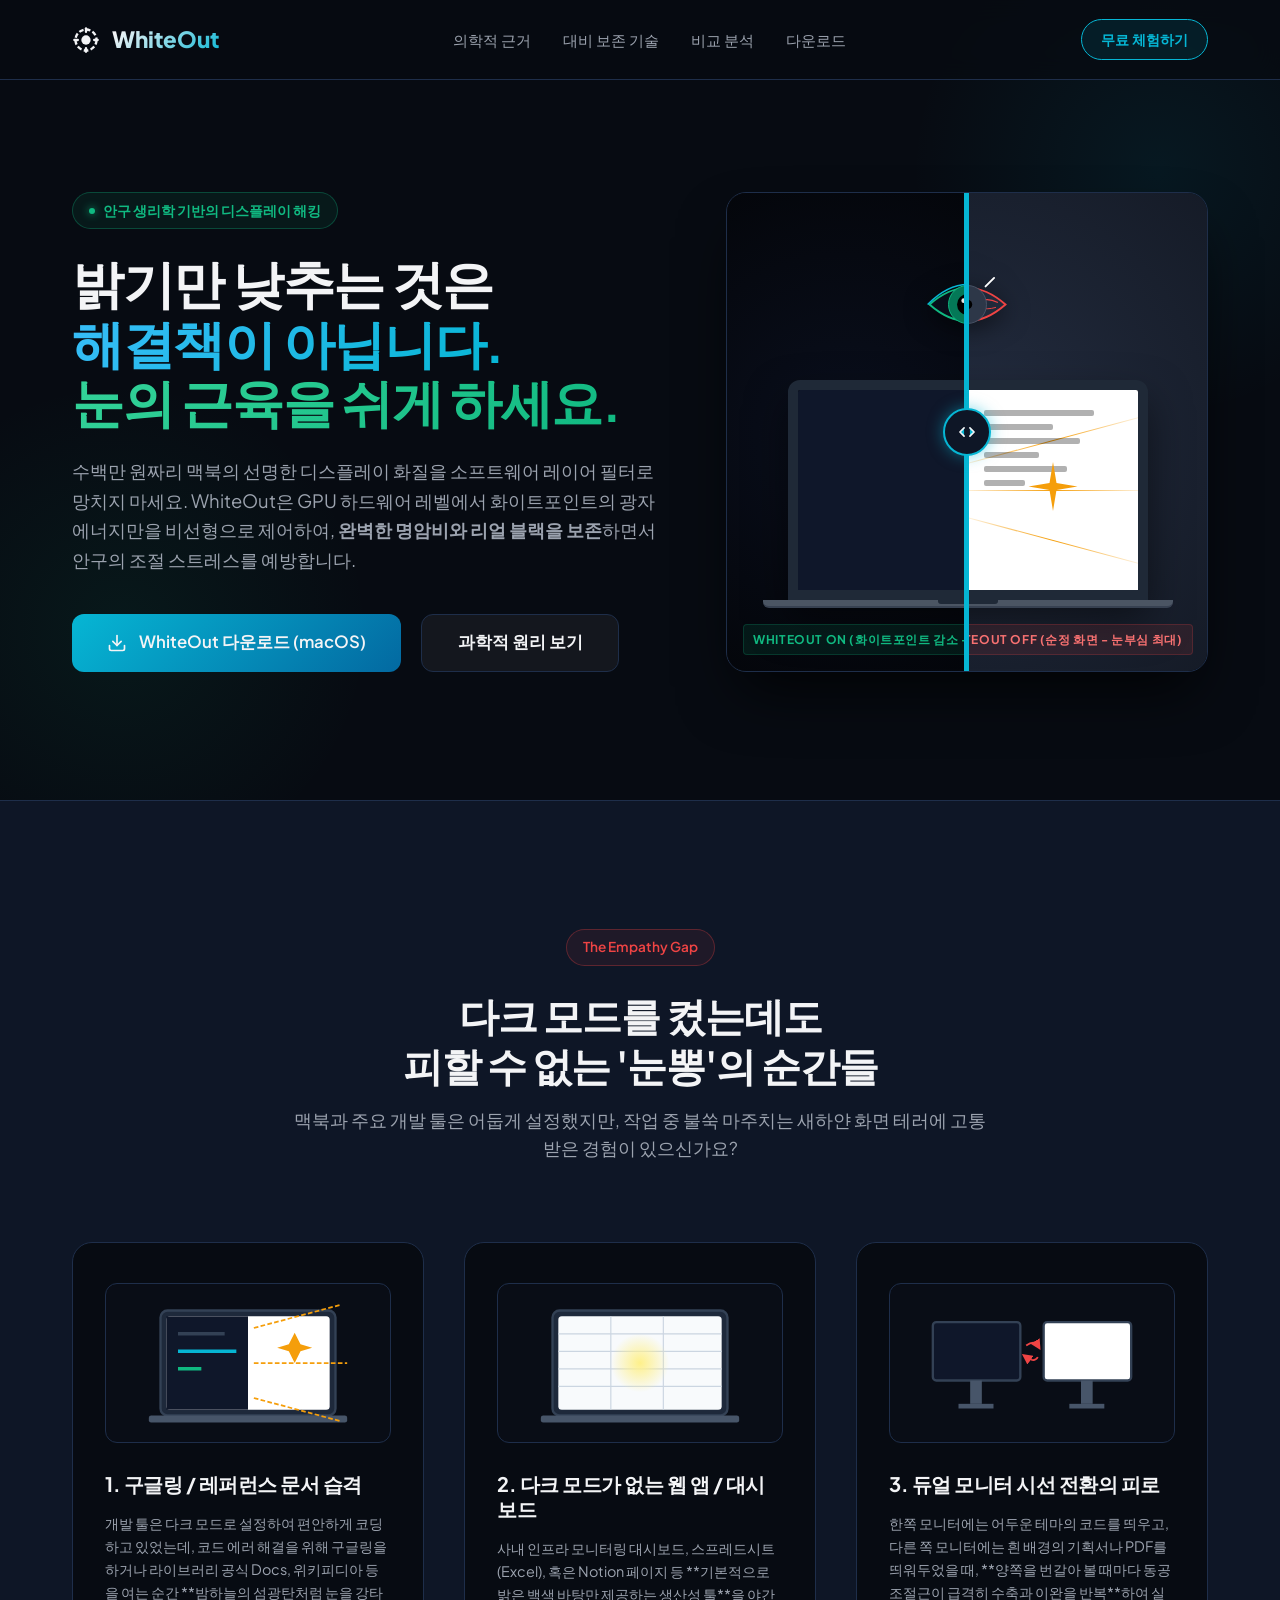
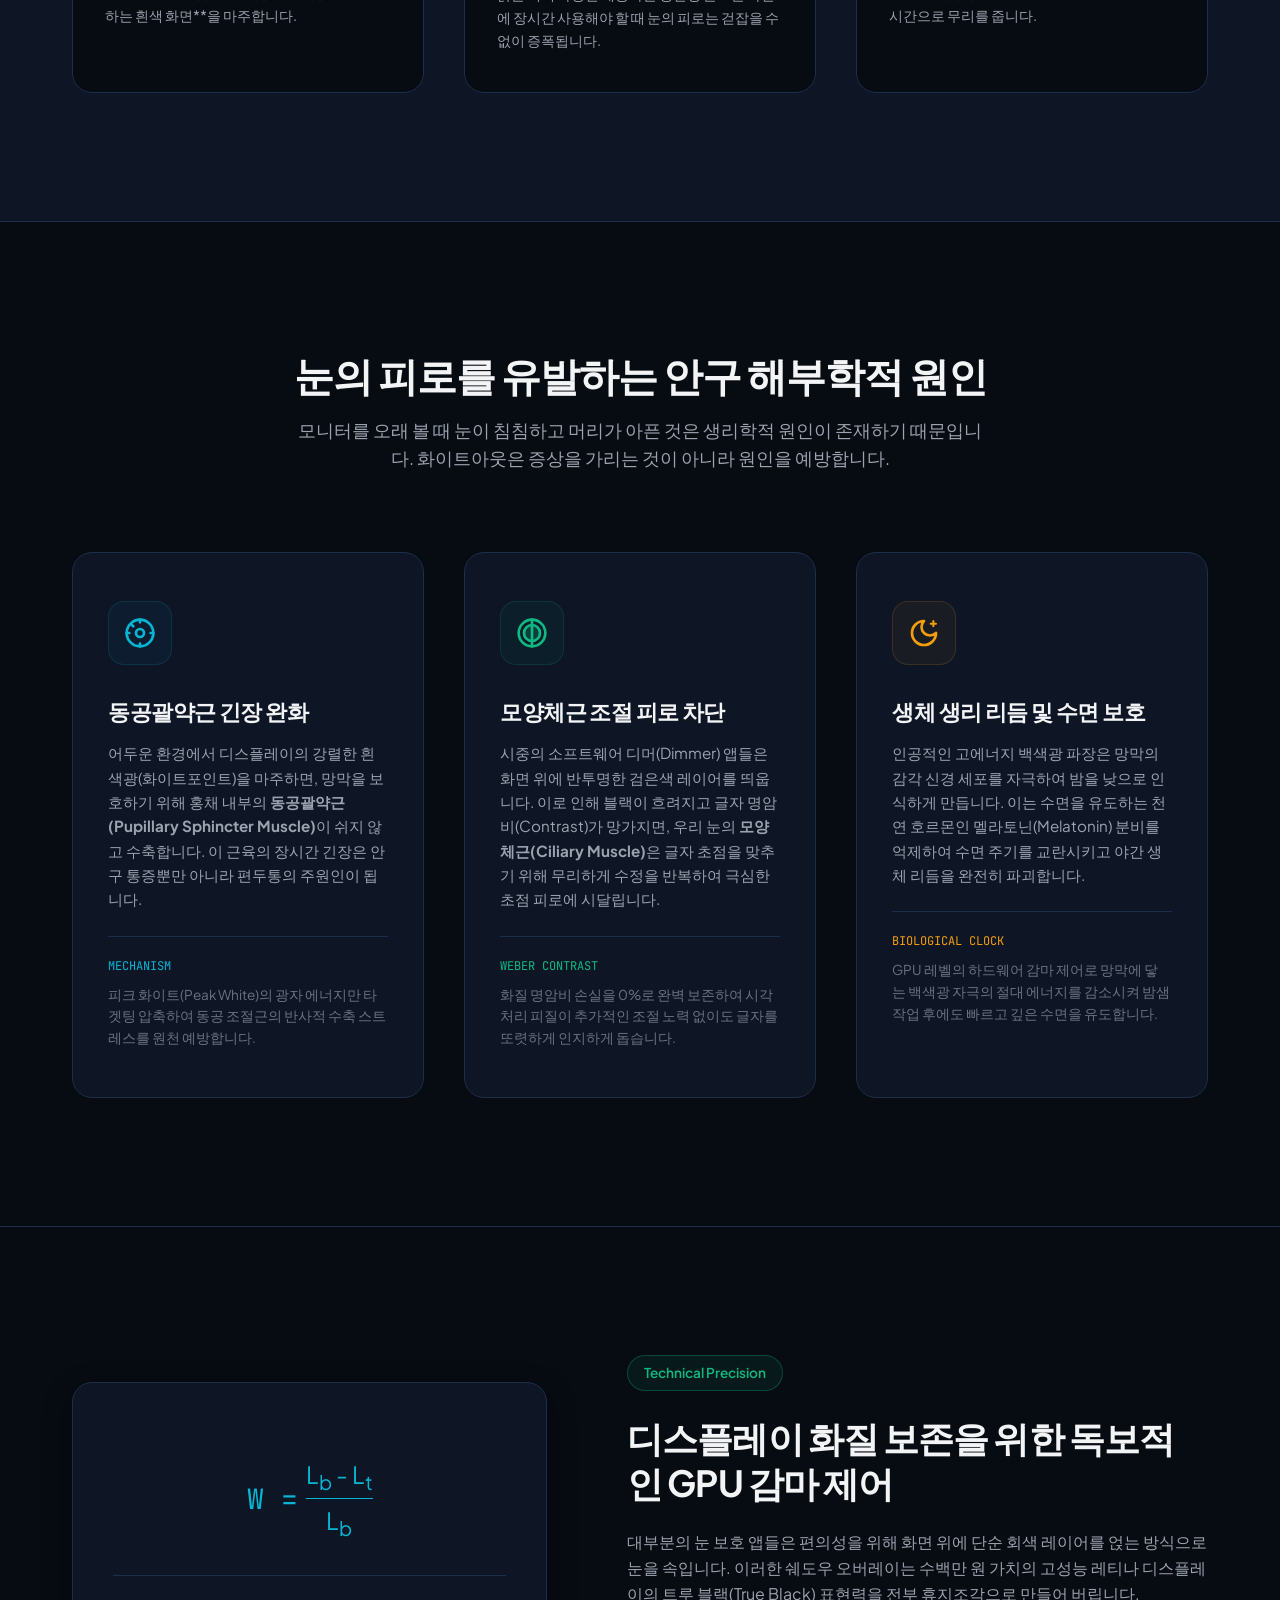
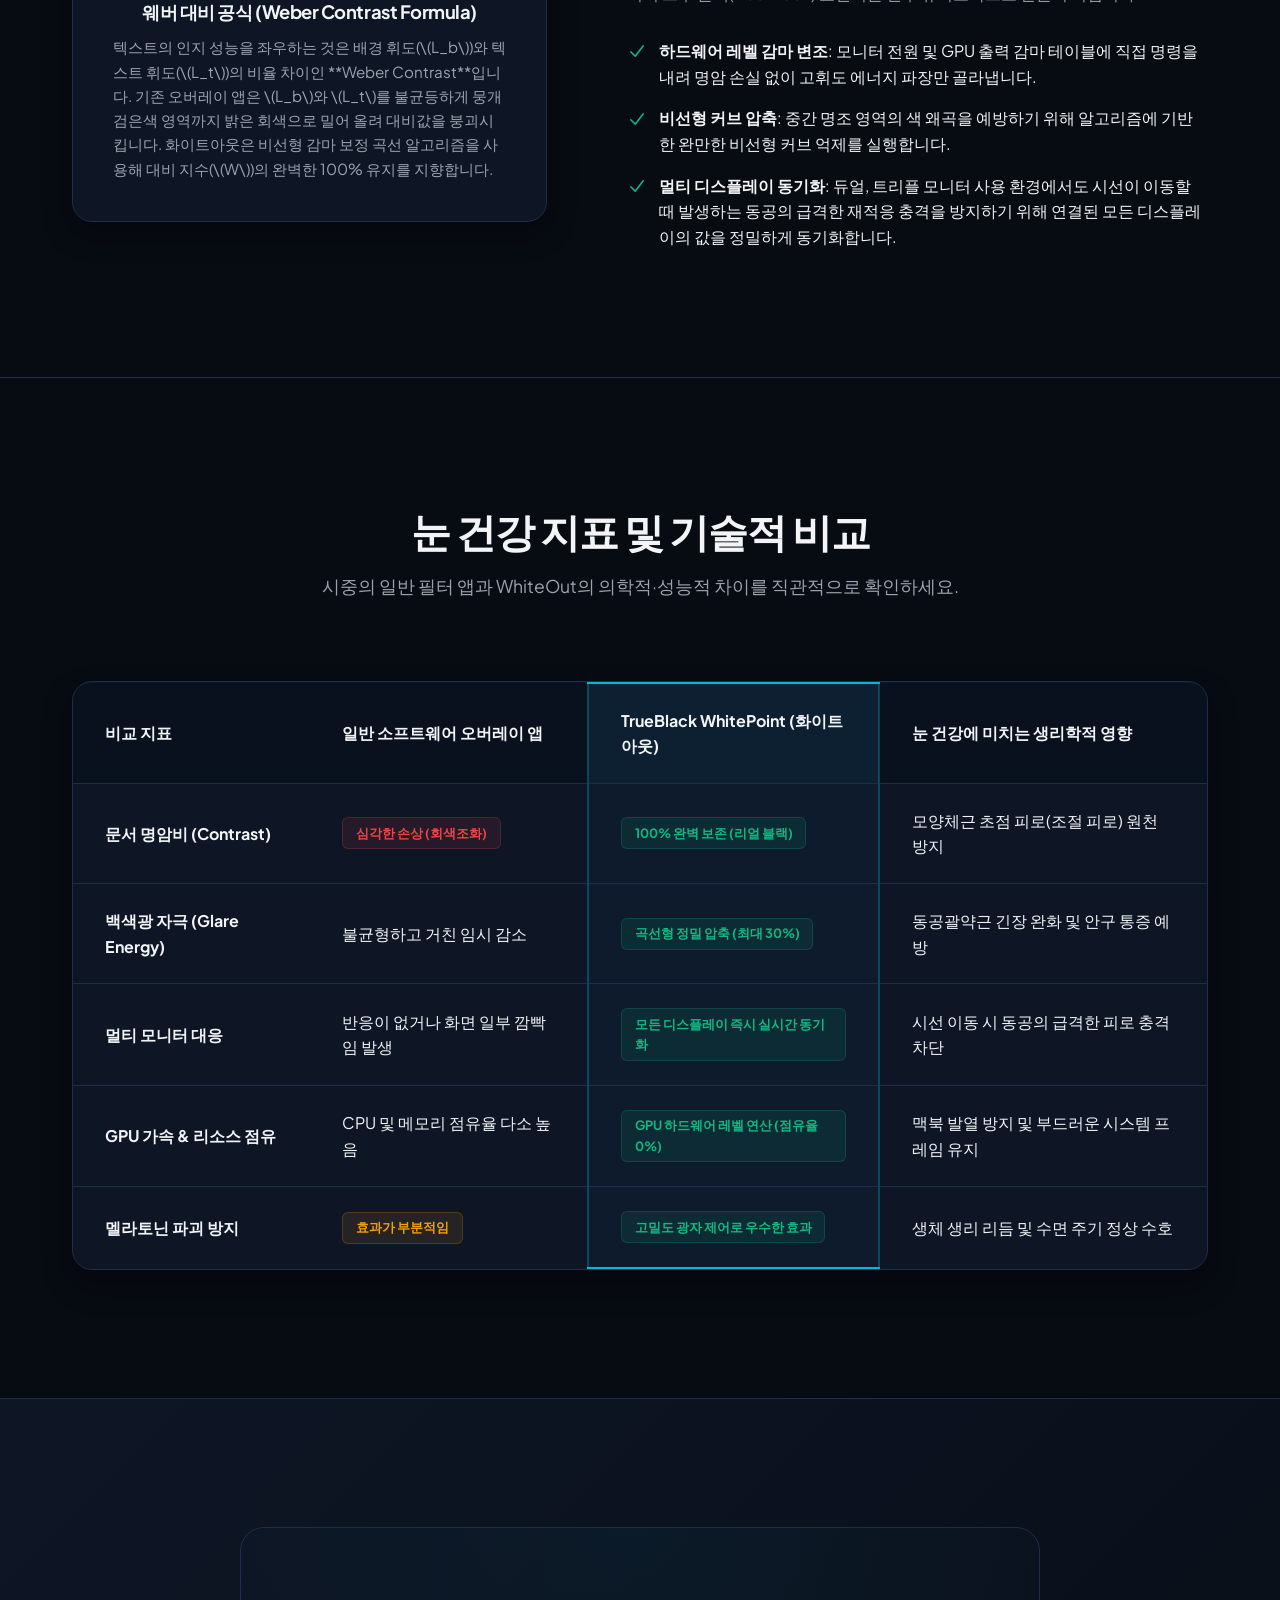
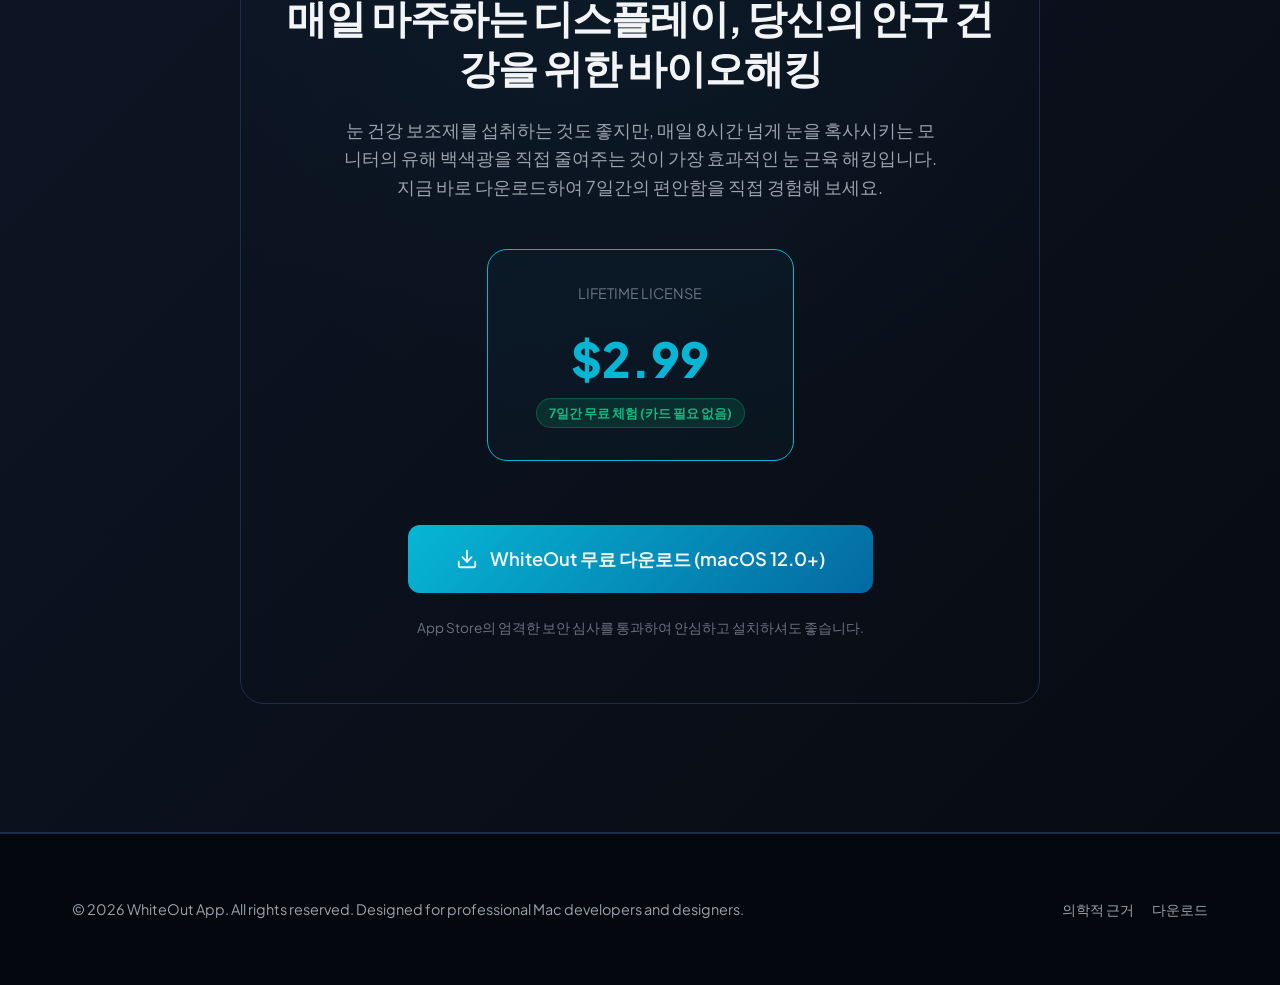
==== new_web/index.html @ ef7e4409 "Add typing IDE and scrolling browser mockups inside slider" ====
<!DOCTYPE html>
<html lang="ko">
<head>
    <meta charset="UTF-8">
    <meta name="viewport" content="width=device-width, initial-scale=1.0">
    
    <!-- SEO Meta Tags -->
    <title>WhiteOut - GPU 가속 기반 과학적 눈 보호 솔루션</title>
    <meta name="description" content="단순 밝기 조절이 아닙니다. 대비 감도를 100% 보존하면서 눈의 동공 조절 피로를 해소하고 트루 블랙을 지키는 과학적인 화이트포인트 관리 유틸리티, WhiteOut.">
    <meta name="keywords" content="화이트포인트, 눈 피로, 안구 피로, 맥북 눈 보호, 맥 밝기 조절, 대비 감도, 모양체근 피로, 동공괄약근">
    
    <!-- Unique ID for testing -->
    <meta name="app-id" content="whiteout-health-landing-page">
    
    <!-- CSS -->
    <link rel="stylesheet" href="style.css">
</head>
<body>

    <!-- Header Navigation -->
    <header>
        <div class="container nav-container">
            <a href="#" class="logo">
                <svg viewBox="0 0 24 24" fill="none" xmlns="http://www.w3.org/2000/svg">
                    <circle cx="12" cy="12" r="9" stroke="currentColor" stroke-width="2" stroke-dasharray="4 2"/>
                    <circle cx="12" cy="12" r="4" fill="currentColor"/>
                    <path d="M12 2V5" stroke="currentColor" stroke-width="2" stroke-linecap="round"/>
                    <path d="M12 19V22" stroke="currentColor" stroke-width="2" stroke-linecap="round"/>
                    <path d="M2 12H5" stroke="currentColor" stroke-width="2" stroke-linecap="round"/>
                    <path d="M19 12H22" stroke="currentColor" stroke-width="2" stroke-linecap="round"/>
                </svg>
                WhiteOut
            </a>
            <ul class="nav-links">
                <li><a href="#science">의학적 근거</a></li>
                <li><a href="#contrast">대비 보존 기술</a></li>
                <li><a href="#compare">비교 분석</a></li>
                <li><a href="#download">다운로드</a></li>
            </ul>
            <a href="#download" class="nav-cta">무료 체험하기</a>
        </div>
    </header>

    <!-- Hero Section -->
    <section class="hero">
        <div class="container hero-grid">
            <div class="hero-content">
                <div class="badge">
                    <div class="badge-dot"></div>
                    안구 생리학 기반의 디스플레이 해킹
                </div>
                <h1 class="hero-title">
                    밝기만 낮추는 것은<br>
                    <span class="highlight-tech">해결책이 아닙니다.</span><br>
                    <span class="highlight-health">눈의 근육을 쉬게 하세요.</span>
                </h1>
                <p class="hero-desc">
                    수백만 원짜리 맥북의 선명한 디스플레이 화질을 소프트웨어 레이어 필터로 망치지 마세요. 
                    WhiteOut은 GPU 하드웨어 레벨에서 화이트포인트의 광자 에너지만을 비선형으로 제어하여, 
                    <strong>완벽한 명암비와 리얼 블랙을 보존</strong>하면서 안구의 조절 스트레스를 예방합니다.
                </p>
                <div class="hero-ctas">
                    <a href="#download" class="btn btn-primary">
                        <svg width="20" height="20" viewBox="0 0 24 24" fill="none" stroke="currentColor" stroke-width="2" stroke-linecap="round" stroke-linejoin="round"><path d="M21 15v4a2 2 0 0 1-2 2H5a2 2 0 0 1-2-2v-4"/><polyline points="7 10 12 15 17 10"/><line x1="12" y1="15" x2="12" y2="3"/></svg>
                        WhiteOut 다운로드 (macOS)
                    </a>
                    <a href="#science" class="btn btn-secondary">과학적 원리 보기</a>
                </div>
            </div>
            
            <!-- Interactive Comparison Slider -->
            <div class="comparison-slider" id="comparisonSlider">
                <!-- Under Panel (Before: WhiteOut OFF) -->
                <div class="slider-panel panel-before">
                    <div class="panel-content">
                        <!-- Irritated Eye (Constricted Pupil) -->
                        <svg class="eye-svg-top eye-fatigued" viewBox="0 0 100 100" xmlns="http://www.w3.org/2000/svg">
                            <path d="M10,50 Q50,15 90,50 Q50,85 10,50 Z" fill="#20293a" stroke="#ef4444" stroke-width="2"/>
                            <path d="M18,48 Q28,43 35,46" stroke="#ef4444" stroke-width="1.2" fill="none" class="eye-vein"/>
                            <path d="M20,53 Q30,56 37,53" stroke="#ef4444" stroke-width="1" fill="none" class="eye-vein"/>
                            <path d="M82,48 Q72,43 65,46" stroke="#ef4444" stroke-width="1.2" fill="none" class="eye-vein"/>
                            <path d="M80,53 Q70,56 63,53" stroke="#ef4444" stroke-width="1" fill="none" class="eye-vein"/>
                            <circle cx="50" cy="50" r="20" fill="#2d3748" stroke="#4a5568" stroke-width="1"/>
                            <circle cx="50" cy="50" r="5" fill="#000000" class="eye-pupil-constricted"/>
                            <g class="glare-beams">
                                <path d="M50,10 L50,22" stroke="#ffffff" stroke-width="2" stroke-linecap="round"/>
                                <path d="M22,22 L31,31" stroke="#ffffff" stroke-width="2" stroke-linecap="round"/>
                                <path d="M78,22 L69,31" stroke="#ffffff" stroke-width="2" stroke-linecap="round"/>
                            </g>
                            <circle cx="47" cy="47" r="2" fill="#ffffff" opacity="0.8"/>
                        </svg>
                        <div class="laptop-container">
                            <div class="laptop-screen">
                                <!-- Left half: Dark IDE with Typing Scroll -->
                                <div class="screen-half half-dark-ide">
                                    <div class="ide-code-scroll">
                                        <div class="ide-code-line w-60 line-1"></div>
                                        <div class="ide-code-line w-80 line-2"></div>
                                        <div class="ide-code-line w-40 line-3"></div>
                                        <div class="ide-code-line w-60 line-4"></div>
                                        <div class="ide-code-line w-80 line-5"></div>
                                    </div>
                                </div>
                                <!-- Right half: Glaring White Browser with Auto Scroll -->
                                <div class="screen-half half-light-browser browser-glaring">
                                    <div class="glare-lines-wrapper">
                                        <div class="glare-line-item l-1"></div>
                                        <div class="glare-line-item l-2"></div>
                                        <div class="glare-line-item l-3"></div>
                                    </div>
                                    <svg class="glare-star" viewBox="0 0 100 100" xmlns="http://www.w3.org/2000/svg">
                                        <path d="M50,10 L55,40 L85,45 L55,50 L50,80 L45,50 L15,45 L45,40 Z" fill="#f59e0b" class="flashbang-anim"/>
                                    </svg>
                                    <div class="browser-scroll-container">
                                        <div class="browser-content-mock">
                                            <div class="browser-line w-80"></div>
                                            <div class="browser-line w-50"></div>
                                            <div class="browser-line w-80" style="width: 70%;"></div>
                                            <div class="browser-line w-50" style="width: 40%;"></div>
                                            <div class="browser-line w-80" style="width: 60%;"></div>
                                            <div class="browser-line w-50" style="width: 30%;"></div>
                                        </div>
                                    </div>
                                </div>
                            </div>
                            <div class="laptop-base"></div>
                        </div>
                        <span class="slider-label label-before">WhiteOut OFF (순정 화면 - 눈부심 최대)</span>
                    </div>
                </div>
                
                <!-- Over Panel (After: WhiteOut ON) -->
                <div class="slider-panel panel-after" id="panelAfter">
                    <div class="panel-content">
                        <!-- Relaxed Eye (Dilated Pupil) -->
                        <svg class="eye-svg-top eye-relaxed" viewBox="0 0 100 100" xmlns="http://www.w3.org/2000/svg">
                            <path d="M10,50 Q50,15 90,50 Q50,85 10,50 Z" fill="#080e1a" stroke="#10b981" stroke-width="2"/>
                            <circle cx="50" cy="50" r="20" fill="#047857" stroke="#10b981" stroke-width="1"/>
                            <circle cx="50" cy="50" r="11" fill="#000000" class="eye-pupil-relaxed"/>
                            <path d="M8,50 Q50,8 92,50" stroke="#06b6d4" stroke-width="1.5" fill="none" class="eye-shield-wave"/>
                            <circle cx="46" cy="46" r="2.5" fill="#ffffff" opacity="0.9"/>
                        </svg>
                        <div class="laptop-container">
                            <div class="laptop-screen">
                                <!-- Left half: Dark IDE with Typing Scroll -->
                                <div class="screen-half half-dark-ide">
                                    <div class="ide-code-scroll">
                                        <div class="ide-code-line w-60 line-1"></div>
                                        <div class="ide-code-line w-80 line-2"></div>
                                        <div class="ide-code-line w-40 line-3"></div>
                                        <div class="ide-code-line w-60 line-4"></div>
                                        <div class="ide-code-line w-80 line-5"></div>
                                    </div>
                                </div>
                                <!-- Right half: Dimmed Comfortable Browser with Auto Scroll -->
                                <div class="screen-half half-light-browser browser-dimmed">
                                    <div class="shield-badge">
                                        <svg viewBox="0 0 24 24" fill="none" stroke="currentColor" stroke-width="3" xmlns="http://www.w3.org/2000/svg">
                                            <polyline points="20 6 9 17 4 12"/>
                                        </svg>
                                        눈 보호 작동중
                                    </div>
                                    <div class="browser-scroll-container">
                                        <div class="browser-content-mock">
                                            <div class="browser-line w-80"></div>
                                            <div class="browser-line w-50"></div>
                                            <div class="browser-line w-80" style="width: 70%;"></div>
                                            <div class="browser-line w-50" style="width: 40%;"></div>
                                            <div class="browser-line w-80" style="width: 60%;"></div>
                                            <div class="browser-line w-50" style="width: 30%;"></div>
                                        </div>
                                    </div>
                                </div>
                            </div>
                            <div class="laptop-base"></div>
                        </div>
                        <span class="slider-label label-after">WhiteOut ON (화이트포인트 감소 - 눈 편안함)</span>
                    </div>
                </div>
                
                <!-- Handle Bar -->
                <div class="slider-handle" id="sliderHandle">
                    <div class="slider-button">
                        <svg viewBox="0 0 24 24" xmlns="http://www.w3.org/2000/svg">
                            <path d="M8.5 17L3.5 12L8.5 7M15.5 17L20.5 12L15.5 7" stroke="currentColor" stroke-width="2" stroke-linecap="round" stroke-linejoin="round"/>
                        </svg>
                    </div>
                </div>
            </div>
        </div>
    </section>

    <!-- Pain Points / Empathy Section -->
    <section id="pain-points" class="pain-points">
        <div class="container">
            <div class="section-header">
                <div class="badge" style="background: rgba(239, 68, 68, 0.08); border-color: rgba(239, 68, 68, 0.3); color: #ef4444">The Empathy Gap</div>
                <h2 class="section-title">다크 모드를 켰는데도<br>피할 수 없는 '눈뽕'의 순간들</h2>
                <p class="section-subtitle">
                    맥북과 주요 개발 툴은 어둡게 설정했지만, 작업 중 불쑥 마주치는 새하얀 화면 테러에 고통받은 경험이 있으신가요?
                </p>
            </div>
            
            <div class="pain-grid">
                <div class="pain-card">
                    <div class="pain-visual">
                        <svg viewBox="0 0 200 120" xmlns="http://www.w3.org/2000/svg">
                            <rect x="25" y="15" width="150" height="90" rx="6" fill="#1e293b" stroke="#334155" stroke-width="2"/>
                            <rect x="15" y="105" width="170" height="6" rx="2" fill="#475569"/>
                            <rect x="30" y="20" width="140" height="80" rx="3" fill="#ffffff"/>
                            <rect x="30" y="20" width="70" height="80" fill="#0f172a"/>
                            <line x1="40" y1="35" x2="80" y2="35" stroke="#334155" stroke-width="3"/>
                            <line x1="40" y1="50" x2="90" y2="50" stroke="#06b6d4" stroke-width="3"/>
                            <line x1="40" y1="65" x2="60" y2="65" stroke="#10b981" stroke-width="3"/>
                            <path d="M105,30 L180,10" stroke="#f59e0b" stroke-width="1.5" stroke-dasharray="4 2" class="glare-line-anim"/>
                            <path d="M105,60 L185,60" stroke="#f59e0b" stroke-width="1.5" stroke-dasharray="4 2" class="glare-line-anim"/>
                            <path d="M105,90 L180,110" stroke="#f59e0b" stroke-width="1.5" stroke-dasharray="4 2" class="glare-line-anim"/>
                            <path d="M140,60 L145,50 L155,47 L145,44 L140,34 L135,44 L125,47 L135,50 Z" fill="#f59e0b" class="flashbang-anim"/>
                        </svg>
                    </div>
                    <h3 class="pain-card-title">1. 구글링 / 레퍼런스 문서 습격</h3>
                    <p class="pain-card-desc">
                        개발 툴은 다크 모드로 설정하여 편안하게 코딩하고 있었는데, 코드 에러 해결을 위해 구글링을 하거나 라이브러리 공식 Docs, 위키피디아 등을 여는 순간 **밤하늘의 섬광탄처럼 눈을 강타하는 흰색 화면**을 마주합니다.
                    </p>
                </div>
                
                <div class="pain-card">
                    <div class="pain-visual">
                        <svg viewBox="0 0 200 120" xmlns="http://www.w3.org/2000/svg">
                            <rect x="25" y="15" width="150" height="90" rx="6" fill="#1e293b" stroke="#334155" stroke-width="2"/>
                            <rect x="15" y="105" width="170" height="6" rx="2" fill="#475569"/>
                            <rect x="30" y="20" width="140" height="80" rx="3" fill="#f8fafc"/>
                            <line x1="30" y1="35" x2="170" y2="35" stroke="#cbd5e1" stroke-width="1"/>
                            <line x1="30" y1="50" x2="170" y2="50" stroke="#cbd5e1" stroke-width="1"/>
                            <line x1="30" y1="65" x2="170" y2="65" stroke="#cbd5e1" stroke-width="1"/>
                            <line x1="30" y1="80" x2="170" y2="80" stroke="#cbd5e1" stroke-width="1"/>
                            <line x1="75" y1="20" x2="75" y2="100" stroke="#cbd5e1" stroke-width="1"/>
                            <line x1="120" y1="20" x2="120" y2="100" stroke="#cbd5e1" stroke-width="1"/>
                            <circle cx="100" cy="60" r="25" fill="url(#glareGlow)" class="glare-pulse"/>
                            <defs>
                                <radialGradient id="glareGlow" cx="50%" cy="50%" r="50%">
                                    <stop offset="0%" stop-color="#fef08a"/>
                                    <stop offset="100%" stop-color="#fef08a" stop-opacity="0"/>
                                </radialGradient>
                            </defs>
                        </svg>
                    </div>
                    <h3 class="pain-card-title">2. 다크 모드가 없는 웹 앱 / 대시보드</h3>
                    <p class="pain-card-desc">
                        사내 인프라 모니터링 대시보드, 스프레드시트(Excel), 혹은 Notion 페이지 등 **기본적으로 밝은 백색 바탕만 제공하는 생산성 툴**을 야간에 장시간 사용해야 할 때 눈의 피로는 걷잡을 수 없이 증폭됩니다.
                    </p>
                </div>
                
                <div class="pain-card">
                    <div class="pain-visual">
                        <svg viewBox="0 0 200 120" xmlns="http://www.w3.org/2000/svg">
                            <rect x="15" y="25" width="75" height="50" rx="3" fill="#0f172a" stroke="#334155" stroke-width="2"/>
                            <rect x="47" y="75" width="10" height="20" fill="#475569"/>
                            <rect x="37" y="95" width="30" height="4" fill="#475569"/>
                            <rect x="110" y="25" width="75" height="50" rx="3" fill="#ffffff" stroke="#334155" stroke-width="2"/>
                            <rect x="142" y="75" width="10" height="20" fill="#475569"/>
                            <rect x="132" y="95" width="30" height="4" fill="#475569"/>
                            <path d="M95,45 Q102,40 105,45" stroke="#ef4444" stroke-width="1.5" fill="none" marker-end="url(#arrow)"/>
                            <path d="M105,55 Q102,60 95,55" stroke="#ef4444" stroke-width="1.5" fill="none" marker-end="url(#arrow)"/>
                            <defs>
                                <marker id="arrow" viewBox="0 0 10 10" refX="5" refY="5" markerWidth="6" markerHeight="6" orient="auto-start-reverse">
                                    <path d="M 0 0 L 10 5 L 0 10 z" fill="#ef4444"/>
                                </marker>
                            </defs>
                        </svg>
                    </div>
                    <h3 class="pain-card-title">3. 듀얼 모니터 시선 전환의 피로</h3>
                    <p class="pain-card-desc">
                        한쪽 모니터에는 어두운 테마의 코드를 띄우고, 다른 쪽 모니터에는 흰 배경의 기획서나 PDF를 띄워두었을 때, **양쪽을 번갈아 볼 때마다 동공 조절근이 급격히 수축과 이완을 반복**하여 실시간으로 무리를 줍니다.
                    </p>
                </div>
            </div>
        </div>
    </section>

    <!-- Science Section -->
    <section id="science">
        <div class="container">
            <div class="section-header">
                <h2 class="section-title">눈의 피로를 유발하는 안구 해부학적 원인</h2>
                <p class="section-subtitle">
                    모니터를 오래 볼 때 눈이 침침하고 머리가 아픈 것은 생리학적 원인이 존재하기 때문입니다. 
                    화이트아웃은 증상을 가리는 것이 아니라 원인을 예방합니다.
                </p>
            </div>
            
            <div class="science-grid">
                <!-- Pupil Sphincter Muscle -->
                <div class="science-card">
                    <div class="science-icon">
                        <!-- Eye Iris SVG -->
                        <svg width="32" height="32" viewBox="0 0 24 24" fill="none" stroke="currentColor" stroke-width="2" stroke-linecap="round" stroke-linejoin="round">
                            <circle cx="12" cy="12" r="10"/>
                            <circle cx="12" cy="12" r="3"/>
                            <path d="M12 2v2M12 20v2M2 12h2M20 12h2M5.6 5.6l1.4 1.4M17l1.4 1.4M5.6 18.4l1.4-1.4M17 7l1.4-1.4"/>
                        </svg>
                    </div>
                    <h3 class="card-title">동공괄약근 긴장 완화</h3>
                    <p class="card-desc">
                        어두운 환경에서 디스플레이의 강렬한 흰색광(화이트포인트)을 마주하면, 
                        망막을 보호하기 위해 홍채 내부의 <strong>동공괄약근(Pupillary Sphincter Muscle)</strong>이 쉬지 않고 수축합니다. 
                        이 근육의 장시간 긴장은 안구 통증뿐만 아니라 편두통의 주원인이 됩니다.
                    </p>
                    <div class="card-evidence">
                        <span class="evidence-label">Mechanism</span>
                        <p class="evidence-text">
                            피크 화이트(Peak White)의 광자 에너지만 타겟팅 압축하여 동공 조절근의 반사적 수축 스트레스를 원천 예방합니다.
                        </p>
                    </div>
                </div>
                
                <!-- Ciliary Muscle Contrast Sensitivity -->
                <div class="science-card">
                    <div class="science-icon">
                        <!-- Contrast & Focus SVG -->
                        <svg width="32" height="32" viewBox="0 0 24 24" fill="none" stroke="currentColor" stroke-width="2" stroke-linecap="round" stroke-linejoin="round">
                            <path d="M12 22c5.523 0 10-4.477 10-10S17.523 2 12 2 2 6.477 2 12s4.477 10 10 10z"/>
                            <path d="M12 18a6 6 0 1 0 0-12 6 6 0 0 0 0 12z" fill="currentColor" fill-opacity="0.2"/>
                            <path d="M12 2v20"/>
                        </svg>
                    </div>
                    <h3 class="card-title">모양체근 조절 피로 차단</h3>
                    <p class="card-desc">
                        시중의 소프트웨어 디머(Dimmer) 앱들은 화면 위에 반투명한 검은색 레이어를 띄웁니다. 
                        이로 인해 블랙이 흐려지고 글자 명암비(Contrast)가 망가지면, 우리 눈의 <strong>모양체근(Ciliary Muscle)</strong>은 
                        글자 초점을 맞추기 위해 무리하게 수정을 반복하여 극심한 초점 피로에 시달립니다.
                    </p>
                    <div class="card-evidence">
                        <span class="evidence-label">Weber Contrast</span>
                        <p class="evidence-text">
                            화질 명암비 손실을 0%로 완벽 보존하여 시각 처리 피질이 추가적인 조절 노력 없이도 글자를 또렷하게 인지하게 돕습니다.
                        </p>
                    </div>
                </div>
                
                <!-- Circadian Rhythm / Melatonin -->
                <div class="science-card">
                    <div class="science-icon">
                        <!-- Circadian Rhythm (Moon/Sun) SVG -->
                        <svg width="32" height="32" viewBox="0 0 24 24" fill="none" stroke="currentColor" stroke-width="2" stroke-linecap="round" stroke-linejoin="round">
                            <path d="M12 3a6 6 0 0 0 9 9 9 9 0 1 1-9-9Z"/>
                            <path d="M19 3v4M21 5h-4" stroke-width="1.5"/>
                        </svg>
                    </div>
                    <h3 class="card-title">생체 생리 리듬 및 수면 보호</h3>
                    <p class="card-desc">
                        인공적인 고에너지 백색광 파장은 망막의 감각 신경 세포를 자극하여 밤을 낮으로 인식하게 만듭니다. 
                        이는 수면을 유도하는 천연 호르몬인 멜라토닌(Melatonin) 분비를 억제하여 
                        수면 주기를 교란시키고 야간 생체 리듬을 완전히 파괴합니다.
                    </p>
                    <div class="card-evidence">
                        <span class="evidence-label">Biological Clock</span>
                        <p class="evidence-text">
                            GPU 레벨의 하드웨어 감마 제어로 망막에 닿는 백색광 자극의 절대 에너지를 감소시켜 밤샘 작업 후에도 빠르고 깊은 수면을 유도합니다.
                        </p>
                    </div>
                </div>
            </div>
        </div>
    </section>

    <!-- Contrast & Tech Section -->
    <section id="contrast">
        <div class="container graphic-section-grid">
            <div class="math-card">
                <div class="math-formula">
                    W = <span style="display:inline-flex; flex-direction:column; vertical-align:middle; text-align:center; font-size: 0.85em; font-family: var(--font-sans)">
                        <span>L<sub>b</sub> - L<sub>t</sub></span>
                        <span style="border-top:1px solid currentColor; padding-top:2px">L<sub>b</sub></span>
                    </span>
                </div>
                <h4 style="font-size:1.15rem; margin-bottom:0.75rem; text-align:center;">웨버 대비 공식 (Weber Contrast Formula)</h4>
                <p class="math-desc">
                    텍스트의 인지 성능을 좌우하는 것은 배경 휘도(\(L_b\))와 텍스트 휘도(\(L_t\))의 비율 차이인 **Weber Contrast**입니다. 
                    기존 오버레이 앱은 \(L_b\)와 \(L_t\)를 불균등하게 뭉개 검은색 영역까지 밝은 회색으로 밀어 올려 대비값을 붕괴시킵니다. 
                    화이트아웃은 비선형 감마 보정 곡선 알고리즘을 사용해 대비 지수(\(W\))의 완벽한 100% 유지를 지향합니다.
                </p>
            </div>
            
            <div class="tech-explanation">
                <div class="badge">Technical Precision</div>
                <h2 style="font-size:2.25rem; margin-bottom:1.5rem;">디스플레이 화질 보존을 위한 독보적인 GPU 감마 제어</h2>
                <p style="margin-bottom:1.5rem;">
                    대부분의 눈 보호 앱들은 편의성을 위해 화면 위에 단순 회색 레이어를 얹는 방식으로 눈을 속입니다. 
                    이러한 쉐도우 오버레이는 수백만 원 가치의 고성능 레티나 디스플레이의 트루 블랙(True Black) 표현력을 전부 휴지조각으로 만들어 버립니다.
                </p>
                <ul class="bullet-list">
                    <li class="bullet-item">
                        <!-- Check Icon SVG -->
                        <svg viewBox="0 0 20 20" fill="currentColor">
                            <path fill-rule="evenodd" d="M16.704 4.153a.75.75 0 0 1 .143 1.052l-8 10.5a.75.75 0 0 1-1.127.075l-4.5-4.5a.75.75 0 0 1 1.06-1.06l3.894 3.893 7.48-9.817a.75.75 0 0 1 1.05-.143z" clip-rule="evenodd" />
                        </svg>
                        <span><strong>하드웨어 레벨 감마 변조</strong>: 모니터 전원 및 GPU 출력 감마 테이블에 직접 명령을 내려 명암 손실 없이 고휘도 에너지 파장만 골라냅니다.</span>
                    </li>
                    <li class="bullet-item">
                        <svg viewBox="0 0 20 20" fill="currentColor">
                            <path fill-rule="evenodd" d="M16.704 4.153a.75.75 0 0 1 .143 1.052l-8 10.5a.75.75 0 0 1-1.127.075l-4.5-4.5a.75.75 0 0 1 1.06-1.06l3.894 3.893 7.48-9.817a.75.75 0 0 1 1.05-.143z" clip-rule="evenodd" />
                        </svg>
                        <span><strong>비선형 커브 압축</strong>: 중간 명조 영역의 색 왜곡을 예방하기 위해 알고리즘에 기반한 완만한 비선형 커브 억제를 실행합니다.</span>
                    </li>
                    <li class="bullet-item">
                        <svg viewBox="0 0 20 20" fill="currentColor">
                            <path fill-rule="evenodd" d="M16.704 4.153a.75.75 0 0 1 .143 1.052l-8 10.5a.75.75 0 0 1-1.127.075l-4.5-4.5a.75.75 0 0 1 1.06-1.06l3.894 3.893 7.48-9.817a.75.75 0 0 1 1.05-.143z" clip-rule="evenodd" />
                        </svg>
                        <span><strong>멀티 디스플레이 동기화</strong>: 듀얼, 트리플 모니터 사용 환경에서도 시선이 이동할 때 발생하는 동공의 급격한 재적응 충격을 방지하기 위해 연결된 모든 디스플레이의 값을 정밀하게 동기화합니다.</span>
                    </li>
                </ul>
            </div>
        </div>
    </section>

    <!-- Comparison Table Section -->
    <section id="compare">
        <div class="container">
            <div class="section-header">
                <h2 class="section-title">눈 건강 지표 및 기술적 비교</h2>
                <p class="section-subtitle">시중의 일반 필터 앱과 WhiteOut의 의학적·성능적 차이를 직관적으로 확인하세요.</p>
            </div>
            
            <div class="table-wrapper">
                <table>
                    <thead>
                        <tr>
                            <th>비교 지표</th>
                            <th>일반 소프트웨어 오버레이 앱</th>
                            <th class="col-featured">TrueBlack WhitePoint (화이트아웃)</th>
                            <th>눈 건강에 미치는 생리학적 영향</th>
                        </tr>
                    </thead>
                    <tbody>
                        <tr>
                            <td><strong>문서 명암비 (Contrast)</strong></td>
                            <td><span class="status-badge status-negative">심각한 손상 (회색조화)</span></td>
                            <td class="col-featured"><span class="status-badge status-positive">100% 완벽 보존 (리얼 블랙)</span></td>
                            <td>모양체근 초점 피로(조절 피로) 원천 방지</td>
                        </tr>
                        <tr>
                            <td><strong>백색광 자극 (Glare Energy)</strong></td>
                            <td>불균형하고 거친 임시 감소</td>
                            <td class="col-featured"><span class="status-badge status-positive">곡선형 정밀 압축 (최대 30%)</span></td>
                            <td>동공괄약근 긴장 완화 및 안구 통증 예방</td>
                        </tr>
                        <tr>
                            <td><strong>멀티 모니터 대응</strong></td>
                            <td>반응이 없거나 화면 일부 깜빡임 발생</td>
                            <td class="col-featured"><span class="status-badge status-positive">모든 디스플레이 즉시 실시간 동기화</span></td>
                            <td>시선 이동 시 동공의 급격한 피로 충격 차단</td>
                        </tr>
                        <tr>
                            <td><strong>GPU 가속 & 리소스 점유</strong></td>
                            <td>CPU 및 메모리 점유율 다소 높음</td>
                            <td class="col-featured"><span class="status-badge status-positive">GPU 하드웨어 레벨 연산 (점유율 0%)</span></td>
                            <td>맥북 발열 방지 및 부드러운 시스템 프레임 유지</td>
                        </tr>
                        <tr>
                            <td><strong>멜라토닌 파괴 방지</strong></td>
                            <td><span class="status-badge status-warning">효과가 부분적임</span></td>
                            <td class="col-featured"><span class="status-badge status-positive">고밀도 광자 제어로 우수한 효과</span></td>
                            <td>생체 생리 리듬 및 수면 주기 정상 수호</td>
                        </tr>
                    </tbody>
                </table>
            </div>
        </div>
    </section>

    <!-- Call to Action (CTA) Section -->
    <section class="cta" id="download">
        <div class="container">
            <div class="cta-box">
                <h2 class="cta-title">매일 마주하는 디스플레이, 당신의 안구 건강을 위한 바이오해킹</h2>
                <p class="cta-desc">
                    눈 건강 보조제를 섭취하는 것도 좋지만, 매일 8시간 넘게 눈을 혹사시키는 모니터의 유해 백색광을 직접 줄여주는 것이 가장 효과적인 눈 근육 해킹입니다. 
                    지금 바로 다운로드하여 7일간의 편안함을 직접 경험해 보세요.
                </p>
                
                <div class="price-card">
                    <span class="price-period">Lifetime License</span>
                    <span class="price-val">$2.99</span>
                    <span class="price-badge">7일간 무료 체험 (카드 필요 없음)</span>
                </div>
                
                <div style="margin-top: 1rem;">
                    <a href="https://github.com/tank-jw/Whiteout/releases/download/v1.0.0/WhiteOut.dmg" class="btn btn-primary" style="padding: 1.2rem 3rem; font-size:1.15rem;">
                        <svg width="22" height="22" viewBox="0 0 24 24" fill="none" stroke="currentColor" stroke-width="2" stroke-linecap="round" stroke-linejoin="round"><path d="M21 15v4a2 2 0 0 1-2 2H5a2 2 0 0 1-2-2v-4"/><polyline points="7 10 12 15 17 10"/><line x1="12" y1="15" x2="12" y2="3"/></svg>
                        WhiteOut 무료 다운로드 (macOS 12.0+)
                    </a>
                </div>
                <p style="margin-top: 1.5rem; font-size: 0.85rem; color: var(--text-muted);">
                    App Store의 엄격한 보안 심사를 통과하여 안심하고 설치하셔도 좋습니다.
                </p>
            </div>
        </div>
    </section>

    <!-- Footer -->
    <footer>
        <div class="container footer-container">
            <p>&copy; 2026 WhiteOut App. All rights reserved. Designed for professional Mac developers and designers.</p>
            <p>
                <a href="#science" style="margin-right:1rem;">의학적 근거</a>
                <a href="#download">다운로드</a>
            </p>
        </div>
    </footer>

    <!-- Script for interactive comparison slider -->
    <script src="script.js"></script>
</body>
</html>
---- new_web/style.css ----
@import url('https://fonts.googleapis.com/css2?family=Plus+Jakarta+Sans:wght@300;400;500;600;700;800&family=JetBrains+Mono:wght@400;500&display=swap');

:root {
  --bg-main: #070b12;
  --bg-surface: #0e1626;
  --bg-card: #142035;
  --border-color: #1e2e4a;
  --border-focus: #3b82f6;
  
  --accent-health: #10b981;
  --accent-health-glow: rgba(16, 185, 129, 0.15);
  --accent-tech: #06b6d4;
  --accent-tech-glow: rgba(6, 182, 212, 0.15);
  
  --text-primary: #f3f4f6;
  --text-secondary: #9ca3af;
  --text-muted: #6b7280;
  
  --font-sans: 'Plus Jakarta Sans', -apple-system, BlinkMacSystemFont, "Segoe UI", Roboto, sans-serif;
  --font-mono: 'JetBrains Mono', monospace;
  
  --transition-smooth: all 0.3s cubic-bezier(0.4, 0, 0.2, 1);
  --shadow-glow: 0 0 25px rgba(6, 182, 212, 0.2);
  --shadow-glow-green: 0 0 25px rgba(16, 185, 129, 0.2);
}

/* Base Reset */
*, *::before, *::after {
  box-sizing: border-box;
  margin: 0;
  padding: 0;
}

html {
  scroll-behavior: smooth;
  font-size: 16px;
}

body {
  background-color: var(--bg-main);
  color: var(--text-primary);
  font-family: var(--font-sans);
  line-height: 1.6;
  overflow-x: hidden;
  -webkit-font-smoothing: antialiased;
}

/* Typography */
h1, h2, h3, h4 {
  font-weight: 700;
  letter-spacing: -0.025em;
  line-height: 1.25;
}

p {
  color: var(--text-secondary);
}

a {
  color: inherit;
  text-decoration: none;
}

/* Layout Utilities */
.container {
  width: 100%;
  max-width: 1200px;
  margin: 0 auto;
  padding: 0 2rem;
}

section {
  padding: 8rem 0;
  border-bottom: 1px solid var(--border-color);
}

/* Header Navigation */
header {
  position: fixed;
  top: 0;
  left: 0;
  right: 0;
  z-index: 100;
  background: rgba(7, 11, 18, 0.75);
  backdrop-filter: blur(12px);
  -webkit-backdrop-filter: blur(12px);
  border-bottom: 1px solid var(--border-color);
  padding: 1.2rem 0;
}

.nav-container {
  display: flex;
  justify-content: space-between;
  align-items: center;
}

.logo {
  display: flex;
  align-items: center;
  gap: 0.75rem;
  font-weight: 800;
  font-size: 1.4rem;
  background: linear-gradient(135deg, var(--text-primary) 30%, var(--accent-tech) 100%);
  -webkit-background-clip: text;
  -webkit-text-fill-color: transparent;
}

.logo svg {
  width: 28px;
  height: 28px;
}

.nav-links {
  display: flex;
  gap: 2rem;
  list-style: none;
  font-size: 0.95rem;
  font-weight: 500;
  color: var(--text-secondary);
}

.nav-links a {
  transition: var(--transition-smooth);
}

.nav-links a:hover {
  color: var(--accent-tech);
}

.nav-cta {
  background: rgba(6, 182, 212, 0.1);
  border: 1px solid var(--accent-tech);
  color: var(--accent-tech);
  padding: 0.5rem 1.2rem;
  border-radius: 9999px;
  font-size: 0.9rem;
  font-weight: 600;
  transition: var(--transition-smooth);
}

.nav-cta:hover {
  background: var(--accent-tech);
  color: var(--bg-main);
  box-shadow: var(--shadow-glow);
}

/* Hero Section */
.hero {
  padding-top: 12rem;
  padding-bottom: 8rem;
  position: relative;
  overflow: hidden;
}

.hero::after {
  content: '';
  position: absolute;
  top: -10%;
  right: -10%;
  width: 500px;
  height: 500px;
  background: radial-gradient(circle, rgba(6, 182, 212, 0.08) 0%, rgba(0,0,0,0) 70%);
  z-index: -1;
  pointer-events: none;
}

.hero::before {
  content: '';
  position: absolute;
  bottom: -10%;
  left: -10%;
  width: 500px;
  height: 500px;
  background: radial-gradient(circle, rgba(16, 185, 129, 0.08) 0%, rgba(0,0,0,0) 70%);
  z-index: -1;
  pointer-events: none;
}

.hero-grid {
  display: grid;
  grid-template-columns: 1.1fr 0.9fr;
  gap: 4rem;
  align-items: center;
}

.badge {
  display: inline-flex;
  align-items: center;
  gap: 0.5rem;
  background: rgba(16, 185, 129, 0.08);
  border: 1px solid rgba(16, 185, 129, 0.3);
  color: var(--accent-health);
  padding: 0.4rem 1rem;
  border-radius: 9999px;
  font-size: 0.85rem;
  font-weight: 600;
  margin-bottom: 1.5rem;
}

.badge-dot {
  width: 6px;
  height: 6px;
  background-color: var(--accent-health);
  border-radius: 50%;
  box-shadow: 0 0 8px var(--accent-health);
}

.hero-title {
  font-size: 3.25rem;
  line-height: 1.15;
  margin-bottom: 1.5rem;
}

.hero-title span.highlight-tech {
  background: linear-gradient(135deg, #38bdf8 0%, var(--accent-tech) 100%);
  -webkit-background-clip: text;
  -webkit-text-fill-color: transparent;
}

.hero-title span.highlight-health {
  background: linear-gradient(135deg, #34d399 0%, var(--accent-health) 100%);
  -webkit-background-clip: text;
  -webkit-text-fill-color: transparent;
}

.hero-desc {
  font-size: 1.15rem;
  margin-bottom: 2.5rem;
}

.hero-ctas {
  display: flex;
  gap: 1.25rem;
}

.btn {
  display: inline-flex;
  align-items: center;
  justify-content: center;
  gap: 0.75rem;
  padding: 0.9rem 2.2rem;
  border-radius: 12px;
  font-size: 1.05rem;
  font-weight: 600;
  transition: var(--transition-smooth);
  cursor: pointer;
}

.btn-primary {
  background: linear-gradient(135deg, var(--accent-tech) 0%, #0369a1 100%);
  border: none;
  color: var(--text-primary);
}

.btn-primary:hover {
  transform: translateY(-2px);
  box-shadow: var(--shadow-glow);
}

.btn-secondary {
  background: rgba(255, 255, 255, 0.05);
  border: 1px solid var(--border-color);
  color: var(--text-primary);
}

.btn-secondary:hover {
  background: rgba(255, 255, 255, 0.08);
  border-color: var(--text-secondary);
}

/* Comparison Section */
.comparison-container {
  position: relative;
  width: 100%;
  max-width: 750px;
  height: 480px;
  border-radius: 16px;
  overflow: hidden;
  border: 1px solid var(--border-color);
  box-shadow: 0 20px 40px rgba(0, 0, 0, 0.4);
}

.slider-img {
  position: absolute;
  top: 0;
  left: 0;
  width: 100%;
  height: 100%;
  background-size: cover;
  background-position: center;
  pointer-events: none;
}

.img-before {
  background-image: url('data:image/svg+xml;utf8,<svg xmlns="http://www.w3.org/2000/svg" width="800" height="500" viewBox="0 0 800 500"><rect width="800" height="500" fill="%231a202c"/><text x="50%22 y="40%22 font-family="system-ui" font-size="28" fill="%23718096" text-anchor="middle" font-weight="bold">일반 소프트웨어 오버레이 필터</text><text x="50%22 y="50%22 font-family="system-ui" font-size="18" fill="%234a5568" text-anchor="middle">검은색이 회색조로 탁해져 대비가 손상됩니다.</text><circle cx="200" cy="350" r="40" fill="%232d3748"/><circle cx="600" cy="350" r="40" fill="%232d3748"/></svg>');
  z-index: 1;
}

.img-after {
  background-image: url('data:image/svg+xml;utf8,<svg xmlns="http://www.w3.org/2000/svg" width="800" height="500" viewBox="0 0 800 500"><rect width="800" height="500" fill="%23090d16"/><text x="50%22 y="40%22 font-family="system-ui" font-size="28" fill="%23f7fafc" text-anchor="middle" font-weight="bold">TrueBlack WhitePoint (화이트아웃)</text><text x="50%22 y="50%22 font-family="system-ui" font-size="18" fill="%23a0aec0" text-anchor="middle">트루 블랙과 명암비가 100% 보존되어 선명합니다.</text><circle cx="200" cy="350" r="40" fill="%23000000"/><circle cx="600" cy="350" r="40" fill="%23000000"/></svg>');
  z-index: 2;
  width: 50%;
  border-right: 2px solid var(--accent-tech);
}

.comparison-slider {
  position: relative;
  width: 100%;
  height: 480px;
  border-radius: 20px;
  overflow: hidden;
  border: 1px solid var(--border-color);
  box-shadow: 0 30px 60px -15px rgba(0, 0, 0, 0.8);
  user-select: none;
}

.slider-panel {
  position: absolute;
  top: 0;
  left: 0;
  width: 100%;
  height: 100%;
  overflow: hidden;
}

.panel-content {
  position: absolute;
  top: 0;
  left: 0;
  width: var(--slider-width, 700px);
  height: 100%;
  display: flex;
  flex-direction: column;
  justify-content: center;
  align-items: center;
  padding: 2rem;
  font-family: var(--font-sans);
}

.panel-before {
  background: radial-gradient(circle at center, #232c3f 0%, #151b27 100%);
  color: #7d8ea6;
  z-index: 1; /* Establish stacking context to fix label overlap bug */
}

.panel-after {
  background: radial-gradient(circle at center, #0a0f1d 0%, #04060b 100%);
  color: #ffffff;
  width: 50%;
  overflow: hidden;
  z-index: 2; /* Renders above .panel-before */
  border-right: 3px solid var(--accent-tech);
}

/* Laptop Mock styles inside Slider */
.laptop-container {
  display: flex;
  flex-direction: column;
  align-items: center;
  margin-top: 1rem;
  width: 100%;
  max-width: 440px;
}

.laptop-screen {
  width: 360px;
  height: 220px;
  background: #000000;
  border: 10px solid #1f2937; /* Bezel */
  border-radius: 12px 12px 0 0;
  display: flex;
  position: relative;
  overflow: hidden;
  box-shadow: 0 20px 40px rgba(0, 0, 0, 0.5);
}

.laptop-base {
  width: 410px;
  height: 8px;
  background: #4b5563;
  border-radius: 0 0 6px 6px;
  border-bottom: 2px solid #374151;
  position: relative;
}

.laptop-base::after {
  content: '';
  position: absolute;
  top: 0;
  left: 50%;
  transform: translateX(-50%);
  width: 60px;
  height: 4px;
  background: #1f2937;
  border-radius: 0 0 3px 3px;
}

.screen-half {
  width: 50%;
  height: 100%;
  display: flex;
  flex-direction: column;
  justify-content: center;
  padding: 1.25rem 1rem;
  position: relative;
  overflow: hidden;
}

.half-dark-ide {
  background: #0f172a;
  border-right: 1px solid #1e293b;
}

.ide-code-scroll {
  display: flex;
  flex-direction: column;
  transition: transform 0.5s ease-in-out;
  animation: ideScroll 12s infinite;
  width: 100%;
}

.ide-code-line {
  height: 6px;
  background: rgba(255, 255, 255, 0.1);
  margin-bottom: 0.5rem;
  border-radius: 2px;
  width: 0;
  opacity: 0;
}
.ide-code-line.w-60 { background: rgba(56, 189, 248, 0.2); }
.ide-code-line.w-80 { background: rgba(16, 185, 129, 0.2); }
.ide-code-line.w-40 { background: rgba(245, 158, 11, 0.2); }

.line-1 { animation: typeLine1 12s infinite; }
.line-2 { animation: typeLine2 12s infinite; }
.line-3 { animation: typeLine3 12s infinite; }
.line-4 { animation: typeLine4 12s infinite; }
.line-5 { animation: typeLine5 12s infinite; }

@keyframes typeLine1 {
  0% { width: 0; opacity: 0; }
  8%, 100% { width: 60%; opacity: 1; }
}
@keyframes typeLine2 {
  0%, 8% { width: 0; opacity: 0; }
  16%, 100% { width: 80%; opacity: 1; }
}
@keyframes typeLine3 {
  0%, 16% { width: 0; opacity: 0; }
  24%, 100% { width: 40%; opacity: 1; }
}
@keyframes typeLine4 {
  0%, 24% { width: 0; opacity: 0; }
  32%, 100% { width: 50%; opacity: 1; }
}
@keyframes typeLine5 {
  0%, 36% { width: 0; opacity: 0; }
  44%, 100% { width: 70%; opacity: 1; }
}

@keyframes ideScroll {
  0%, 33.3% { transform: translateY(0); }
  37.5%, 100% { transform: translateY(-12px); }
}

.half-light-browser {
  transition: var(--transition-smooth);
  position: relative;
}

.browser-scroll-container {
  height: 100%;
  width: 100%;
  overflow: hidden;
  position: relative;
}

.browser-content-mock {
  opacity: 0.3;
  width: 100%;
  animation: browserScroll 12s infinite ease-in-out;
}

.browser-line {
  height: 6px;
  border-radius: 2px;
  margin-bottom: 0.5rem;
}
.browser-line.w-80 { width: 80%; }
.browser-line.w-50 { width: 50%; }

@keyframes browserScroll {
  0%, 45.8% { transform: translateY(0); }
  66.6%, 75% { transform: translateY(-38px); }
  91.6%, 100% { transform: translateY(0); }
}

/* OFF State: Blinding white screen with flashbang glare */
.browser-glaring {
  background: #ffffff;
}

.browser-glaring .browser-line {
  background: #000000;
}

.glare-star {
  position: absolute;
  top: 50%;
  left: 50%;
  transform: translate(-50%, -50%);
  width: 70px;
  height: 70px;
  pointer-events: none;
  z-index: 3;
}

.glare-lines-wrapper {
  position: absolute;
  top: 0;
  left: 0;
  width: 100%;
  height: 100%;
  pointer-events: none;
}

.glare-line-item {
  position: absolute;
  height: 1px;
  background: linear-gradient(90deg, transparent, #f59e0b, transparent);
  width: 120%;
}

.glare-line-item.l-1 { top: 25%; left: -10%; transform: rotate(-15deg); }
.glare-line-item.l-2 { top: 50%; left: -10%; }
.glare-line-item.l-3 { top: 75%; left: -10%; transform: rotate(15deg); }

/* ON State: Comfortable dimmed off-white with protection shield */
.browser-dimmed {
  background: #d1d5db; /* Comfortable whitepoint */
}

.browser-dimmed .browser-line {
  background: #0f172a;
}

.shield-badge {
  position: absolute;
  top: 50%;
  left: 50%;
  transform: translate(-50%, -50%);
  background: rgba(16, 185, 129, 0.12);
  border: 1px solid var(--accent-health);
  color: var(--accent-health);
  padding: 0.35rem 0.6rem;
  border-radius: 6px;
  font-size: 0.75rem;
  font-weight: 700;
  display: flex;
  align-items: center;
  gap: 0.25rem;
  white-space: nowrap;
  box-shadow: 0 0 12px rgba(16, 185, 129, 0.15);
  z-index: 3;
}

.shield-badge svg {
  width: 12px;
  height: 12px;
}

/* Animations */
@keyframes flashbangPulse {
  0%, 100% { transform: translate(-50%, -50%) scale(0.9) rotate(0deg); opacity: 0.7; }
  50% { transform: translate(-50%, -50%) scale(1.1) rotate(45deg); opacity: 1; filter: drop-shadow(0 0 8px #f59e0b); }
}

.flashbang-anim {
  transform-origin: 50px 45px;
  animation: flashbangPulse 1.2s infinite ease-in-out;
}

@keyframes glareLineMove {
  0% { stroke-dashoffset: 0; }
  100% { stroke-dashoffset: -20; }
}

.glare-line-anim {
  animation: glareLineMove 1s infinite linear;
}

/* Responsive tweaks for laptop */
@media (max-width: 400px) {
  .laptop-screen {
    width: 280px;
    height: 170px;
  }
  .laptop-base {
    width: 320px;
  }
}

.slider-handle {
  position: absolute;
  top: 0;
  left: 50%;
  width: 4px;
  height: 100%;
  background: var(--accent-tech);
  z-index: 10;
  cursor: ew-resize;
  transform: translateX(-50%);
  pointer-events: none;
}

.slider-button {
  position: absolute;
  top: 50%;
  left: 50%;
  transform: translate(-50%, -50%);
  width: 48px;
  height: 48px;
  border-radius: 50%;
  background: var(--bg-surface);
  border: 2px solid var(--accent-tech);
  display: flex;
  align-items: center;
  justify-content: center;
  box-shadow: 0 0 15px rgba(6, 182, 212, 0.5);
  cursor: grab;
  z-index: 11;
  pointer-events: auto;
}

.slider-button svg {
  width: 20px;
  height: 20px;
  fill: var(--accent-tech);
}

.slider-label {
  position: absolute;
  bottom: 1rem;
  padding: 0.3rem 0.6rem;
  border-radius: 4px;
  font-size: 0.75rem;
  font-weight: 700;
  letter-spacing: 0.05em;
  text-transform: uppercase;
  z-index: 5;
}

.label-before {
  right: 1rem;
  background: rgba(239, 68, 68, 0.1);
  border: 1px solid rgba(239, 68, 68, 0.2);
  color: #f87171;
}

.label-after {
  left: 1rem;
  background: rgba(16, 185, 129, 0.1);
  border: 1px solid rgba(16, 185, 129, 0.2);
  color: var(--accent-health);
}

/* Eye Simulation Graphic inside slider */
.eye-simulation-container {
  display: flex;
  flex-direction: column;
  align-items: center;
  margin-top: 1.5rem;
  width: 100%;
}

.eye-svg {
  width: 110px;
  height: 110px;
  filter: drop-shadow(0 4px 12px rgba(0, 0, 0, 0.3));
}

.eye-label-text {
  font-size: 0.8rem;
  font-weight: 600;
  margin-top: 0.5rem;
  letter-spacing: -0.015em;
}

.panel-before .eye-label-text {
  color: #f87171;
}

.panel-after .eye-label-text {
  color: var(--accent-health);
}

/* Animations for Eye Motion Graphics */

/* Constricted pupil tremor (Fatigue simulation) */
@keyframes pupilSpasm {
  0%, 100% { transform: scale(1) translate(0, 0); }
  10%, 30%, 50%, 70%, 90% { transform: scale(0.97) translate(-0.5px, 0.5px); }
  20%, 40%, 60%, 80% { transform: scale(1.03) translate(0.5px, -0.5px); }
}

.eye-pupil-constricted {
  transform-origin: center;
  animation: pupilSpasm 2s infinite ease-in-out;
}

/* Relaxed pupil calm pulse (Resting simulation) */
@keyframes calmPulse {
  0%, 100% { transform: scale(1); }
  50% { transform: scale(1.05); }
}

.eye-pupil-relaxed {
  transform-origin: center;
  animation: calmPulse 4s infinite ease-in-out;
}

/* Veins pulsating (Strain) */
@keyframes veinPulsate {
  0%, 100% { opacity: 0.6; }
  50% { opacity: 1; }
}

.eye-vein {
  animation: veinPulsate 1.5s infinite ease-in-out;
}

/* Glare beams vibration */
@keyframes glareVibrate {
  0%, 100% { transform: translateY(0) scale(1); opacity: 0.7; }
  50% { transform: translateY(-2px) scale(0.98); opacity: 1; }
}

.glare-beams {
  transform-origin: center top;
  animation: glareVibrate 1.2s infinite ease-in-out;
}

/* Protective Shield Wave ripple */
@keyframes shieldGlow {
  0%, 100% { opacity: 0.3; transform: scale(0.98); stroke-width: 1.5px; }
  50% { opacity: 0.7; transform: scale(1.02); stroke-width: 2px; }
}

.eye-shield-wave {
  transform-origin: center;
  animation: shieldGlow 3s infinite ease-in-out;
}

/* Section Header */
.section-header {
  text-align: center;
  max-width: 700px;
  margin: 0 auto 5rem;
}

.section-title {
  font-size: 2.5rem;
  margin-bottom: 1rem;
}

.section-subtitle {
  font-size: 1.1rem;
  color: var(--text-secondary);
}

/* Health Science Grid */
.science-grid {
  display: grid;
  grid-template-columns: repeat(3, 1fr);
  gap: 2.5rem;
}

.science-card {
  background: var(--bg-surface);
  border: 1px solid var(--border-color);
  border-radius: 20px;
  padding: 3rem 2.2rem;
  transition: var(--transition-smooth);
  position: relative;
  overflow: hidden;
}

.science-card::before {
  content: '';
  position: absolute;
  top: 0;
  left: 0;
  width: 100%;
  height: 4px;
  background: linear-gradient(90deg, var(--accent-tech) 0%, var(--accent-health) 100%);
  opacity: 0;
  transition: var(--transition-smooth);
}

.science-card:hover {
  transform: translateY(-5px);
  border-color: rgba(6, 182, 212, 0.3);
  box-shadow: 0 15px 30px rgba(0, 0, 0, 0.3);
}

.science-card:hover::before {
  opacity: 1;
}

.science-icon {
  width: 64px;
  height: 64px;
  border-radius: 16px;
  background: rgba(6, 182, 212, 0.05);
  border: 1px solid rgba(6, 182, 212, 0.15);
  display: flex;
  align-items: center;
  justify-content: center;
  margin-bottom: 2rem;
  color: var(--accent-tech);
}

.science-card:nth-child(2) .science-icon {
  background: rgba(16, 185, 129, 0.05);
  border: 1px solid rgba(16, 185, 129, 0.15);
  color: var(--accent-health);
}

.science-card:nth-child(3) .science-icon {
  background: rgba(245, 158, 11, 0.05);
  border: 1px solid rgba(245, 158, 11, 0.15);
  color: #f59e0b;
}

.card-title {
  font-size: 1.4rem;
  margin-bottom: 1rem;
}

.card-desc {
  font-size: 0.95rem;
  color: var(--text-secondary);
  margin-bottom: 1.5rem;
}

.card-evidence {
  border-top: 1px solid var(--border-color);
  padding-top: 1.25rem;
}

.evidence-label {
  font-family: var(--font-mono);
  font-size: 0.75rem;
  text-transform: uppercase;
  color: var(--accent-tech);
  margin-bottom: 0.5rem;
  display: block;
}

.science-card:nth-child(2) .evidence-label {
  color: var(--accent-health);
}

.science-card:nth-child(3) .evidence-label {
  color: #f59e0b;
}

.evidence-text {
  font-size: 0.85rem;
  color: var(--text-muted);
}

/* Graphic Section */
.graphic-section-grid {
  display: grid;
  grid-template-columns: 0.9fr 1.1fr;
  gap: 5rem;
  align-items: center;
}

.math-card {
  background: var(--bg-surface);
  border: 1px solid var(--border-color);
  border-radius: 20px;
  padding: 2.5rem;
  box-shadow: 0 10px 30px rgba(0,0,0,0.3);
}

.math-formula {
  font-family: var(--font-mono);
  font-size: 1.75rem;
  text-align: center;
  padding: 2rem 0;
  color: var(--accent-tech);
  display: flex;
  align-items: center;
  justify-content: center;
  gap: 0.5rem;
  border-bottom: 1px solid var(--border-color);
  margin-bottom: 1.5rem;
}

.math-desc {
  font-size: 0.95rem;
}

.bullet-list {
  list-style: none;
  margin-top: 2rem;
  display: flex;
  flex-direction: column;
  gap: 1rem;
}

.bullet-item {
  display: flex;
  align-items: flex-start;
  gap: 0.75rem;
}

.bullet-item svg {
  width: 20px;
  height: 20px;
  color: var(--accent-health);
  flex-shrink: 0;
  margin-top: 0.2rem;
}

/* Comparison Table Section */
.table-wrapper {
  width: 100%;
  overflow-x: auto;
  border: 1px solid var(--border-color);
  border-radius: 20px;
  box-shadow: 0 15px 30px rgba(0,0,0,0.3);
  background: var(--bg-surface);
}

table {
  width: 100%;
  border-collapse: collapse;
  text-align: left;
  min-width: 800px;
}

th, td {
  padding: 1.5rem 2rem;
  border-bottom: 1px solid var(--border-color);
}

th {
  background: rgba(7, 11, 18, 0.4);
  font-weight: 700;
  font-size: 1rem;
}

.col-featured {
  background: rgba(6, 182, 212, 0.03);
  border-left: 2px solid rgba(6, 182, 212, 0.3);
  border-right: 2px solid rgba(6, 182, 212, 0.3);
}

th.col-featured {
  border-top: 2px solid var(--accent-tech);
  background: rgba(6, 182, 212, 0.06);
}

tr:last-child td {
  border-bottom: none;
}

tr:last-child td.col-featured {
  border-bottom: 2px solid var(--accent-tech);
}

.status-badge {
  display: inline-flex;
  align-items: center;
  gap: 0.4rem;
  padding: 0.3rem 0.8rem;
  border-radius: 6px;
  font-size: 0.8rem;
  font-weight: 700;
}

.status-positive {
  background: rgba(16, 185, 129, 0.1);
  border: 1px solid rgba(16, 185, 129, 0.2);
  color: var(--accent-health);
}

.status-warning {
  background: rgba(245, 158, 11, 0.1);
  border: 1px solid rgba(245, 158, 11, 0.2);
  color: #f59e0b;
}

.status-negative {
  background: rgba(239, 68, 68, 0.1);
  border: 1px solid rgba(239, 68, 68, 0.2);
  color: #ef4444;
}

/* CTA Section */
.cta {
  background: linear-gradient(135deg, var(--bg-surface) 0%, var(--bg-main) 100%);
  position: relative;
  overflow: hidden;
  text-align: center;
}

.cta-box {
  max-width: 800px;
  margin: 0 auto;
  padding: 4rem 2rem;
  background: radial-gradient(circle at top, rgba(6, 182, 212, 0.05) 0%, transparent 60%);
  border: 1px solid var(--border-color);
  border-radius: 24px;
  position: relative;
}

.cta-title {
  font-size: 2.5rem;
  margin-bottom: 1.5rem;
}

.cta-desc {
  font-size: 1.1rem;
  margin-bottom: 3rem;
  max-width: 600px;
  margin-left: auto;
  margin-right: auto;
}

.price-card {
  display: inline-flex;
  flex-direction: column;
  align-items: center;
  background: rgba(6, 182, 212, 0.03);
  border: 1px solid var(--accent-tech);
  padding: 2rem 3rem;
  border-radius: 20px;
  margin-bottom: 3rem;
}

.price-val {
  font-size: 3rem;
  font-weight: 800;
  color: var(--accent-tech);
}

.price-period {
  font-size: 0.9rem;
  color: var(--text-muted);
  text-transform: uppercase;
  margin-bottom: 1rem;
}

.price-badge {
  background: rgba(16, 185, 129, 0.15);
  color: var(--accent-health);
  font-size: 0.8rem;
  font-weight: 700;
  padding: 0.25rem 0.75rem;
  border-radius: 9999px;
  border: 1px solid rgba(16, 185, 129, 0.3);
}

/* Footer */
footer {
  padding: 4rem 0;
  background: #04070d;
  border-top: 1px solid var(--border-color);
  font-size: 0.9rem;
  color: var(--text-muted);
}

.footer-container {
  display: flex;
  justify-content: space-between;
  align-items: center;
}

/* Pain Points Section styles */
.pain-points {
  background: var(--bg-surface);
}

.pain-grid {
  display: grid;
  grid-template-columns: repeat(3, 1fr);
  gap: 2.5rem;
}

.pain-card {
  background: var(--bg-main);
  border: 1px solid var(--border-color);
  border-radius: 20px;
  padding: 2.5rem 2rem;
  transition: var(--transition-smooth);
  display: flex;
  flex-direction: column;
}

.pain-card:hover {
  transform: translateY(-5px);
  border-color: rgba(239, 68, 68, 0.3);
  box-shadow: 0 15px 30px rgba(239, 68, 68, 0.05);
}

.pain-visual {
  width: 100%;
  height: 160px;
  background: #090d16;
  border-radius: 12px;
  border: 1px solid var(--border-color);
  display: flex;
  align-items: center;
  justify-content: center;
  margin-bottom: 1.75rem;
  overflow: hidden;
}

.pain-visual svg {
  width: 100%;
  height: 100%;
  max-height: 140px;
}

.pain-card-title {
  font-size: 1.25rem;
  margin-bottom: 1rem;
}

.pain-card-desc {
  font-size: 0.9rem;
  color: var(--text-secondary);
  line-height: 1.6;
}

/* Pain Point SVG Animations */
@keyframes flashbangPulse {
  0%, 100% { transform: scale(1) rotate(0deg); opacity: 0.8; }
  50% { transform: scale(1.2) rotate(45deg); opacity: 1; filter: drop-shadow(0 0 8px #f59e0b); }
}

.flashbang-anim {
  transform-origin: 140px 40px;
  animation: flashbangPulse 1.5s infinite ease-in-out;
}

@keyframes glareLineMove {
  0% { stroke-dashoffset: 0; }
  100% { stroke-dashoffset: -20; }
}

.glare-line-anim {
  animation: glareLineMove 1s infinite linear;
}

@keyframes radialGlowPulse {
  0%, 100% { transform: scale(0.9); opacity: 0.4; }
  50% { transform: scale(1.1); opacity: 0.8; }
}

.glare-pulse {
  transform-origin: 100px 60px;
  animation: radialGlowPulse 2s infinite ease-in-out;
}

/* Eye SVG Floating styles above Laptop */
.eye-svg-top {
  width: 95px; /* Enlarged for maximum visibility */
  height: 95px;
  margin-bottom: 0.75rem;
  filter: drop-shadow(0 6px 12px rgba(0, 0, 0, 0.5));
  z-index: 4;
  transform-origin: center;
}

/* Fatigued Eye gets a twitchy, nervous blink */
.eye-fatigued {
  animation: eyeBlinkFatigued 5s infinite ease-in-out;
}

/* Relaxed Eye gets a calm, smooth blink */
.eye-relaxed {
  animation: eyeBlinkRelaxed 7s infinite ease-in-out;
}

/* Eyelid Blinking Animations */
@keyframes eyeBlinkFatigued {
  0%, 82%, 86%, 96%, 100% { transform: scaleY(1); }
  84% { transform: scaleY(0.08); } /* Fast twitchy blink 1 */
  90% { transform: scaleY(0.08); } /* Fast twitchy blink 2 */
}

@keyframes eyeBlinkRelaxed {
  0%, 92%, 100% { transform: scaleY(1); }
  96% { transform: scaleY(0.05); } /* Slow calm blink */
}

/* Constricted pupil tremor (Fatigue/spasm simulation) */
@keyframes pupilSpasm {
  0%, 100% { transform: translate(0, 0) scale(1); }
  10%, 30%, 50%, 70%, 90% { transform: translate(-0.8px, 0.8px) scale(0.96); }
  20%, 40%, 60%, 80% { transform: translate(0.8px, -0.8px) scale(1.04); }
}

.eye-pupil-constricted {
  transform-origin: 50px 50px;
  animation: pupilSpasm 1s infinite linear;
}

/* Relaxed pupil: Calm pulse + Slow scanning gaze wander (looking around naturally) */
@keyframes calmPulse {
  0%, 100% { transform: scale(1) translate(0, 0); }
  50% { transform: scale(1.05) translate(0, 0); }
}

@keyframes gazeWander {
  0%, 100% { transform: translate(0, 0); }
  20% { transform: translate(-3px, -1px); }
  40% { transform: translate(3px, 1px); }
  60% { transform: translate(-1px, 2px); }
  80% { transform: translate(2px, -2px); }
}

.eye-pupil-relaxed {
  transform-origin: 50px 50px;
  animation: calmPulse 4s infinite ease-in-out, gazeWander 10s infinite ease-in-out;
}

@keyframes veinPulsate {
  0%, 100% { opacity: 0.5; filter: drop-shadow(0 0 1px rgba(239,68,68,0.5)); }
  50% { opacity: 1; filter: drop-shadow(0 0 3px rgba(239,68,68,0.8)); }
}

.eye-vein {
  animation: veinPulsate 1.2s infinite ease-in-out;
}

@keyframes glareVibrate {
  0%, 100% { transform: translateY(0) scale(1); opacity: 0.6; }
  50% { transform: translateY(-3px) scale(1.05); opacity: 1; filter: drop-shadow(0 0 4px #ffffff); }
}

.glare-beams {
  transform-origin: 50px 10px;
  animation: glareVibrate 0.8s infinite ease-in-out;
}

@keyframes shieldGlow {
  0%, 100% { opacity: 0.25; transform: scale(0.97); stroke-width: 1.5px; }
  50% { opacity: 0.8; transform: scale(1.02); stroke-width: 2.2px; filter: drop-shadow(0 0 5px var(--accent-tech)); }
}

.eye-shield-wave {
  transform-origin: 50px 50px;
  animation: shieldGlow 2s infinite ease-in-out;
}

/* Responsive Design */
@media (max-width: 1024px) {
  .hero-grid {
    grid-template-columns: 1fr;
    gap: 4rem;
    text-align: center;
  }
  
  .hero-ctas {
    justify-content: center;
  }
  
  .comparison-slider {
    max-width: 600px;
    margin: 0 auto;
  }
  
  .science-grid, .pain-grid {
    grid-template-columns: 1fr 1fr;
  }
  
  .graphic-section-grid {
    grid-template-columns: 1fr;
    gap: 4rem;
  }
}

@media (max-width: 768px) {
  section {
    padding: 6rem 0;
  }
  
  .hero-title {
    font-size: 2.5rem;
  }
  
  .science-grid, .pain-grid {
    grid-template-columns: 1fr;
  }
  
  .footer-container {
    flex-direction: column;
    gap: 2rem;
    text-align: center;
  }
  
  .nav-links {
    display: none;
  }
}
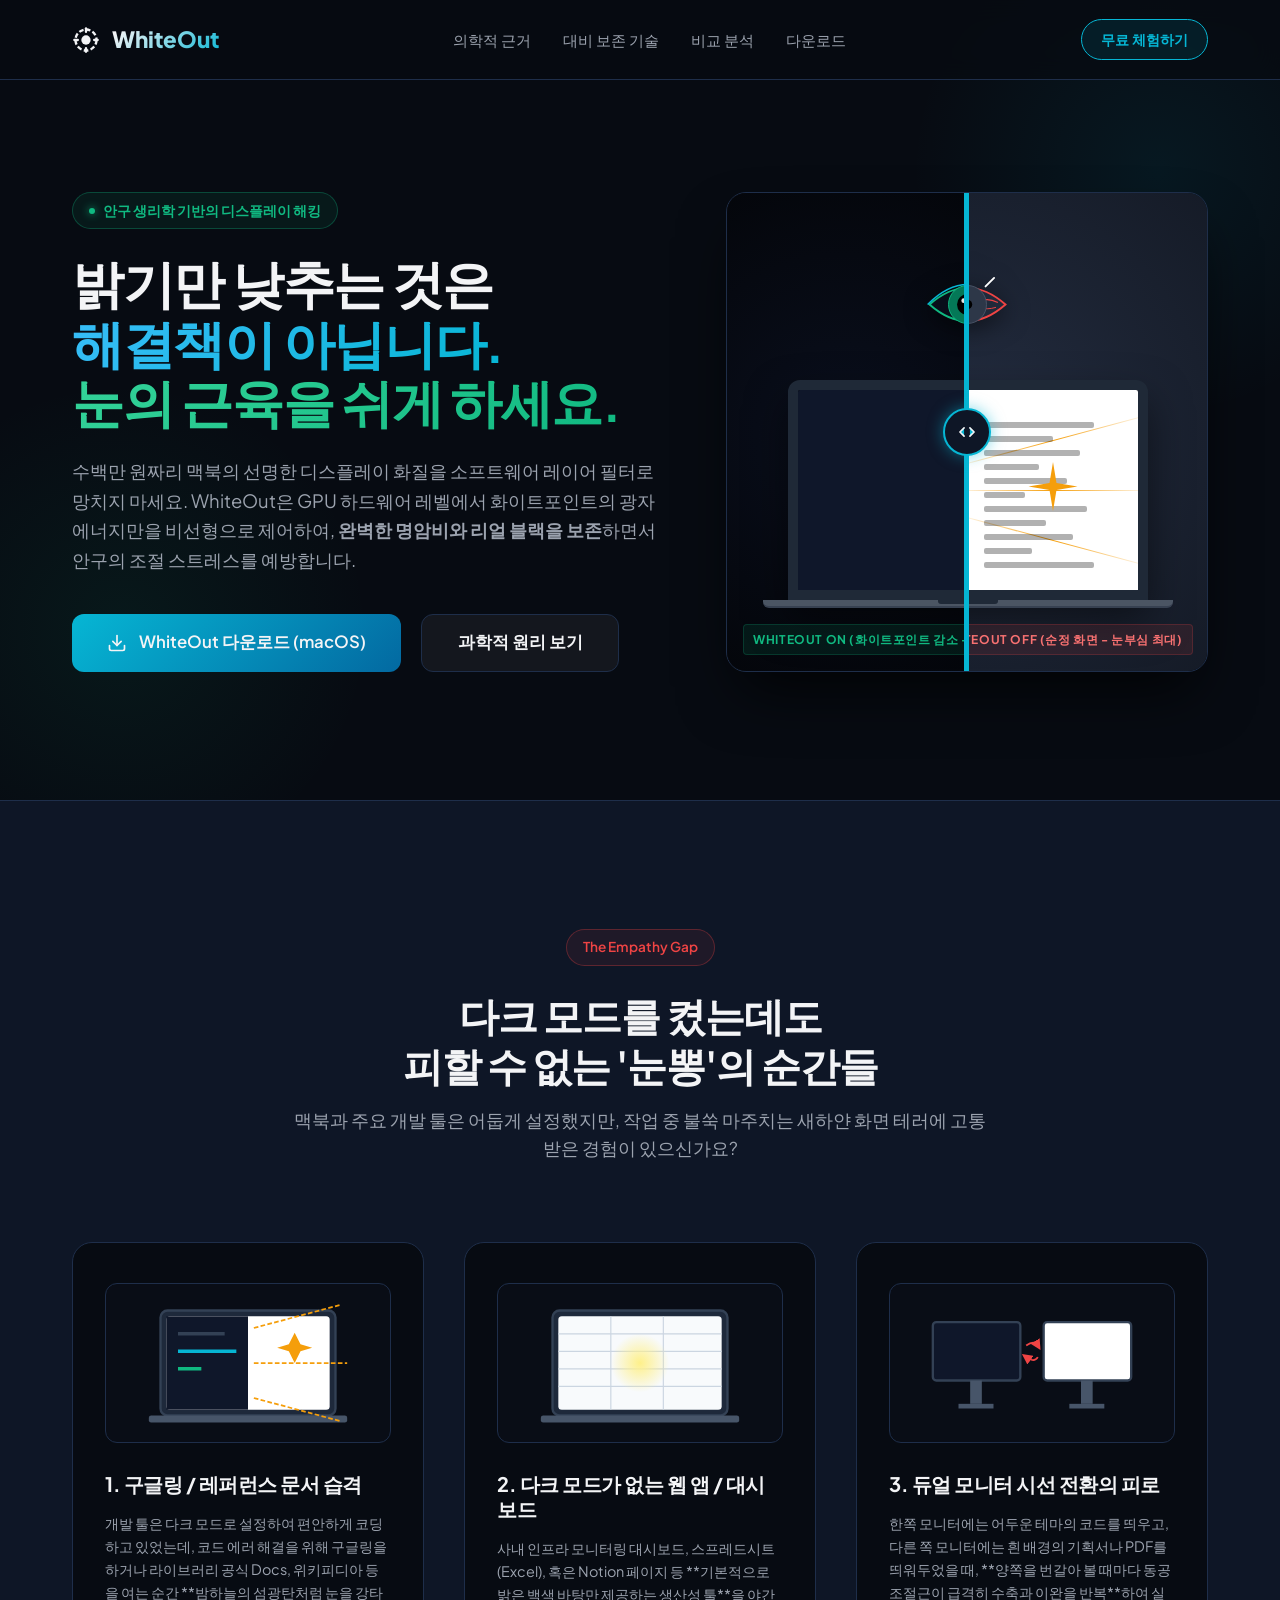
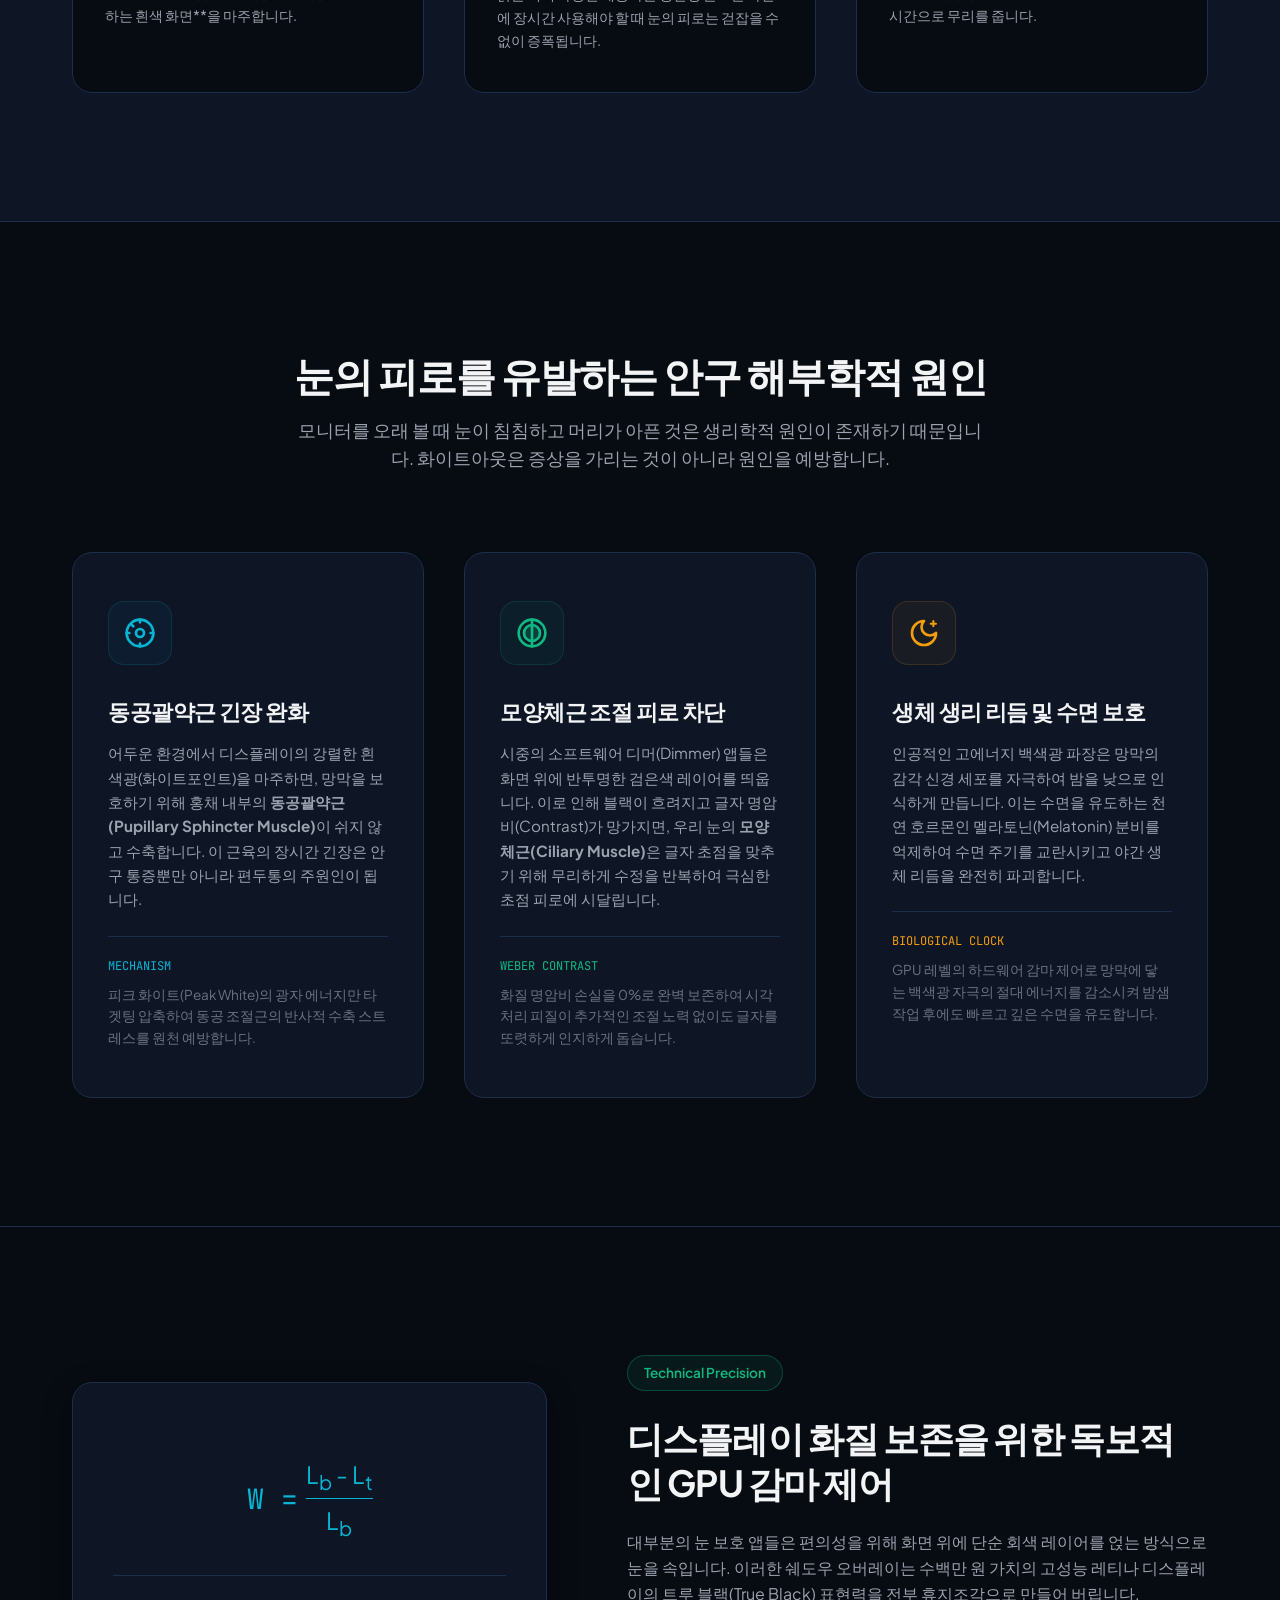
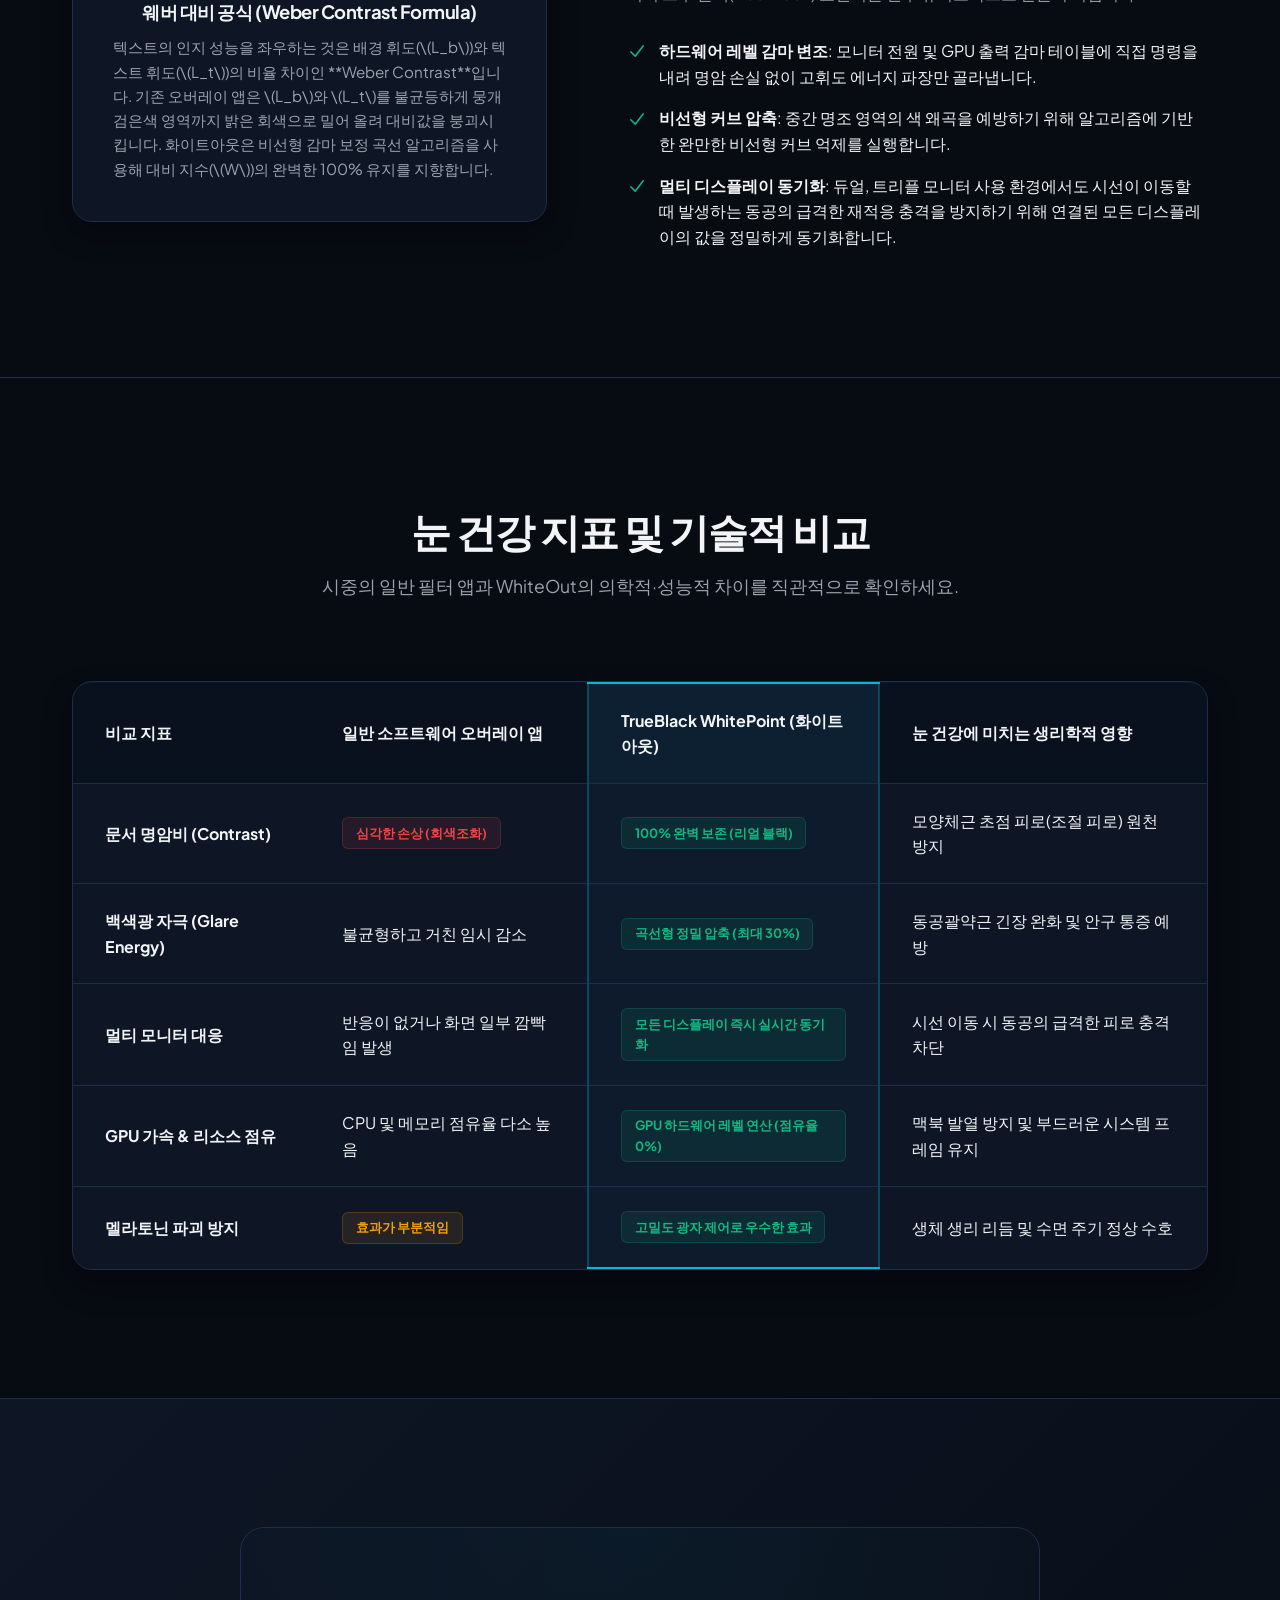
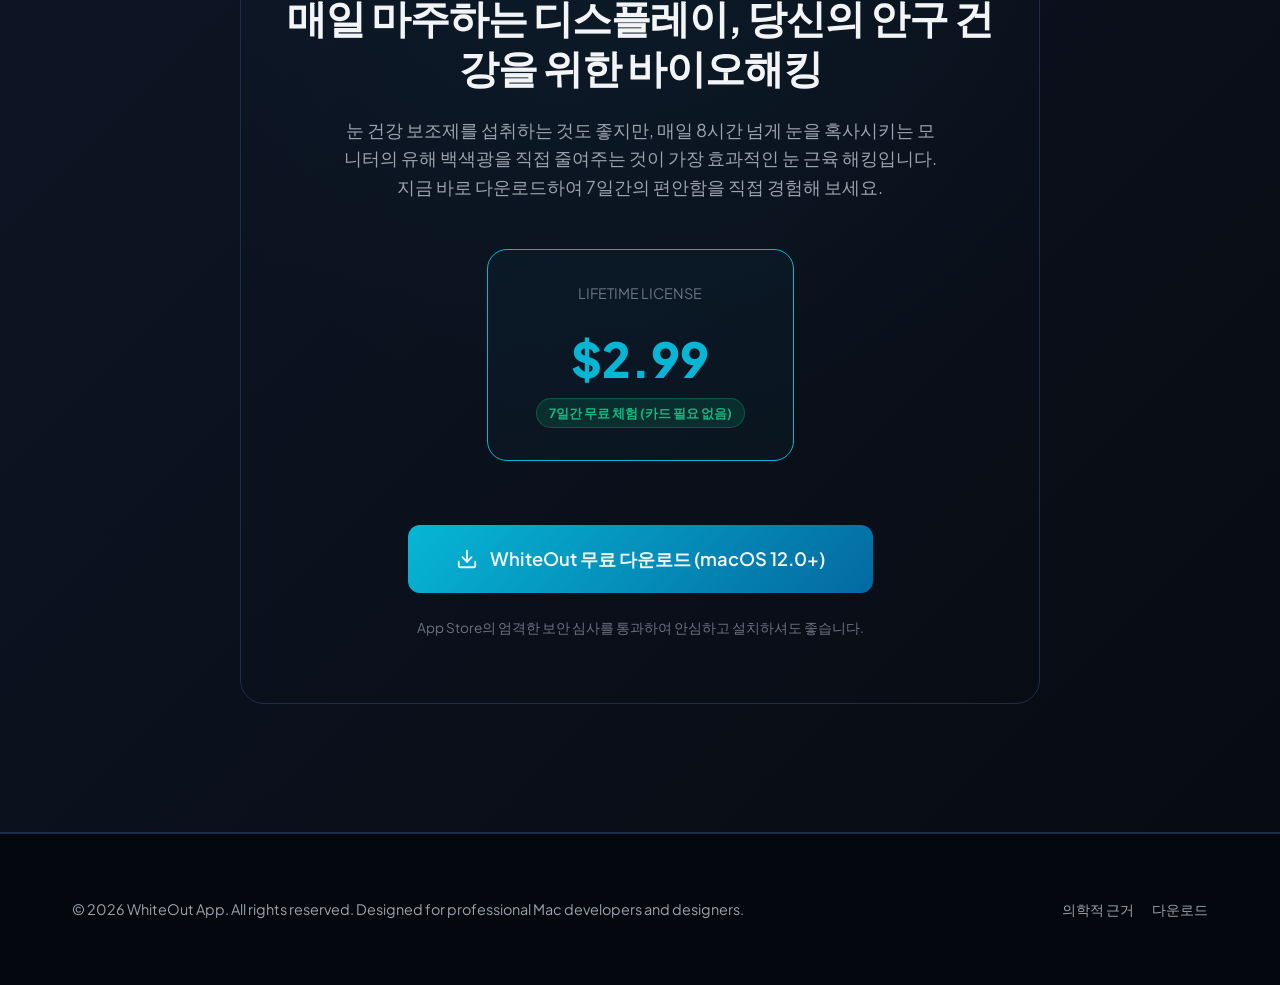
==== commit 15129aaf: "Implement realistic top-aligned multi-line browser scrolling" ====
--- a/new_web/index.html
+++ b/new_web/index.html
@@ -119,6 +119,18 @@
                                             <div class="browser-line w-50" style="width: 40%;"></div>
                                             <div class="browser-line w-80" style="width: 60%;"></div>
                                             <div class="browser-line w-50" style="width: 30%;"></div>
+                                            <div class="browser-line w-80" style="width: 75%;"></div>
+                                            <div class="browser-line w-50" style="width: 45%;"></div>
+                                            <div class="browser-line w-80" style="width: 65%;"></div>
+                                            <div class="browser-line w-50" style="width: 35%;"></div>
+                                            <div class="browser-line w-80" style="width: 80%;"></div>
+                                            <div class="browser-line w-50" style="width: 50%;"></div>
+                                            <div class="browser-line w-80" style="width: 70%;"></div>
+                                            <div class="browser-line w-50" style="width: 40%;"></div>
+                                            <div class="browser-line w-80" style="width: 60%;"></div>
+                                            <div class="browser-line w-50" style="width: 30%;"></div>
+                                            <div class="browser-line w-80" style="width: 75%;"></div>
+                                            <div class="browser-line w-50" style="width: 45%;"></div>
                                         </div>
                                     </div>
                                 </div>
@@ -168,6 +180,18 @@
                                             <div class="browser-line w-50" style="width: 40%;"></div>
                                             <div class="browser-line w-80" style="width: 60%;"></div>
                                             <div class="browser-line w-50" style="width: 30%;"></div>
+                                            <div class="browser-line w-80" style="width: 75%;"></div>
+                                            <div class="browser-line w-50" style="width: 45%;"></div>
+                                            <div class="browser-line w-80" style="width: 65%;"></div>
+                                            <div class="browser-line w-50" style="width: 35%;"></div>
+                                            <div class="browser-line w-80" style="width: 80%;"></div>
+                                            <div class="browser-line w-50" style="width: 50%;"></div>
+                                            <div class="browser-line w-80" style="width: 70%;"></div>
+                                            <div class="browser-line w-50" style="width: 40%;"></div>
+                                            <div class="browser-line w-80" style="width: 60%;"></div>
+                                            <div class="browser-line w-50" style="width: 30%;"></div>
+                                            <div class="browser-line w-80" style="width: 75%;"></div>
+                                            <div class="browser-line w-50" style="width: 45%;"></div>
                                         </div>
                                     </div>
                                 </div>
--- a/new_web/style.css
+++ b/new_web/style.css
@@ -473,6 +473,7 @@
   width: 100%;
   overflow: hidden;
   position: relative;
+  padding-top: 0.75rem; /* Start naturally from the top with standard margin */
 }
 
 .browser-content-mock {
@@ -491,8 +492,8 @@
 
 @keyframes browserScroll {
   0%, 45.8% { transform: translateY(0); }
-  66.6%, 75% { transform: translateY(-38px); }
-  91.6%, 100% { transform: translateY(0); }
+  66.6%, 95% { transform: translateY(-70px); } /* Scrolls down 5 full lines (text slides up) */
+  98%, 100% { transform: translateY(0); } /* Snaps back instantly */
 }
 
 /* OFF State: Blinding white screen with flashbang glare */
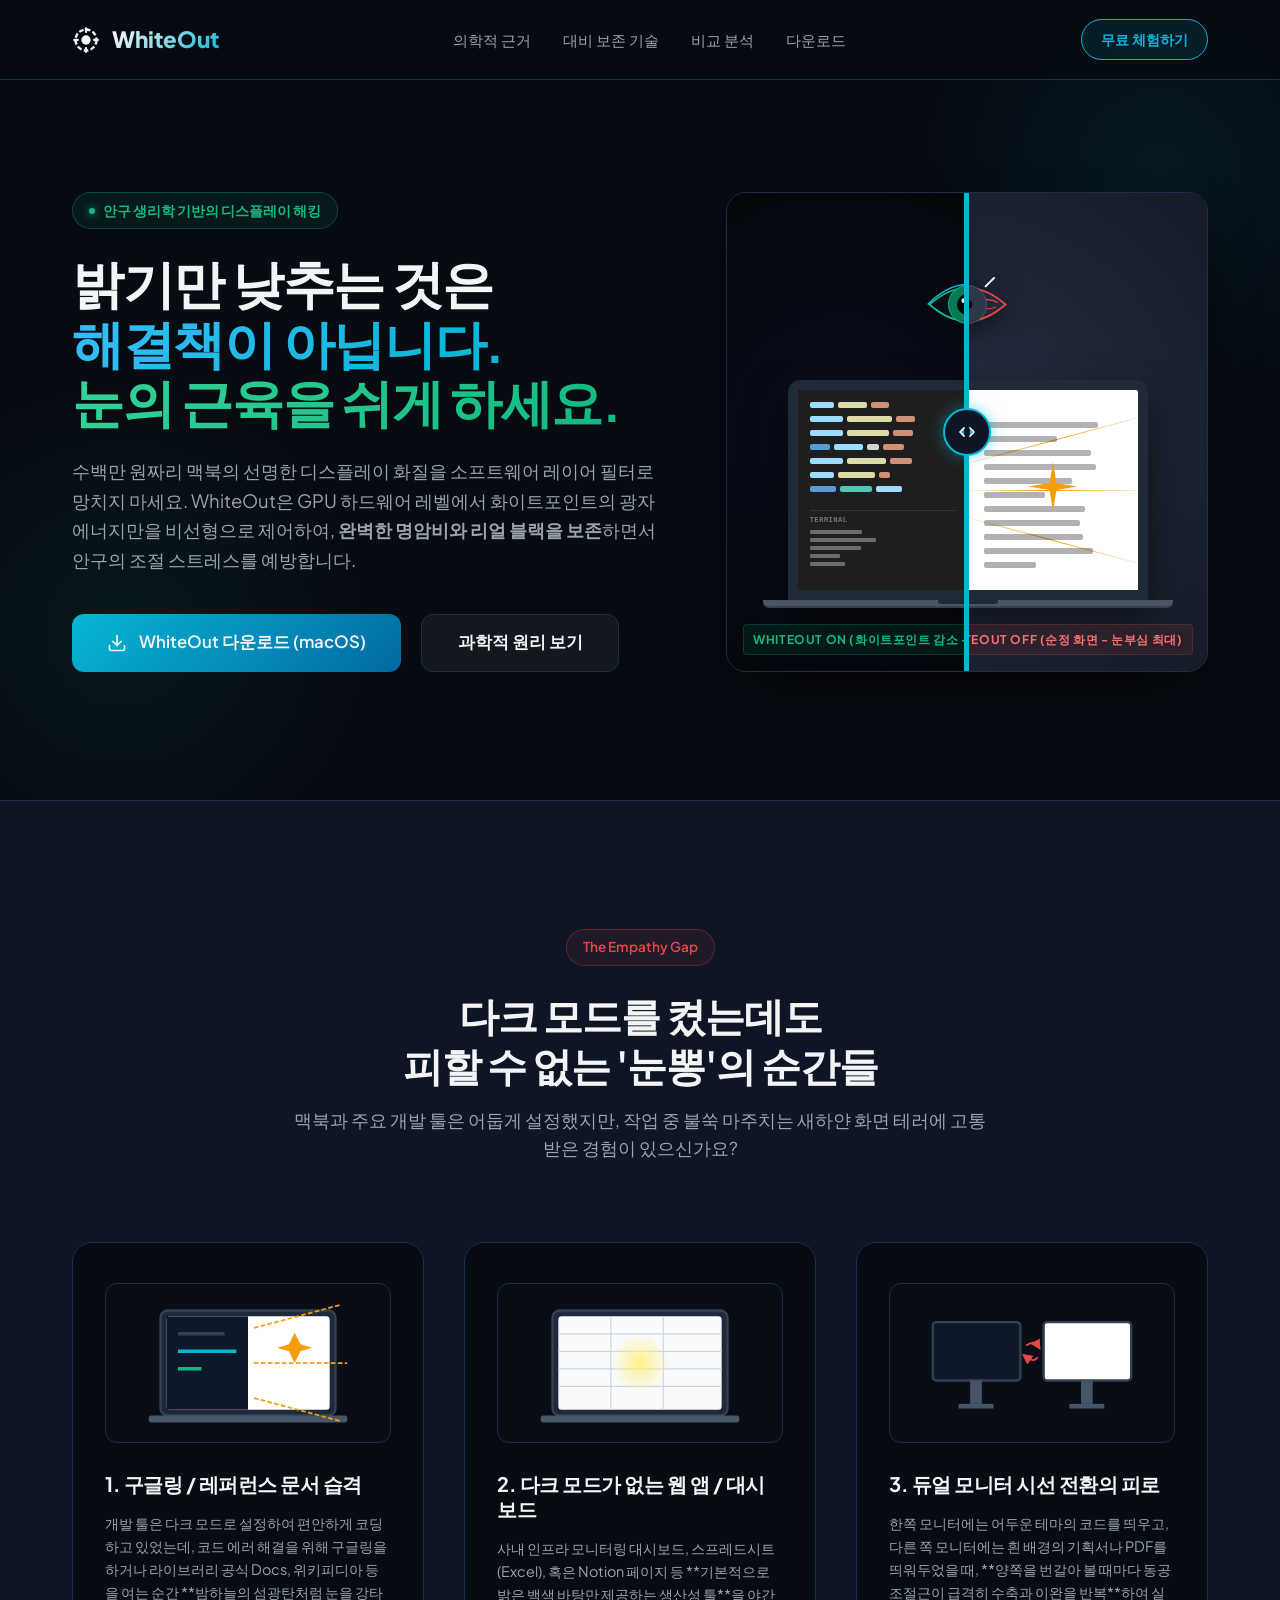
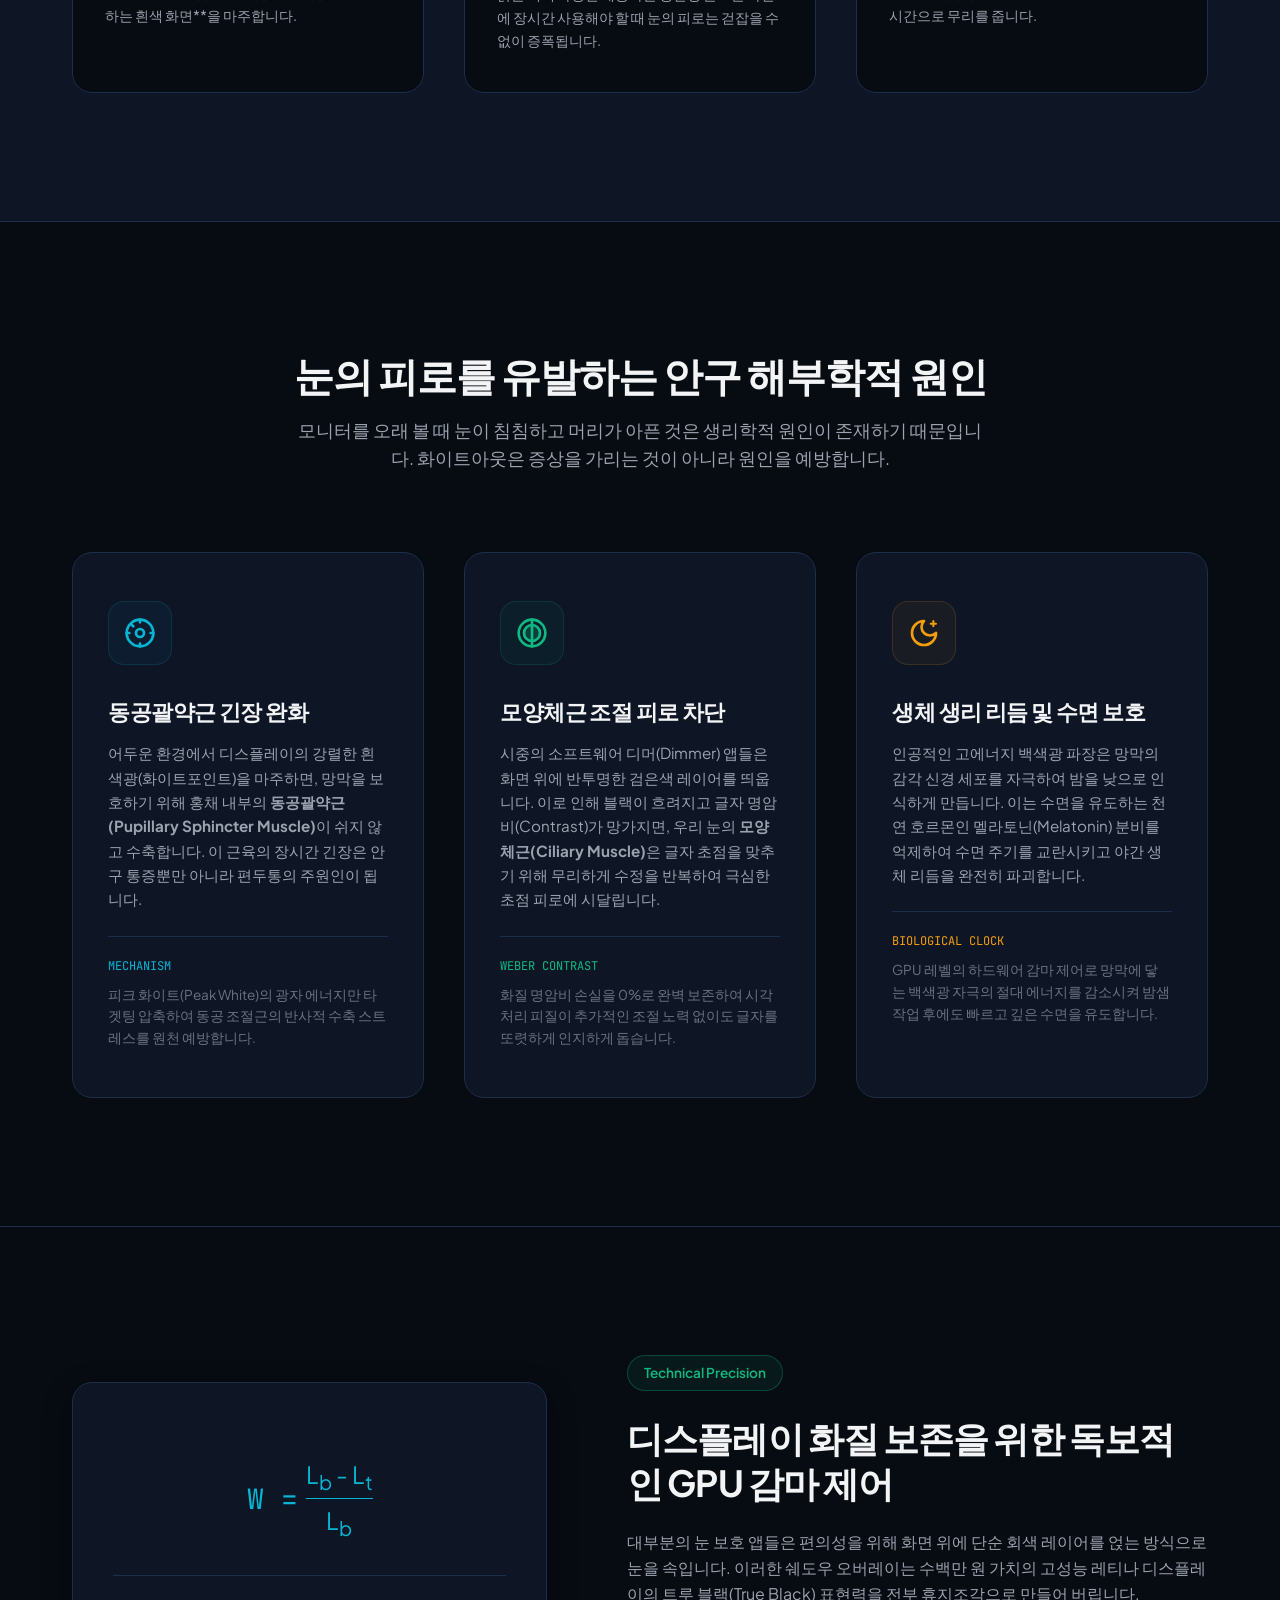
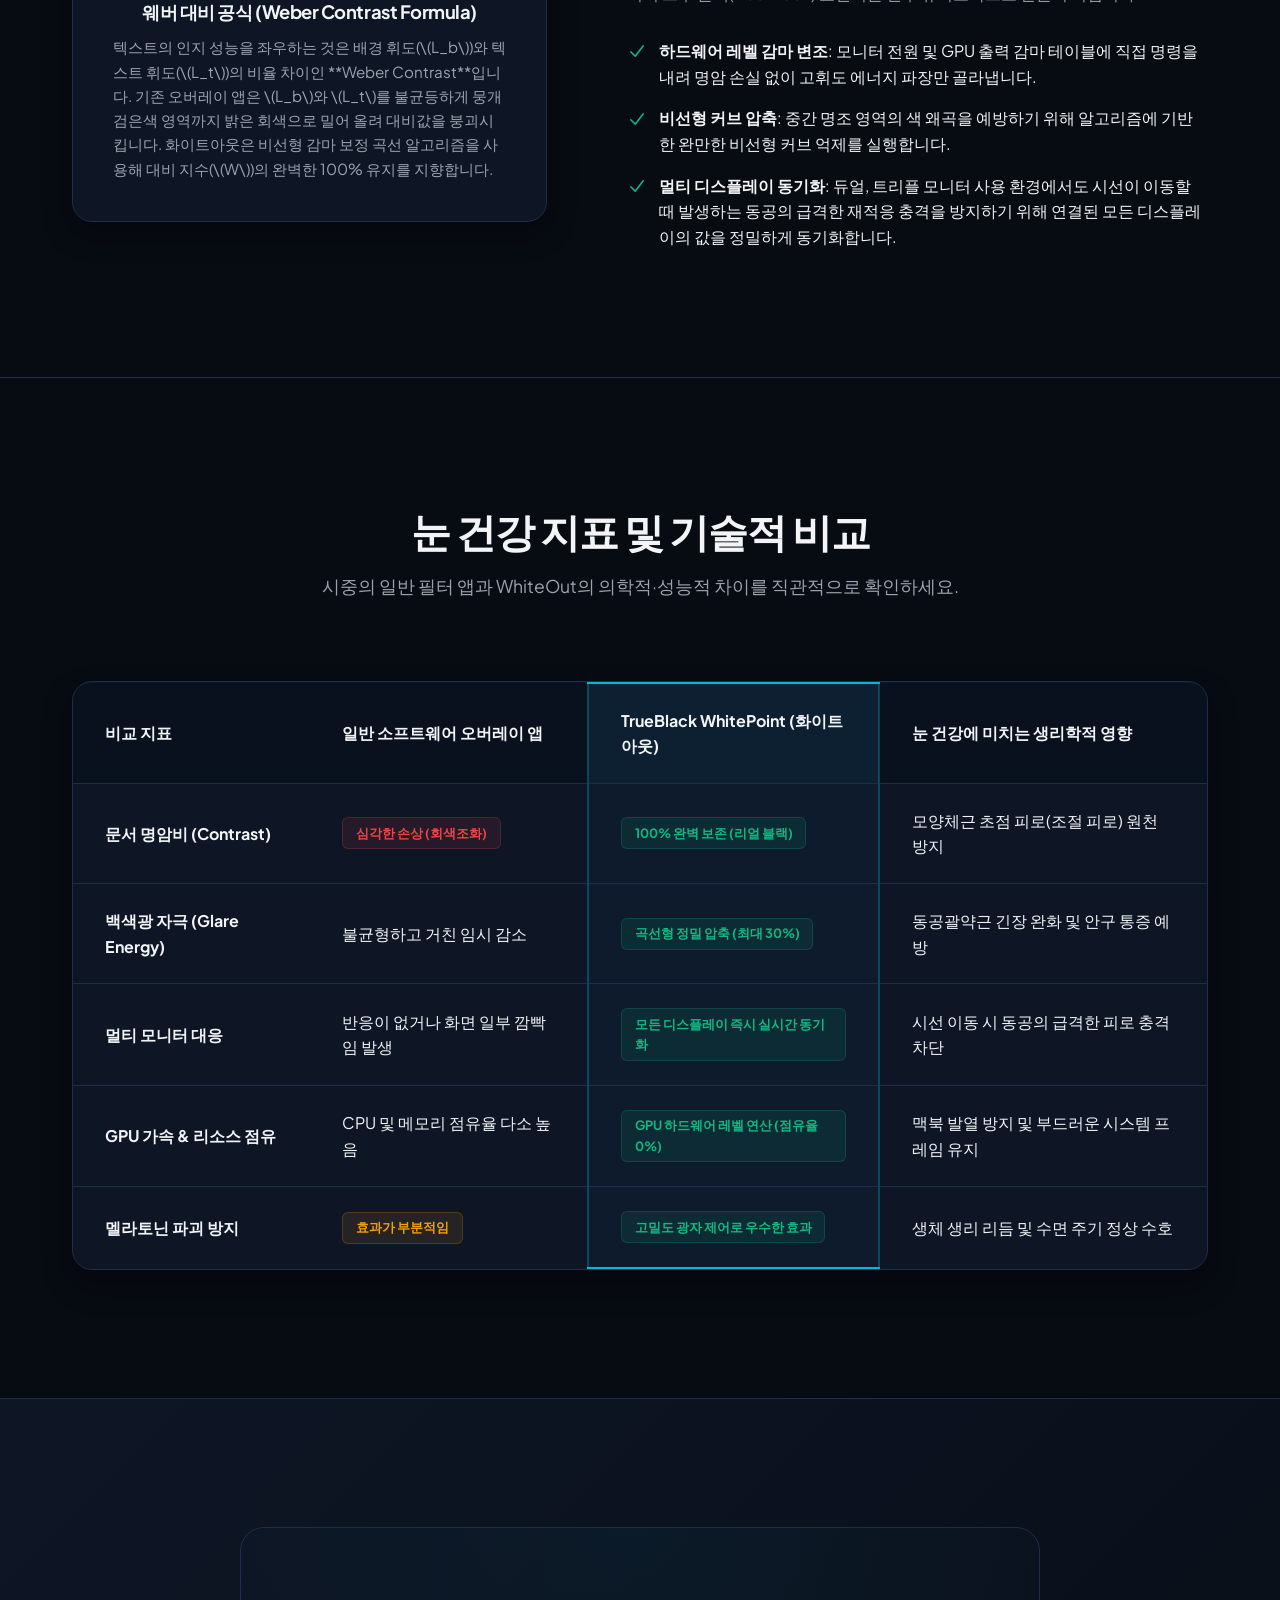
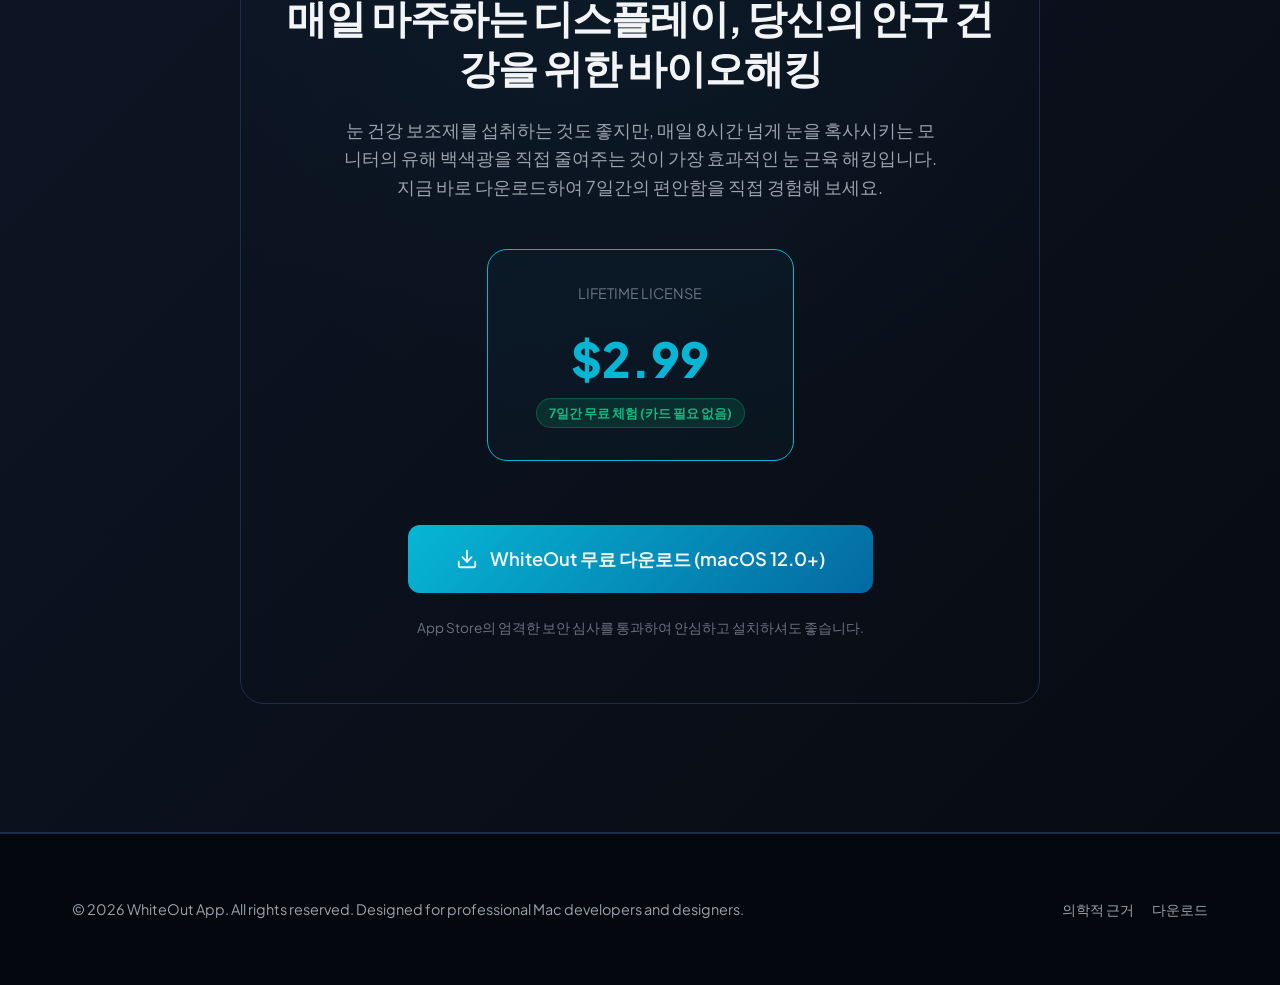
==== commit 75b149b3: "Add interactive terminal logs to IDE layout, implement synchronized slider masking, and force pure w" ====
--- a/new_web/index.html
+++ b/new_web/index.html
@@ -91,14 +91,16 @@
                         </svg>
                         <div class="laptop-container">
                             <div class="laptop-screen">
-                                <!-- Left half: Dark IDE with Typing Scroll -->
+                                <!-- Left half: Dark IDE with Typing Scroll & Terminal Logs -->
                                 <div class="screen-half half-dark-ide">
-                                    <div class="ide-code-scroll">
-                                        <div class="ide-code-line w-60 line-1"></div>
-                                        <div class="ide-code-line w-80 line-2"></div>
-                                        <div class="ide-code-line w-40 line-3"></div>
-                                        <div class="ide-code-line w-60 line-4"></div>
-                                        <div class="ide-code-line w-80 line-5"></div>
+                                    <div class="ide-editor-area">
+                                        <div class="ide-code-scroll"></div>
+                                    </div>
+                                    <div class="ide-terminal-area">
+                                        <div class="terminal-header">TERMINAL</div>
+                                        <div class="terminal-scroll-container">
+                                            <div class="terminal-scroll"></div>
+                                        </div>
                                     </div>
                                 </div>
                                 <!-- Right half: Glaring White Browser with Auto Scroll -->
@@ -154,14 +156,16 @@
                         </svg>
                         <div class="laptop-container">
                             <div class="laptop-screen">
-                                <!-- Left half: Dark IDE with Typing Scroll -->
+                                <!-- Left half: Dark IDE with Typing Scroll & Terminal Logs -->
                                 <div class="screen-half half-dark-ide">
-                                    <div class="ide-code-scroll">
-                                        <div class="ide-code-line w-60 line-1"></div>
-                                        <div class="ide-code-line w-80 line-2"></div>
-                                        <div class="ide-code-line w-40 line-3"></div>
-                                        <div class="ide-code-line w-60 line-4"></div>
-                                        <div class="ide-code-line w-80 line-5"></div>
+                                    <div class="ide-editor-area">
+                                        <div class="ide-code-scroll"></div>
+                                    </div>
+                                    <div class="ide-terminal-area">
+                                        <div class="terminal-header">TERMINAL</div>
+                                        <div class="terminal-scroll-container">
+                                            <div class="terminal-scroll"></div>
+                                        </div>
                                     </div>
                                 </div>
                                 <!-- Right half: Dimmed Comfortable Browser with Auto Scroll -->
--- a/new_web/style.css
+++ b/new_web/style.css
@@ -407,61 +407,105 @@
 }
 
 .half-dark-ide {
-  background: #0f172a;
-  border-right: 1px solid #1e293b;
+  background: #1e1e1e; /* VS Code dark theme background */
+  border-right: 1px solid #2d2d2d;
+  display: flex;
+  flex-direction: column;
+  height: 100%;
+  padding: 0.75rem 0.75rem 0.5rem 0.75rem;
+}
+
+.ide-editor-area {
+  height: 60%;
+  width: 100%;
+  overflow: hidden;
+  position: relative;
 }
 
 .ide-code-scroll {
   display: flex;
   flex-direction: column;
-  transition: transform 0.5s ease-in-out;
-  animation: ideScroll 12s infinite;
+  transition: transform 0.4s ease-in-out;
   width: 100%;
 }
 
 .ide-code-line {
   height: 6px;
-  background: rgba(255, 255, 255, 0.1);
   margin-bottom: 0.5rem;
+  width: 100%;
+  opacity: 0;
+  display: flex;
+  align-items: center;
+  transition: opacity 0.4s ease-out;
+}
+
+/* IDE Terminal Area inside Left Screen Mock */
+.ide-terminal-area {
+  height: 40%;
+  width: 100%;
+  display: flex;
+  flex-direction: column;
+  overflow: hidden;
+  border-top: 1px solid rgba(255, 255, 255, 0.1);
+  padding-top: 4px;
+  margin-top: 2px;
+}
+
+.terminal-header {
+  font-size: 7px;
+  font-weight: bold;
+  color: rgba(255, 255, 255, 0.4);
+  margin-bottom: 4px;
+  letter-spacing: 0.5px;
+  font-family: monospace;
+}
+
+.terminal-scroll-container {
+  height: calc(100% - 12px);
+  width: 100%;
+  overflow: hidden;
+  position: relative;
+}
+
+.terminal-scroll {
+  display: flex;
+  flex-direction: column;
+  transition: transform 0.3s ease-in-out;
+  width: 100%;
+}
+
+.terminal-line {
+  height: 4px;
+  margin-bottom: 4px;
+  border-radius: 1px;
+  flex-shrink: 0;
+  opacity: 0;
+  transition: opacity 0.3s ease-out, width 0.3s ease-out;
+}
+
+.panel-before .terminal-line {
+  background: #ffffff !important; /* Pure white logs */
+}
+
+.panel-after .terminal-line {
+  background: rgba(255, 255, 255, 0.35); /* Dimmed safe whitepoint logs */
+}
+
+/* VS Code Token Highlights */
+.code-token {
+  display: inline-block;
+  height: 6px;
   border-radius: 2px;
-  width: 0;
-  opacity: 0;
-}
-.ide-code-line.w-60 { background: rgba(56, 189, 248, 0.2); }
-.ide-code-line.w-80 { background: rgba(16, 185, 129, 0.2); }
-.ide-code-line.w-40 { background: rgba(245, 158, 11, 0.2); }
-
-.line-1 { animation: typeLine1 12s infinite; }
-.line-2 { animation: typeLine2 12s infinite; }
-.line-3 { animation: typeLine3 12s infinite; }
-.line-4 { animation: typeLine4 12s infinite; }
-.line-5 { animation: typeLine5 12s infinite; }
-
-@keyframes typeLine1 {
-  0% { width: 0; opacity: 0; }
-  8%, 100% { width: 60%; opacity: 1; }
-}
-@keyframes typeLine2 {
-  0%, 8% { width: 0; opacity: 0; }
-  16%, 100% { width: 80%; opacity: 1; }
-}
-@keyframes typeLine3 {
-  0%, 16% { width: 0; opacity: 0; }
-  24%, 100% { width: 40%; opacity: 1; }
-}
-@keyframes typeLine4 {
-  0%, 24% { width: 0; opacity: 0; }
-  32%, 100% { width: 50%; opacity: 1; }
-}
-@keyframes typeLine5 {
-  0%, 36% { width: 0; opacity: 0; }
-  44%, 100% { width: 70%; opacity: 1; }
-}
-
-@keyframes ideScroll {
-  0%, 33.3% { transform: translateY(0); }
-  37.5%, 100% { transform: translateY(-12px); }
-}
+  margin-right: 4px;
+  vertical-align: middle;
+}
+.token-keyword { background: #569cd6; } /* Blue */
+.token-variable { background: #9cdcfe; } /* Light Blue */
+.token-operator { background: #d4d4d4; } /* White/Gray */
+.token-value { background: #ce9178; } /* Orange/Red */
+.token-type { background: #4ec9b0; } /* Teal */
+.token-comment { background: #6a9955; } /* Green */
+.token-yellow { background: #dcdcaa; } /* Yellow */
 
 .half-light-browser {
   transition: var(--transition-smooth);
@@ -479,26 +523,21 @@
 .browser-content-mock {
   opacity: 0.3;
   width: 100%;
-  animation: browserScroll 12s infinite ease-in-out;
+  transition: transform 0.4s ease-in-out;
 }
 
 .browser-line {
   height: 6px;
   border-radius: 2px;
   margin-bottom: 0.5rem;
+  transition: opacity 0.4s ease-out;
 }
 .browser-line.w-80 { width: 80%; }
 .browser-line.w-50 { width: 50%; }
 
-@keyframes browserScroll {
-  0%, 45.8% { transform: translateY(0); }
-  66.6%, 95% { transform: translateY(-70px); } /* Scrolls down 5 full lines (text slides up) */
-  98%, 100% { transform: translateY(0); } /* Snaps back instantly */
-}
-
 /* OFF State: Blinding white screen with flashbang glare */
 .browser-glaring {
-  background: #ffffff;
+  background: #ffffff !important;
 }
 
 .browser-glaring .browser-line {
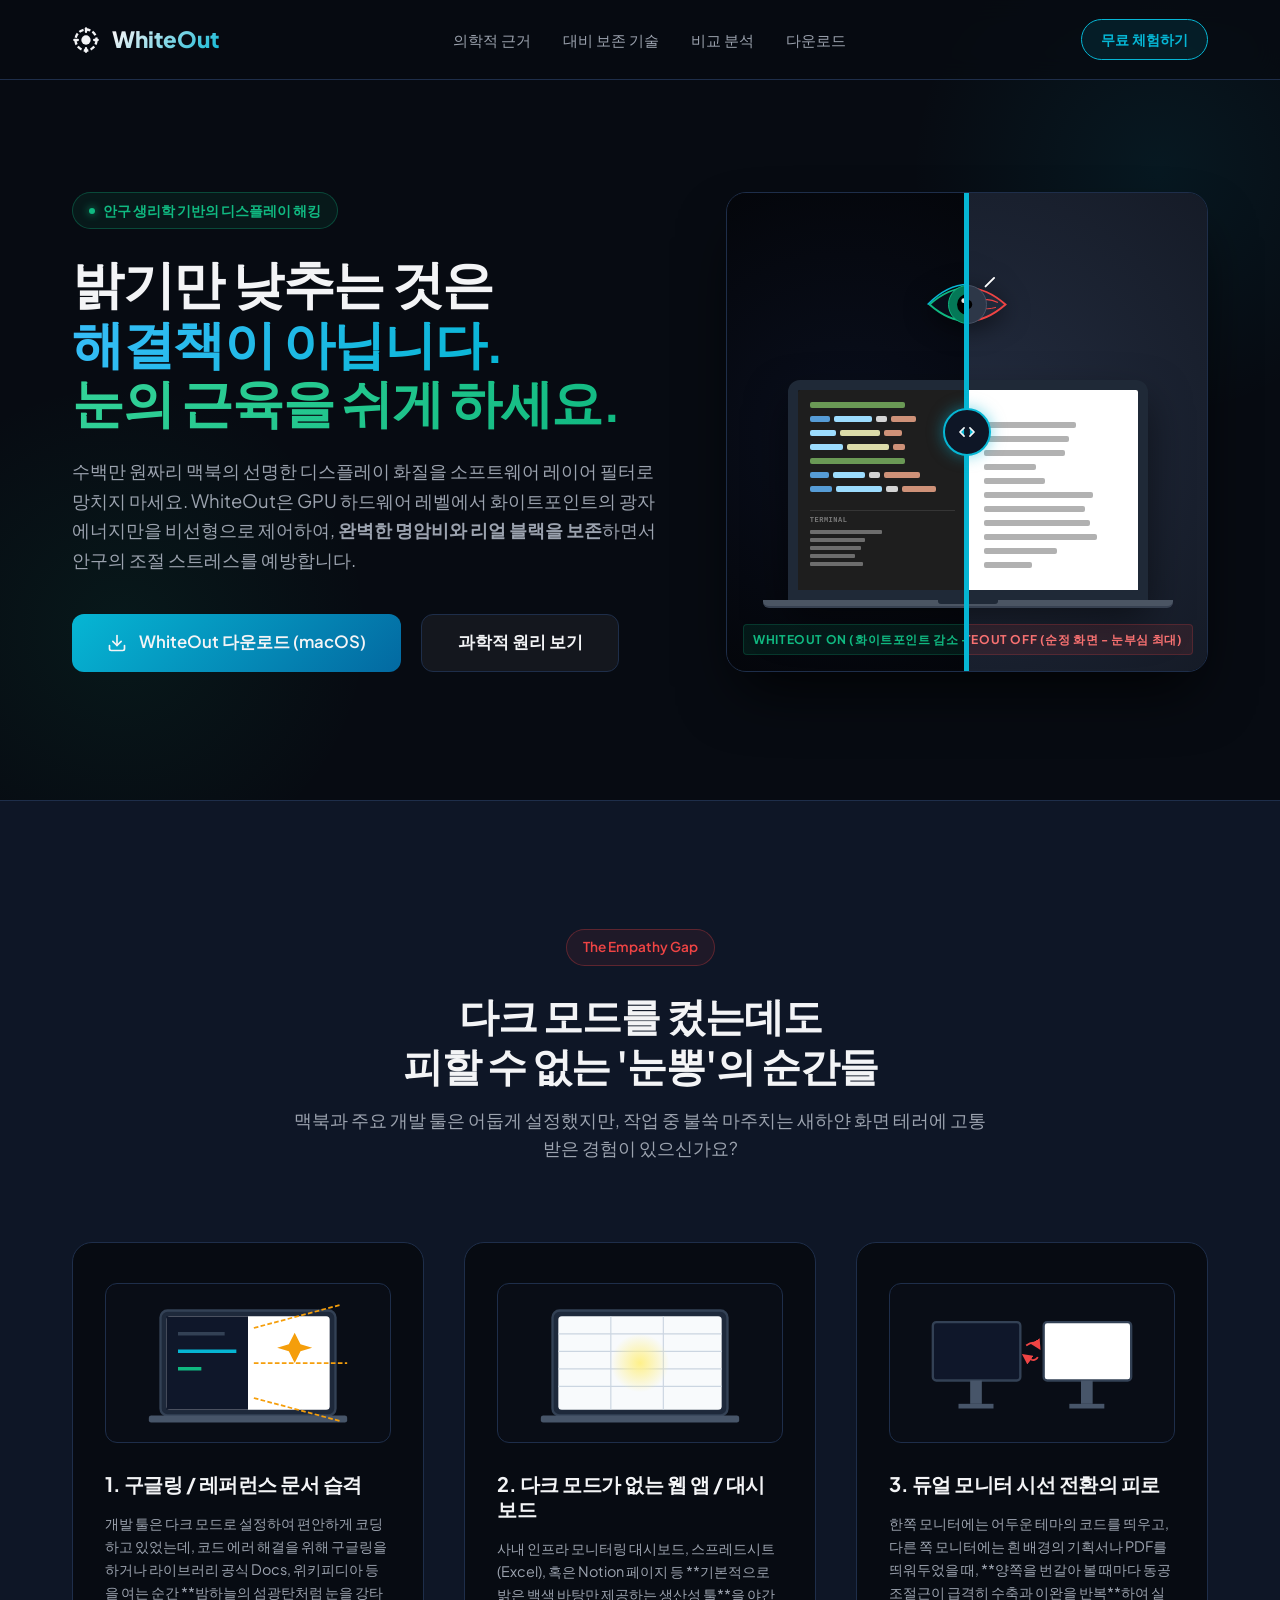
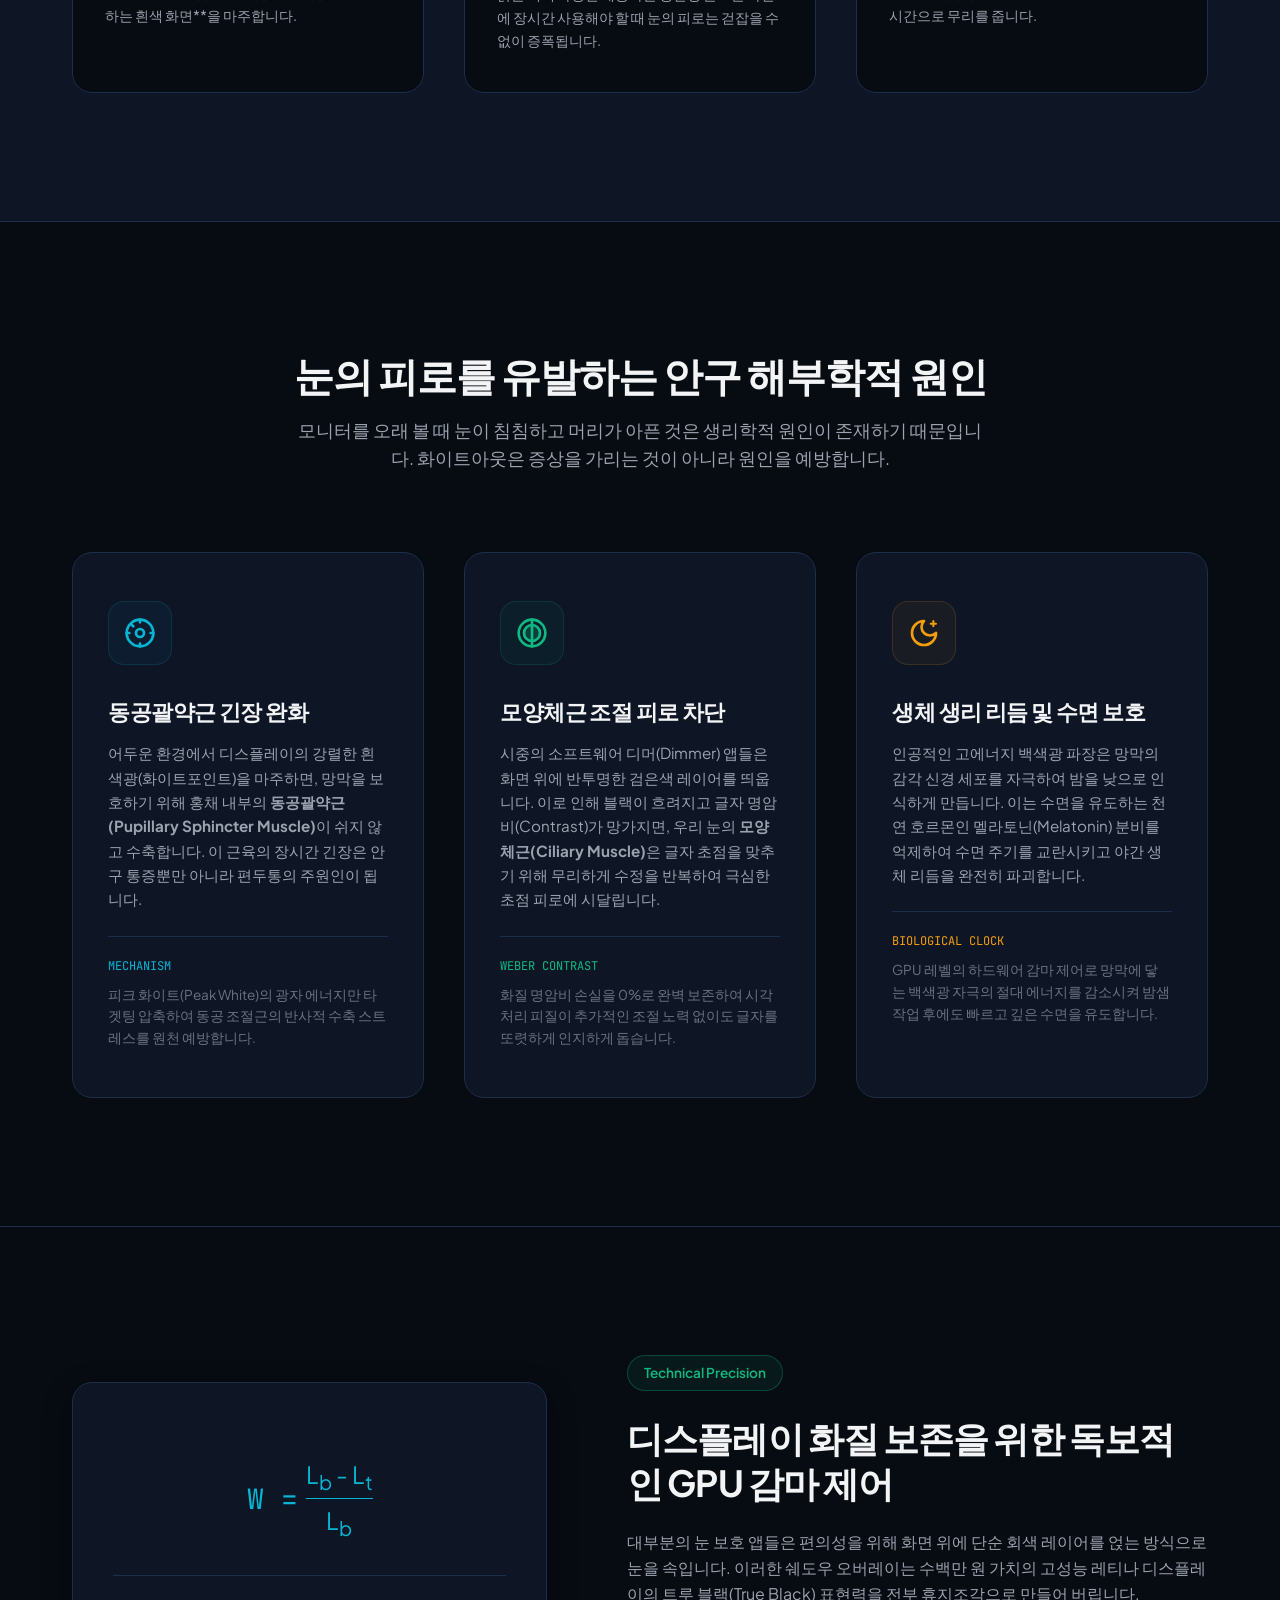
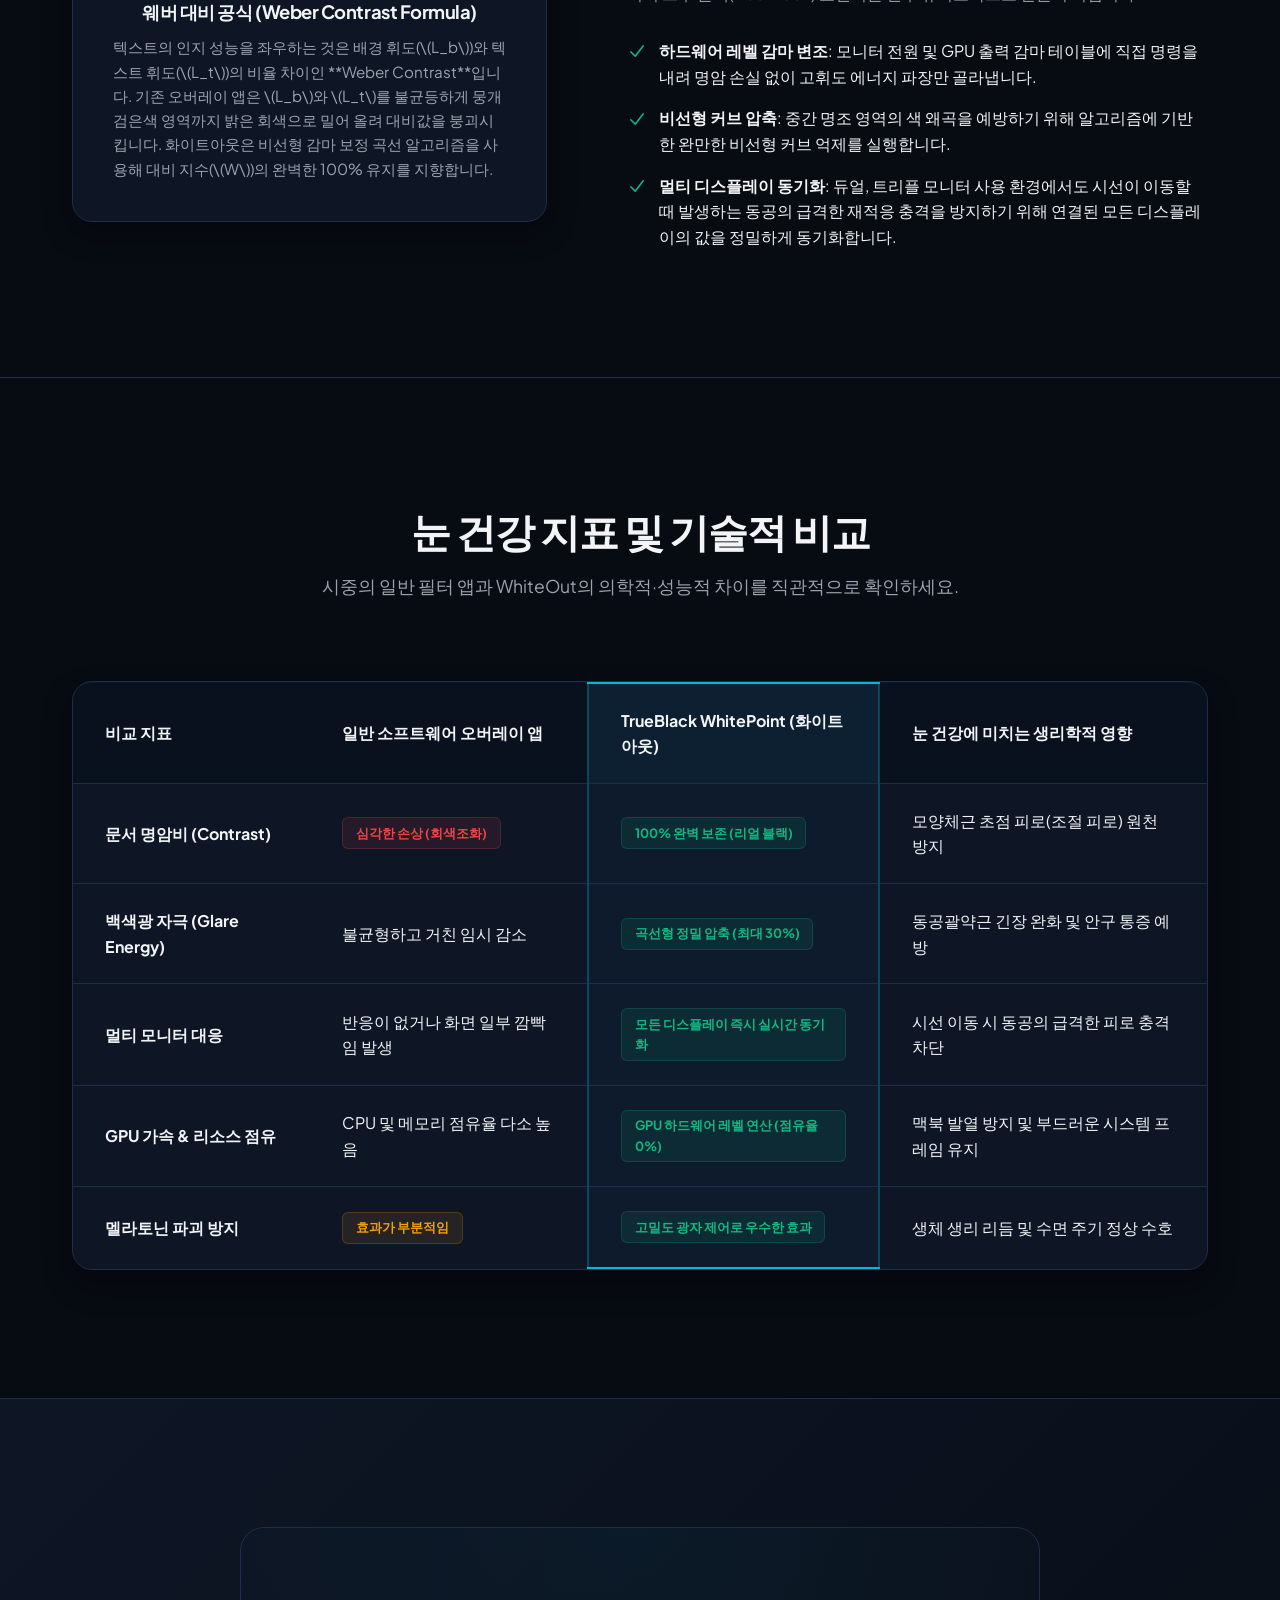
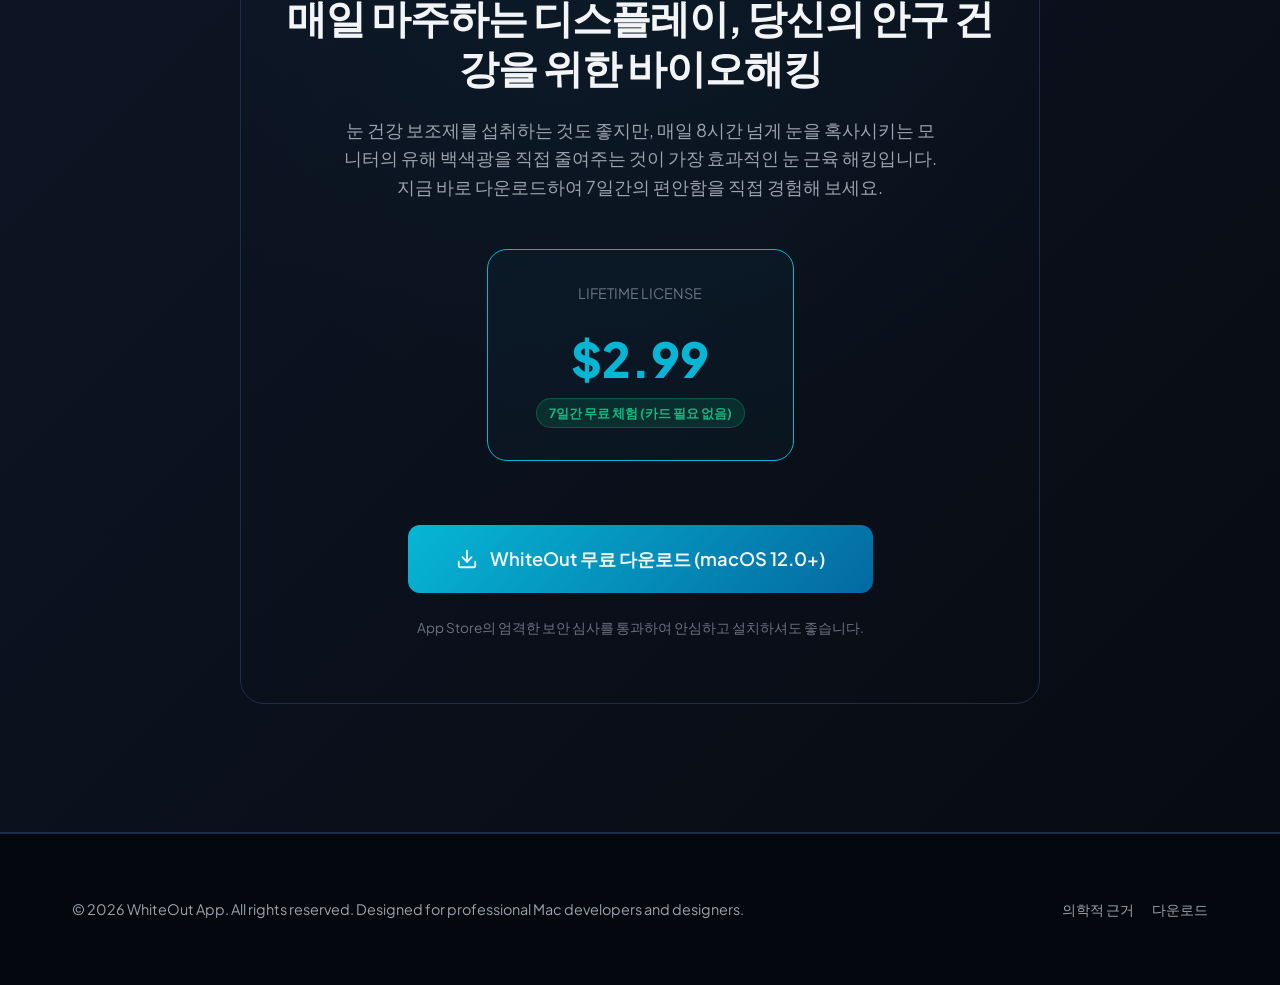
==== commit 739270b2: "Remove glare elements and force pure white background on browser-glaring container" ====
--- a/new_web/index.html
+++ b/new_web/index.html
@@ -105,14 +105,6 @@
                                 </div>
                                 <!-- Right half: Glaring White Browser with Auto Scroll -->
                                 <div class="screen-half half-light-browser browser-glaring">
-                                    <div class="glare-lines-wrapper">
-                                        <div class="glare-line-item l-1"></div>
-                                        <div class="glare-line-item l-2"></div>
-                                        <div class="glare-line-item l-3"></div>
-                                    </div>
-                                    <svg class="glare-star" viewBox="0 0 100 100" xmlns="http://www.w3.org/2000/svg">
-                                        <path d="M50,10 L55,40 L85,45 L55,50 L50,80 L45,50 L15,45 L45,40 Z" fill="#f59e0b" class="flashbang-anim"/>
-                                    </svg>
                                     <div class="browser-scroll-container">
                                         <div class="browser-content-mock">
                                             <div class="browser-line w-80"></div>
--- a/new_web/style.css
+++ b/new_web/style.css
@@ -544,36 +544,7 @@
   background: #000000;
 }
 
-.glare-star {
-  position: absolute;
-  top: 50%;
-  left: 50%;
-  transform: translate(-50%, -50%);
-  width: 70px;
-  height: 70px;
-  pointer-events: none;
-  z-index: 3;
-}
-
-.glare-lines-wrapper {
-  position: absolute;
-  top: 0;
-  left: 0;
-  width: 100%;
-  height: 100%;
-  pointer-events: none;
-}
-
-.glare-line-item {
-  position: absolute;
-  height: 1px;
-  background: linear-gradient(90deg, transparent, #f59e0b, transparent);
-  width: 120%;
-}
-
-.glare-line-item.l-1 { top: 25%; left: -10%; transform: rotate(-15deg); }
-.glare-line-item.l-2 { top: 50%; left: -10%; }
-.glare-line-item.l-3 { top: 75%; left: -10%; transform: rotate(15deg); }
+
 
 /* ON State: Comfortable dimmed off-white with protection shield */
 .browser-dimmed {
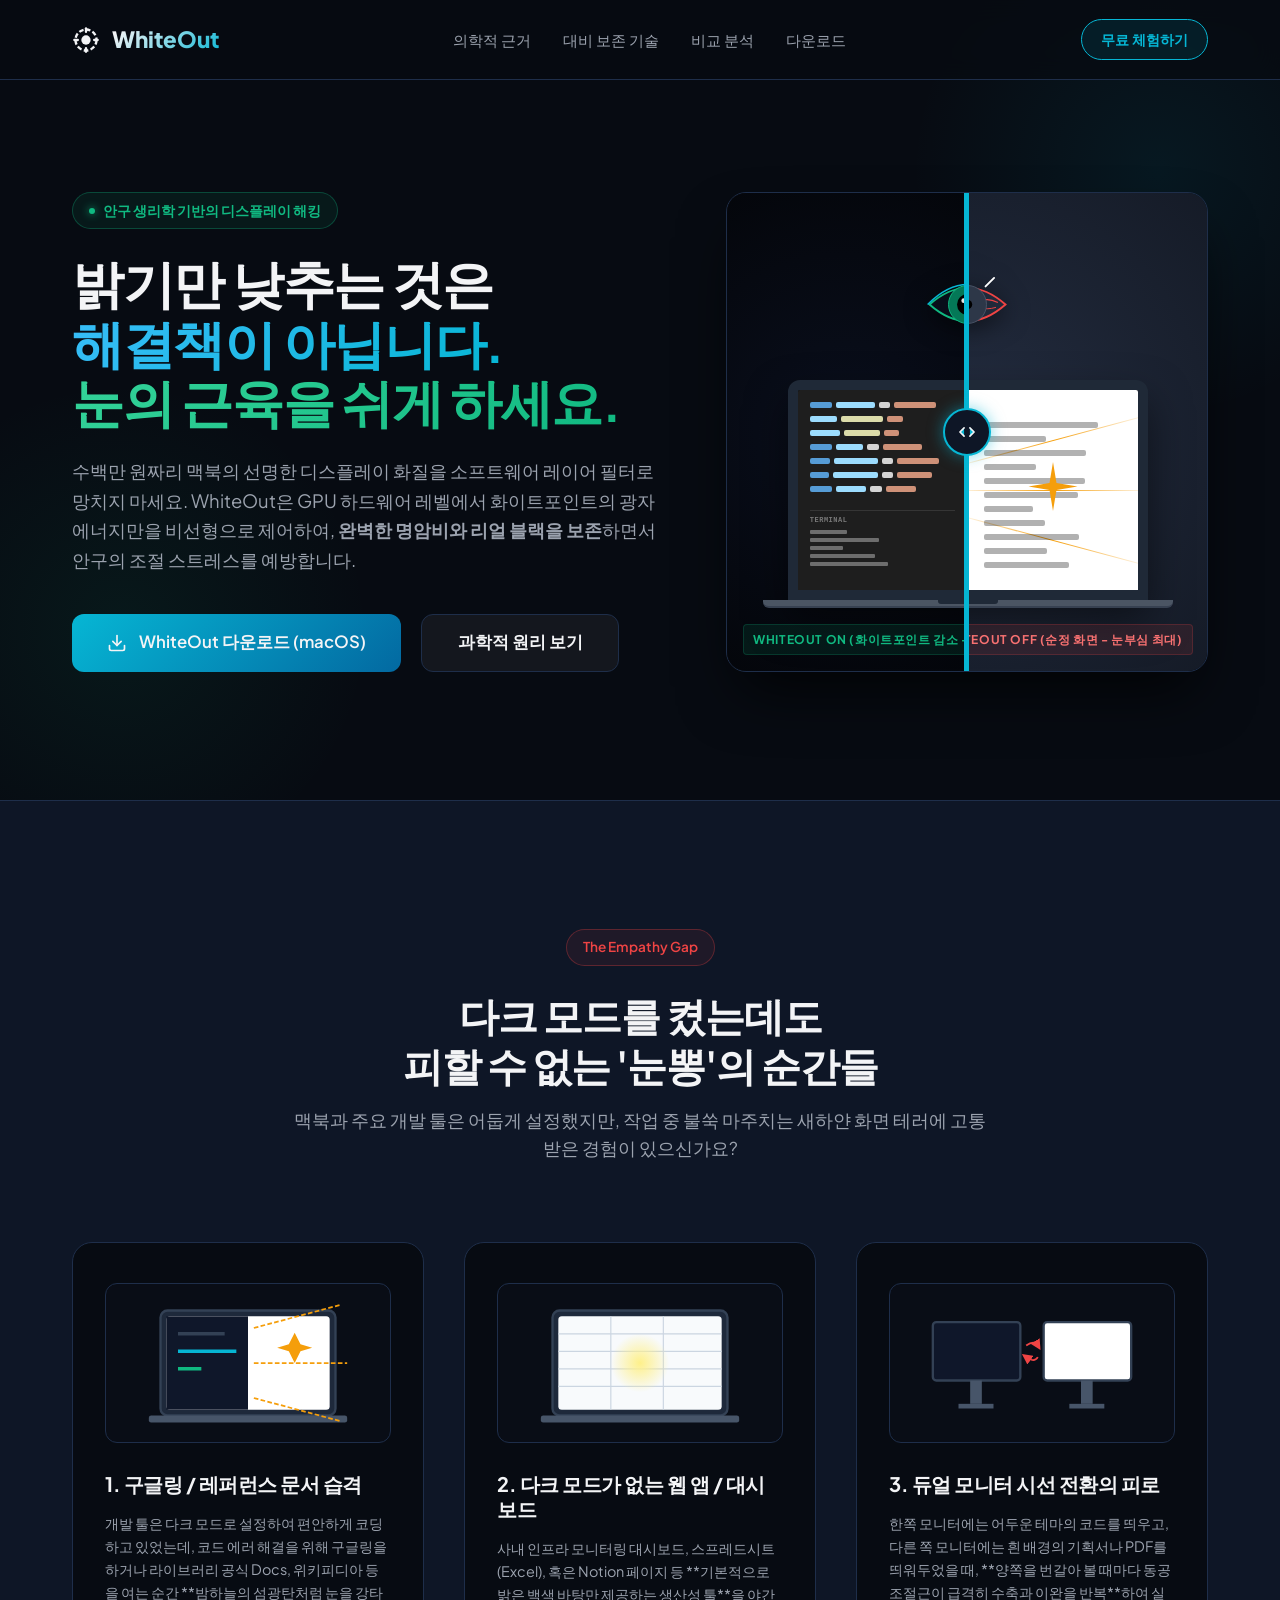
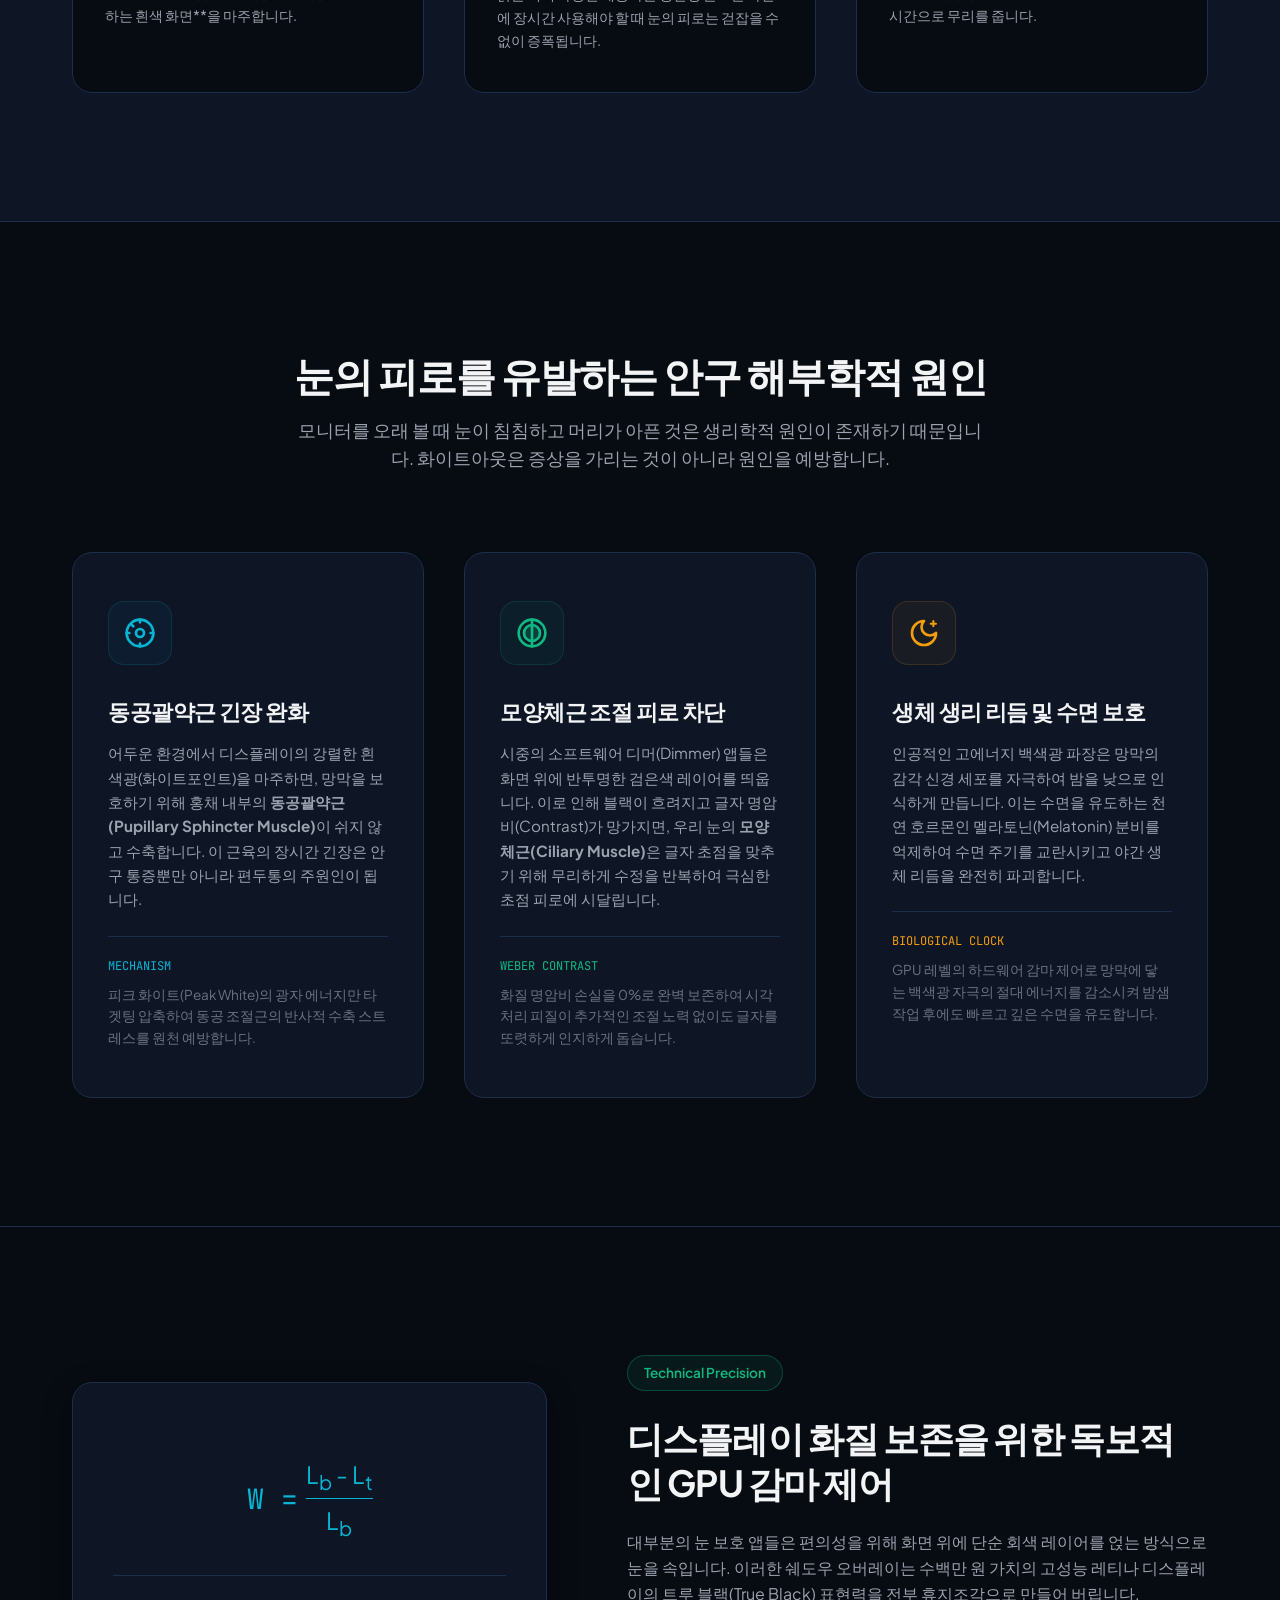
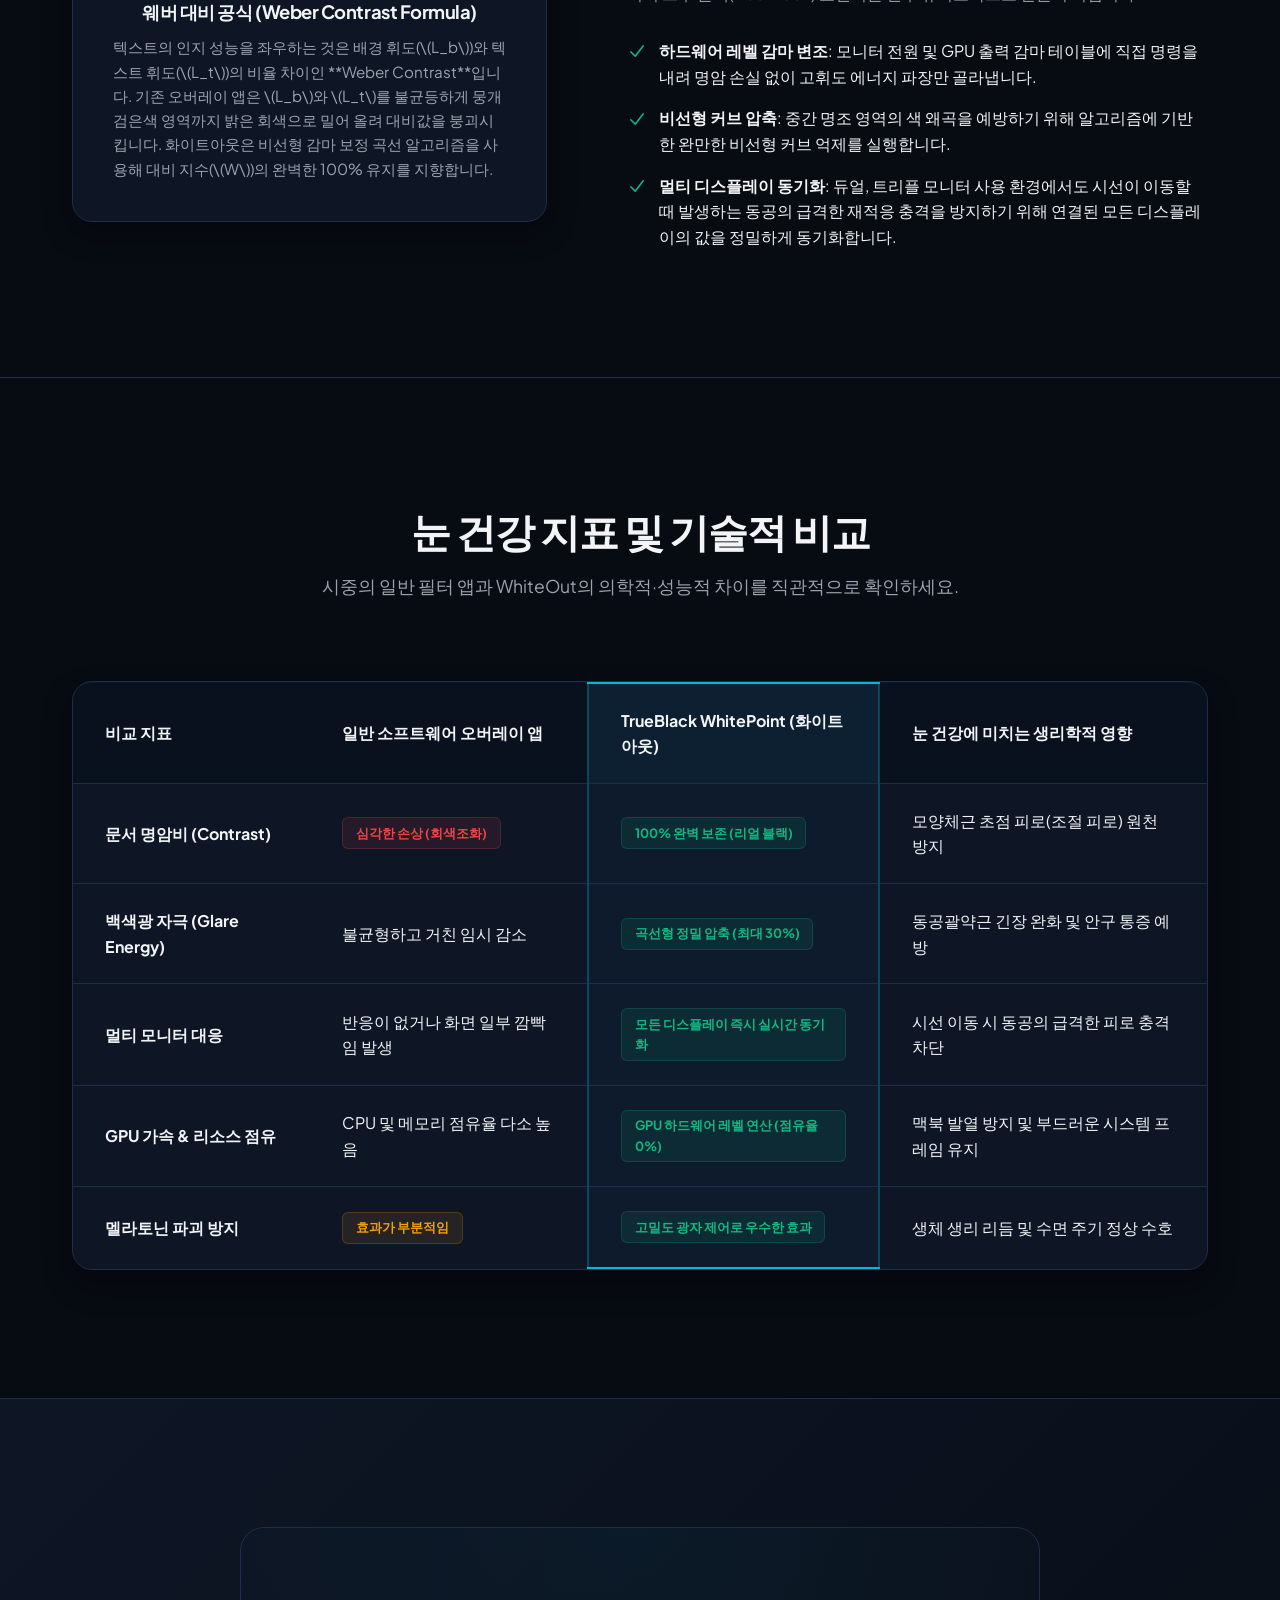
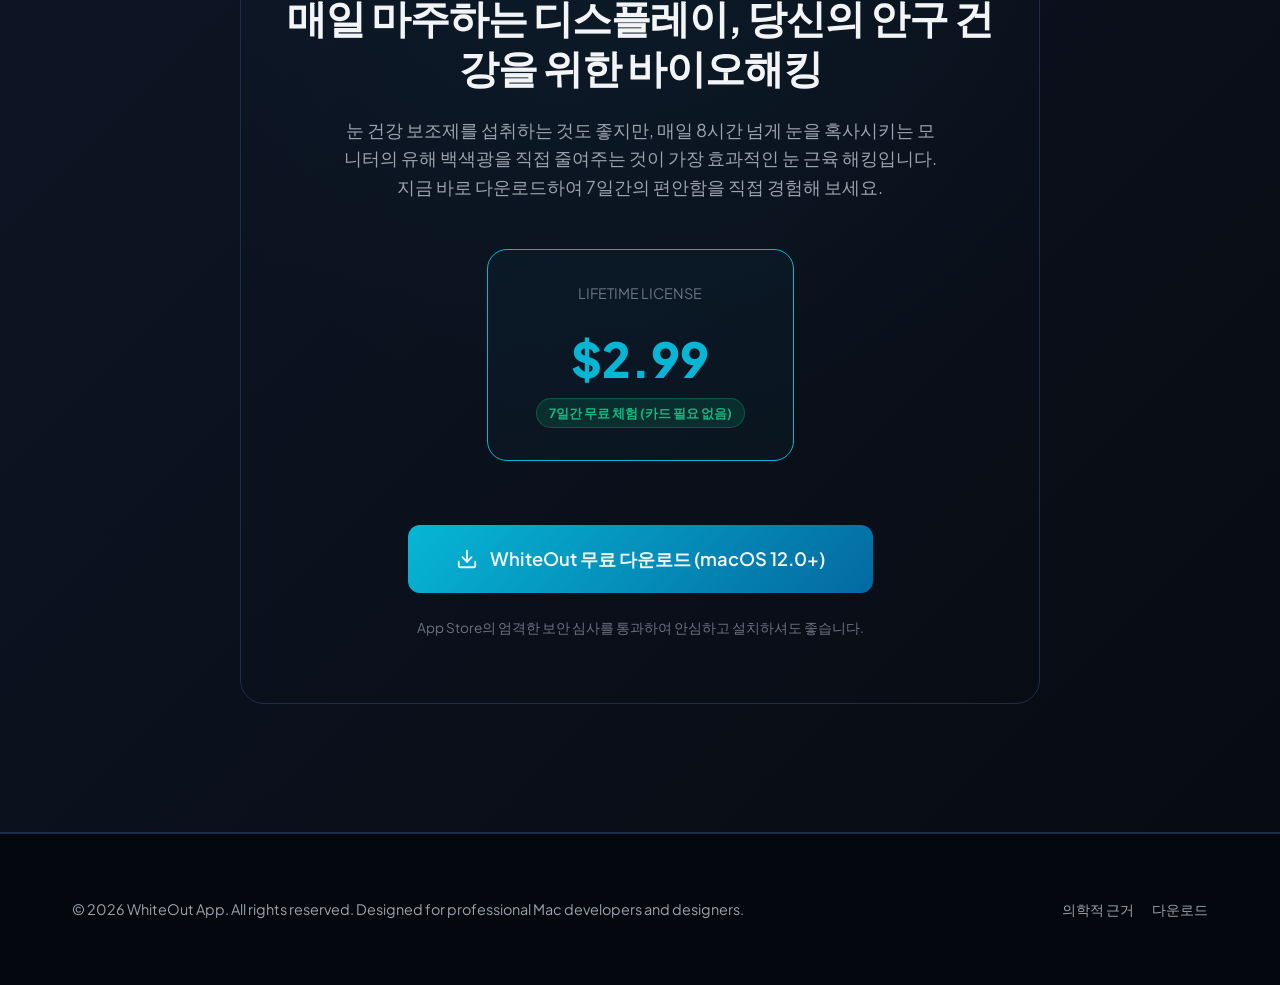
==== commit 161c6ac5: "Restore glare star and glare lines overlay on browser-glaring screen" ====
--- a/new_web/index.html
+++ b/new_web/index.html
@@ -105,6 +105,14 @@
                                 </div>
                                 <!-- Right half: Glaring White Browser with Auto Scroll -->
                                 <div class="screen-half half-light-browser browser-glaring">
+                                    <div class="glare-lines-wrapper">
+                                        <div class="glare-line-item l-1"></div>
+                                        <div class="glare-line-item l-2"></div>
+                                        <div class="glare-line-item l-3"></div>
+                                    </div>
+                                    <svg class="glare-star" viewBox="0 0 100 100" xmlns="http://www.w3.org/2000/svg">
+                                        <path d="M50,10 L55,40 L85,45 L55,50 L50,80 L45,50 L15,45 L45,40 Z" fill="#f59e0b" class="flashbang-anim"/>
+                                    </svg>
                                     <div class="browser-scroll-container">
                                         <div class="browser-content-mock">
                                             <div class="browser-line w-80"></div>
--- a/new_web/style.css
+++ b/new_web/style.css
@@ -543,6 +543,37 @@
 .browser-glaring .browser-line {
   background: #000000;
 }
+
+.glare-star {
+  position: absolute;
+  top: 50%;
+  left: 50%;
+  transform: translate(-50%, -50%);
+  width: 70px;
+  height: 70px;
+  pointer-events: none;
+  z-index: 3;
+}
+
+.glare-lines-wrapper {
+  position: absolute;
+  top: 0;
+  left: 0;
+  width: 100%;
+  height: 100%;
+  pointer-events: none;
+}
+
+.glare-line-item {
+  position: absolute;
+  height: 1px;
+  background: linear-gradient(90deg, transparent, #f59e0b, transparent);
+  width: 120%;
+}
+
+.glare-line-item.l-1 { top: 25%; left: -10%; transform: rotate(-15deg); }
+.glare-line-item.l-2 { top: 50%; left: -10%; }
+.glare-line-item.l-3 { top: 75%; left: -10%; transform: rotate(15deg); }
 
 
 
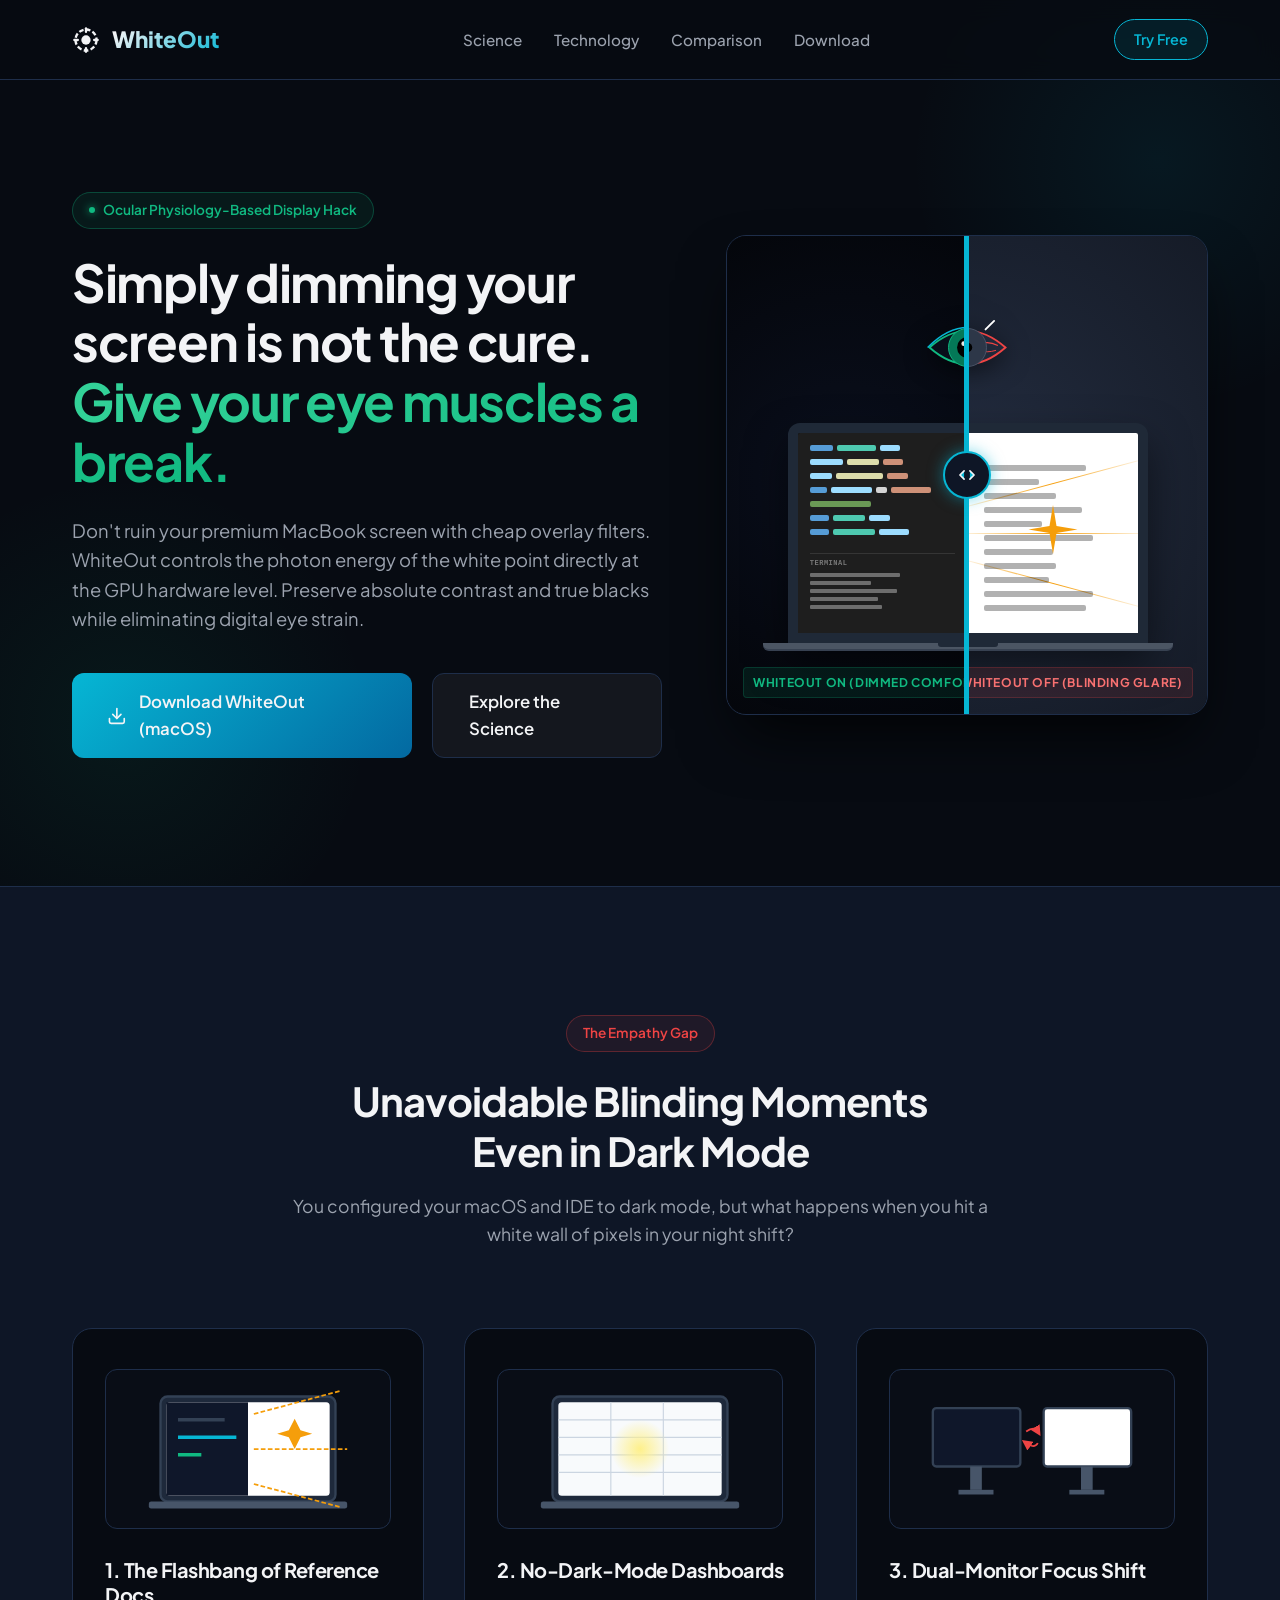
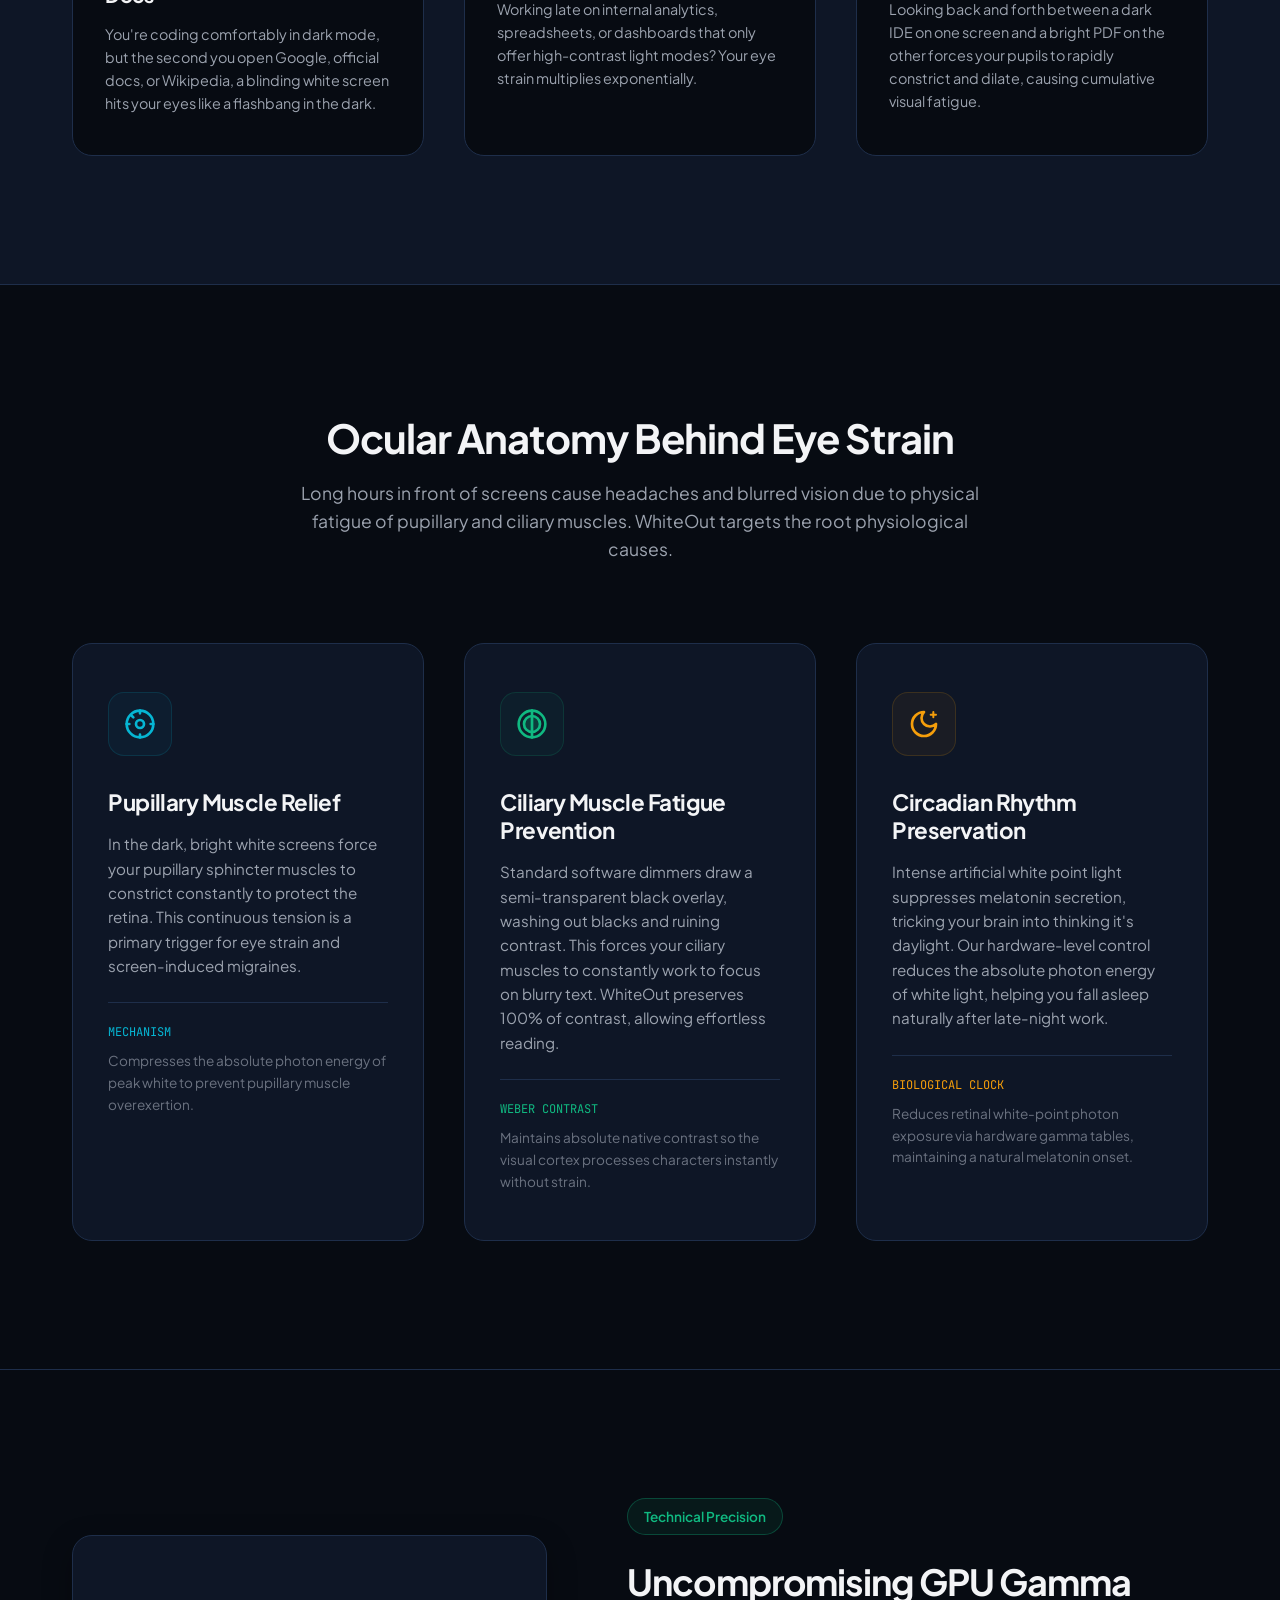
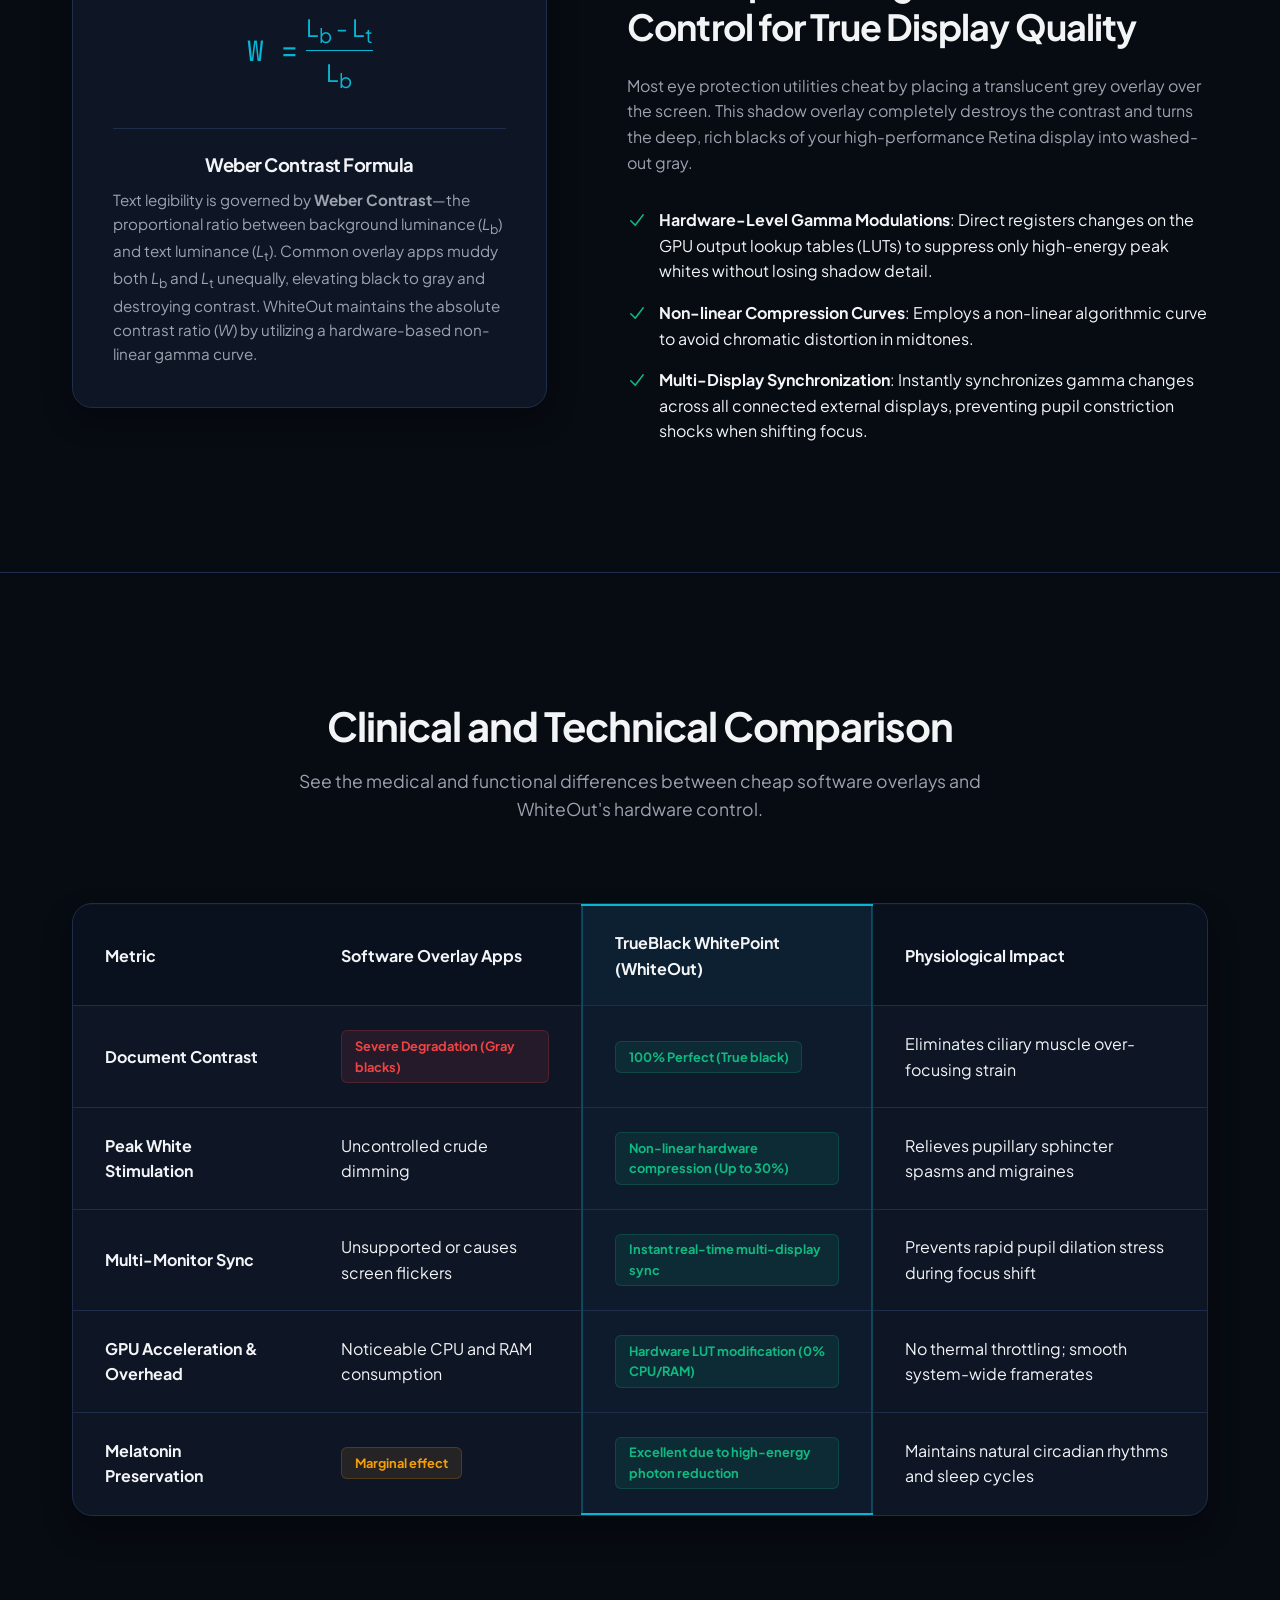
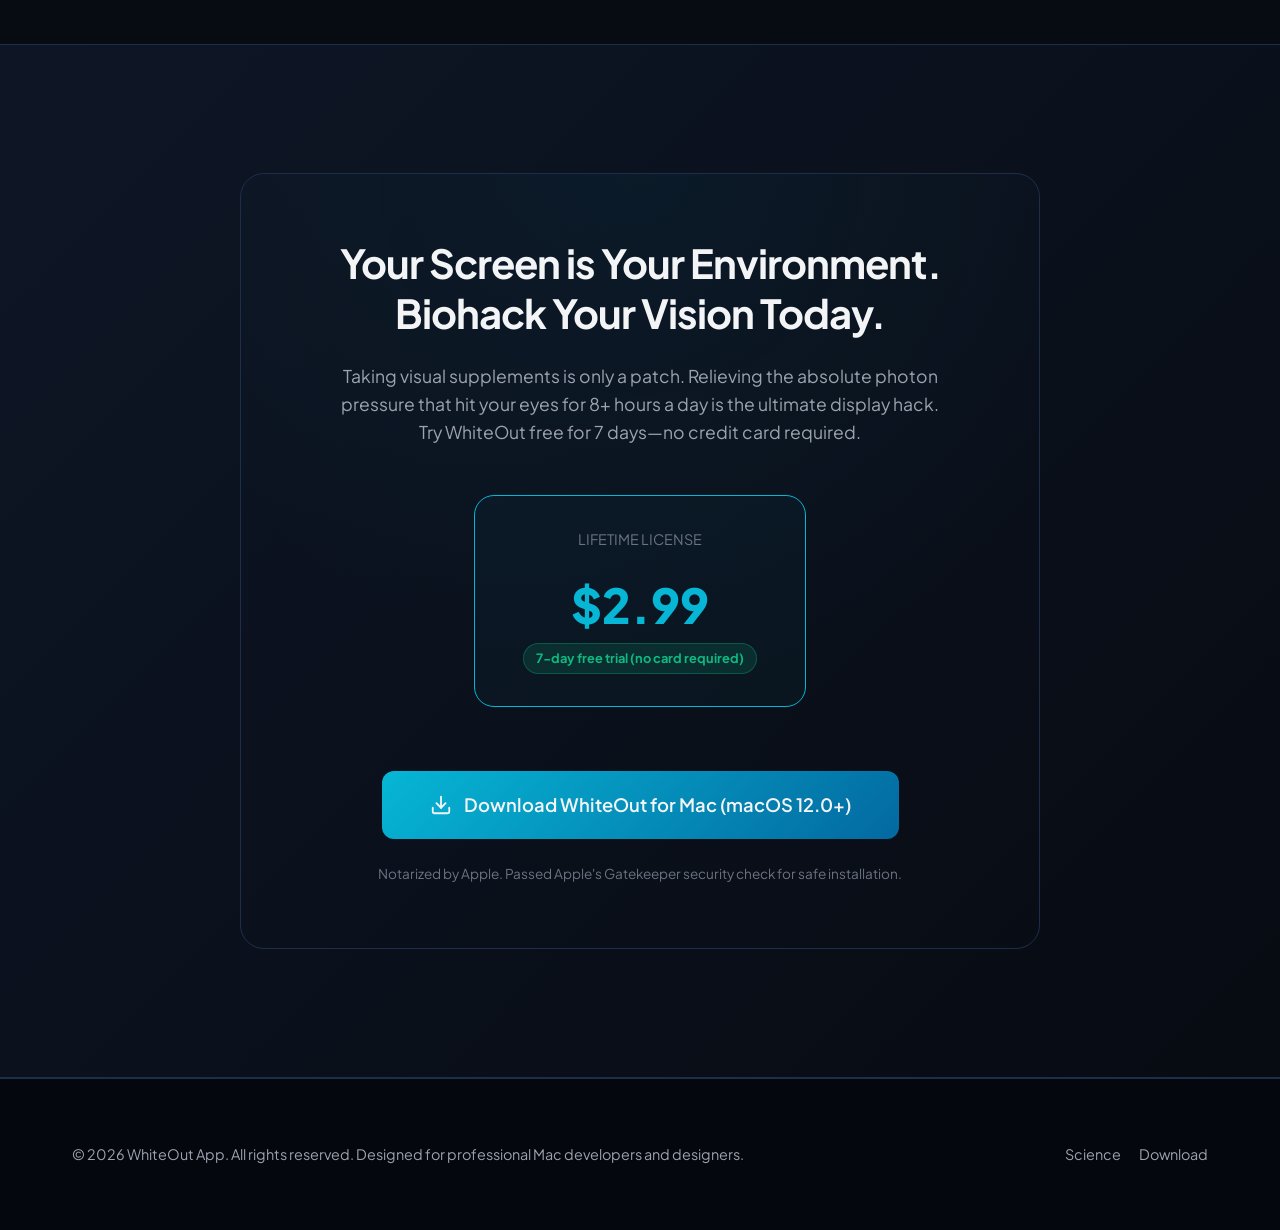
==== commit a99620e2: "Implement global i18n support, replace LaTeX math syntax, update apple notarization details, and tra" ====
--- a/new_web/index.html
+++ b/new_web/index.html
@@ -1,13 +1,45 @@
 <!DOCTYPE html>
-<html lang="ko">
+<html lang="en">
 <head>
     <meta charset="UTF-8">
     <meta name="viewport" content="width=device-width, initial-scale=1.0">
     
-    <!-- SEO Meta Tags -->
-    <title>WhiteOut - GPU 가속 기반 과학적 눈 보호 솔루션</title>
-    <meta name="description" content="단순 밝기 조절이 아닙니다. 대비 감도를 100% 보존하면서 눈의 동공 조절 피로를 해소하고 트루 블랙을 지키는 과학적인 화이트포인트 관리 유틸리티, WhiteOut.">
-    <meta name="keywords" content="화이트포인트, 눈 피로, 안구 피로, 맥북 눈 보호, 맥 밝기 조절, 대비 감도, 모양체근 피로, 동공괄약근">
+    <!-- Dynamic Language Detection & Meta Setup -->
+    <script>
+        (function() {
+            const userLang = navigator.language || navigator.userLanguage || '';
+            const isKorean = userLang.startsWith('ko');
+            if (isKorean) {
+                document.documentElement.classList.add('lang-korean');
+                document.documentElement.lang = 'ko';
+                document.title = "WhiteOut - GPU 가속 기반 과학적 눈 보호 솔루션";
+            } else {
+                document.documentElement.lang = 'en';
+                document.title = "WhiteOut - Scientific Eye Protection via GPU Hardware Acceleration";
+            }
+            
+            window.addEventListener('DOMContentLoaded', () => {
+                const metaDesc = document.querySelector('meta[name="description"]');
+                const metaKeywords = document.querySelector('meta[name="keywords"]');
+                if (metaDesc) {
+                    metaDesc.setAttribute('content', isKorean 
+                        ? "단순 밝기 조절이 아닙니다. 대비 감도를 100% 보존하면서 눈의 동공 조절 피로를 해소하고 트루 블랙을 지키는 과학적인 화이트포인트 관리 유틸리티, WhiteOut."
+                        : "Don't ruin your premium MacBook screen with cheap overlay filters. WhiteOut controls the photon energy of the white point directly at the GPU hardware level. Preserve absolute contrast and true blacks while eliminating digital eye strain."
+                    );
+                }
+                if (metaKeywords) {
+                    metaKeywords.setAttribute('content', isKorean
+                        ? "화이트포인트, 눈 피로, 안구 피로, 맥북 눈 보호, 맥 밝기 조절, 대비 감도, 모양체근 피로, 동공괄약근"
+                        : "white point, eye strain, macbook eye comfort, mac brightness control, contrast sensitivity, ciliary muscle, pupillary sphincter"
+                    );
+                }
+            });
+        })();
+    </script>
+    
+    <!-- SEO Meta Tags (updated dynamically above, fallbacks defined here) -->
+    <meta name="description" content="Don't ruin your premium MacBook screen with cheap overlay filters. WhiteOut controls the photon energy of the white point directly at the GPU hardware level. Preserve absolute contrast and true blacks while eliminating digital eye strain.">
+    <meta name="keywords" content="white point, eye strain, macbook eye comfort, mac brightness control, contrast sensitivity, ciliary muscle, pupillary sphincter">
     
     <!-- Unique ID for testing -->
     <meta name="app-id" content="whiteout-health-landing-page">
@@ -32,12 +64,35 @@
                 WhiteOut
             </a>
             <ul class="nav-links">
-                <li><a href="#science">의학적 근거</a></li>
-                <li><a href="#contrast">대비 보존 기술</a></li>
-                <li><a href="#compare">비교 분석</a></li>
-                <li><a href="#download">다운로드</a></li>
+                <li>
+                    <a href="#science">
+                        <span class="lang-en">Science</span>
+                        <span class="lang-ko">의학적 근거</span>
+                    </a>
+                </li>
+                <li>
+                    <a href="#contrast">
+                        <span class="lang-en">Technology</span>
+                        <span class="lang-ko">대비 보존 기술</span>
+                    </a>
+                </li>
+                <li>
+                    <a href="#compare">
+                        <span class="lang-en">Comparison</span>
+                        <span class="lang-ko">비교 분석</span>
+                    </a>
+                </li>
+                <li>
+                    <a href="#download">
+                        <span class="lang-en">Download</span>
+                        <span class="lang-ko">다운로드</span>
+                    </a>
+                </li>
             </ul>
-            <a href="#download" class="nav-cta">무료 체험하기</a>
+            <a href="#download" class="nav-cta">
+                <span class="lang-en">Try Free</span>
+                <span class="lang-ko">무료 체험하기</span>
+            </a>
         </div>
     </header>
 
@@ -47,24 +102,27 @@
             <div class="hero-content">
                 <div class="badge">
                     <div class="badge-dot"></div>
-                    안구 생리학 기반의 디스플레이 해킹
+                    <span class="lang-en">Ocular Physiology-Based Display Hack</span>
+                    <span class="lang-ko">안구 생리학 기반의 디스플레이 해킹</span>
                 </div>
                 <h1 class="hero-title">
-                    밝기만 낮추는 것은<br>
-                    <span class="highlight-tech">해결책이 아닙니다.</span><br>
-                    <span class="highlight-health">눈의 근육을 쉬게 하세요.</span>
+                    <span class="lang-en">Simply dimming your screen is not the cure.<br><span class="highlight-health">Give your eye muscles a break.</span></span>
+                    <span class="lang-ko">밝기만 낮추는 것은<br><span class="highlight-tech">해결책이 아닙니다.</span><br><span class="highlight-health">눈의 근육을 쉬게 하세요.</span></span>
                 </h1>
                 <p class="hero-desc">
-                    수백만 원짜리 맥북의 선명한 디스플레이 화질을 소프트웨어 레이어 필터로 망치지 마세요. 
-                    WhiteOut은 GPU 하드웨어 레벨에서 화이트포인트의 광자 에너지만을 비선형으로 제어하여, 
-                    <strong>완벽한 명암비와 리얼 블랙을 보존</strong>하면서 안구의 조절 스트레스를 예방합니다.
+                    <span class="lang-en">Don't ruin your premium MacBook screen with cheap overlay filters. WhiteOut controls the photon energy of the white point directly at the GPU hardware level. Preserve absolute contrast and true blacks while eliminating digital eye strain.</span>
+                    <span class="lang-ko">수백만 원짜리 맥북의 선명한 디스플레이 화질을 소프트웨어 레이어 필터로 망치지 마세요. WhiteOut은 GPU 하드웨어 레벨에서 화이트포인트의 광자 에너지만을 비선형으로 제어하여, <strong>완벽한 명암비와 리얼 블랙을 보존</strong>하면서 안구의 조절 스트레스를 예방합니다.</span>
                 </p>
                 <div class="hero-ctas">
                     <a href="#download" class="btn btn-primary">
                         <svg width="20" height="20" viewBox="0 0 24 24" fill="none" stroke="currentColor" stroke-width="2" stroke-linecap="round" stroke-linejoin="round"><path d="M21 15v4a2 2 0 0 1-2 2H5a2 2 0 0 1-2-2v-4"/><polyline points="7 10 12 15 17 10"/><line x1="12" y1="15" x2="12" y2="3"/></svg>
-                        WhiteOut 다운로드 (macOS)
+                        <span class="lang-en">Download WhiteOut (macOS)</span>
+                        <span class="lang-ko">WhiteOut 다운로드 (macOS)</span>
                     </a>
-                    <a href="#science" class="btn btn-secondary">과학적 원리 보기</a>
+                    <a href="#science" class="btn btn-secondary">
+                        <span class="lang-en">Explore the Science</span>
+                        <span class="lang-ko">과학적 원리 보기</span>
+                    </a>
                 </div>
             </div>
             
@@ -139,7 +197,10 @@
                             </div>
                             <div class="laptop-base"></div>
                         </div>
-                        <span class="slider-label label-before">WhiteOut OFF (순정 화면 - 눈부심 최대)</span>
+                        <span class="slider-label label-before">
+                            <span class="lang-en">WhiteOut OFF (Blinding glare)</span>
+                            <span class="lang-ko">WhiteOut OFF (순정 화면 - 눈부심 최대)</span>
+                        </span>
                     </div>
                 </div>
                 
@@ -174,7 +235,8 @@
                                         <svg viewBox="0 0 24 24" fill="none" stroke="currentColor" stroke-width="3" xmlns="http://www.w3.org/2000/svg">
                                             <polyline points="20 6 9 17 4 12"/>
                                         </svg>
-                                        눈 보호 작동중
+                                        <span class="lang-en">Protection Active</span>
+                                        <span class="lang-ko">눈 보호 작동중</span>
                                     </div>
                                     <div class="browser-scroll-container">
                                         <div class="browser-content-mock">
@@ -202,7 +264,10 @@
                             </div>
                             <div class="laptop-base"></div>
                         </div>
-                        <span class="slider-label label-after">WhiteOut ON (화이트포인트 감소 - 눈 편안함)</span>
+                        <span class="slider-label label-after">
+                            <span class="lang-en">WhiteOut ON (Dimmed comfort)</span>
+                            <span class="lang-ko">WhiteOut ON (화이트포인트 감소 - 눈 편안함)</span>
+                        </span>
                     </div>
                 </div>
                 
@@ -223,9 +288,13 @@
         <div class="container">
             <div class="section-header">
                 <div class="badge" style="background: rgba(239, 68, 68, 0.08); border-color: rgba(239, 68, 68, 0.3); color: #ef4444">The Empathy Gap</div>
-                <h2 class="section-title">다크 모드를 켰는데도<br>피할 수 없는 '눈뽕'의 순간들</h2>
+                <h2 class="section-title">
+                    <span class="lang-en">Unavoidable Blinding Moments<br>Even in Dark Mode</span>
+                    <span class="lang-ko">다크 모드를 켰는데도<br>피할 수 없는 '눈뽕'의 순간들</span>
+                </h2>
                 <p class="section-subtitle">
-                    맥북과 주요 개발 툴은 어둡게 설정했지만, 작업 중 불쑥 마주치는 새하얀 화면 테러에 고통받은 경험이 있으신가요?
+                    <span class="lang-en">You configured your macOS and IDE to dark mode, but what happens when you hit a white wall of pixels in your night shift?</span>
+                    <span class="lang-ko">맥북과 주요 개발 툴은 어둡게 설정했지만, 작업 중 불쑥 마주치는 새하얀 화면 테러에 고통받은 경험이 있으신가요?</span>
                 </p>
             </div>
             
@@ -246,9 +315,13 @@
                             <path d="M140,60 L145,50 L155,47 L145,44 L140,34 L135,44 L125,47 L135,50 Z" fill="#f59e0b" class="flashbang-anim"/>
                         </svg>
                     </div>
-                    <h3 class="pain-card-title">1. 구글링 / 레퍼런스 문서 습격</h3>
+                    <h3 class="pain-card-title">
+                        <span class="lang-en">1. The Flashbang of Reference Docs</span>
+                        <span class="lang-ko">1. 구글링 / 레퍼런스 문서 습격</span>
+                    </h3>
                     <p class="pain-card-desc">
-                        개발 툴은 다크 모드로 설정하여 편안하게 코딩하고 있었는데, 코드 에러 해결을 위해 구글링을 하거나 라이브러리 공식 Docs, 위키피디아 등을 여는 순간 **밤하늘의 섬광탄처럼 눈을 강타하는 흰색 화면**을 마주합니다.
+                        <span class="lang-en">You're coding comfortably in dark mode, but the second you open Google, official docs, or Wikipedia, a blinding white screen hits your eyes like a flashbang in the dark.</span>
+                        <span class="lang-ko">개발 툴은 다크 모드로 설정하여 편안하게 코딩하고 있었는데, 코드 에러 해결을 위해 구글링을 하거나 라이브러리 공식 Docs, 위키피디아 등을 여는 순간 밤하늘의 섬광탄처럼 눈을 강타하는 흰색 화면을 마주합니다.</span>
                     </p>
                 </div>
                 
@@ -273,9 +346,13 @@
                             </defs>
                         </svg>
                     </div>
-                    <h3 class="pain-card-title">2. 다크 모드가 없는 웹 앱 / 대시보드</h3>
+                    <h3 class="pain-card-title">
+                        <span class="lang-en">2. No-Dark-Mode Dashboards</span>
+                        <span class="lang-ko">2. 다크 모드가 없는 웹 앱 / 대시보드</span>
+                    </h3>
                     <p class="pain-card-desc">
-                        사내 인프라 모니터링 대시보드, 스프레드시트(Excel), 혹은 Notion 페이지 등 **기본적으로 밝은 백색 바탕만 제공하는 생산성 툴**을 야간에 장시간 사용해야 할 때 눈의 피로는 걷잡을 수 없이 증폭됩니다.
+                        <span class="lang-en">Working late on internal analytics, spreadsheets, or dashboards that only offer high-contrast light modes? Your eye strain multiplies exponentially.</span>
+                        <span class="lang-ko">사내 인프라 모니터링 대시보드, 스프레드시트(Excel), 혹은 Notion 페이지 등 기본적으로 밝은 백색 바탕만 제공하는 생산성 툴을 야간에 장시간 사용해야 할 때 눈의 피로는 걷잡을 수 없이 증폭됩니다.</span>
                     </p>
                 </div>
                 
@@ -297,9 +374,13 @@
                             </defs>
                         </svg>
                     </div>
-                    <h3 class="pain-card-title">3. 듀얼 모니터 시선 전환의 피로</h3>
+                    <h3 class="pain-card-title">
+                        <span class="lang-en">3. Dual-Monitor Focus Shift</span>
+                        <span class="lang-ko">3. 듀얼 모니터 시선 전환의 피로</span>
+                    </h3>
                     <p class="pain-card-desc">
-                        한쪽 모니터에는 어두운 테마의 코드를 띄우고, 다른 쪽 모니터에는 흰 배경의 기획서나 PDF를 띄워두었을 때, **양쪽을 번갈아 볼 때마다 동공 조절근이 급격히 수축과 이완을 반복**하여 실시간으로 무리를 줍니다.
+                        <span class="lang-en">Looking back and forth between a dark IDE on one screen and a bright PDF on the other forces your pupils to rapidly constrict and dilate, causing cumulative visual fatigue.</span>
+                        <span class="lang-ko">한쪽 모니터에는 어두운 테마의 코드를 띄우고, 다른 쪽 모니터에는 흰 배경의 기획서나 PDF를 띄워두었을 때, 양쪽을 번갈아 볼 때마다 동공 조절근이 급격히 수축과 이완을 반복하여 실시간으로 무리를 줍니다.</span>
                     </p>
                 </div>
             </div>
@@ -310,10 +391,13 @@
     <section id="science">
         <div class="container">
             <div class="section-header">
-                <h2 class="section-title">눈의 피로를 유발하는 안구 해부학적 원인</h2>
+                <h2 class="section-title">
+                    <span class="lang-en">Ocular Anatomy Behind Eye Strain</span>
+                    <span class="lang-ko">눈의 피로를 유발하는 안구 해부학적 원인</span>
+                </h2>
                 <p class="section-subtitle">
-                    모니터를 오래 볼 때 눈이 침침하고 머리가 아픈 것은 생리학적 원인이 존재하기 때문입니다. 
-                    화이트아웃은 증상을 가리는 것이 아니라 원인을 예방합니다.
+                    <span class="lang-en">Long hours in front of screens cause headaches and blurred vision due to physical fatigue of pupillary and ciliary muscles. WhiteOut targets the root physiological causes.</span>
+                    <span class="lang-ko">모니터를 오래 볼 때 눈이 침침하고 머리가 아픈 것은 생리학적 원인이 존재하기 때문입니다. 화이트아웃은 증상을 가리는 것이 아니라 원인을 예방합니다.</span>
                 </p>
             </div>
             
@@ -328,16 +412,19 @@
                             <path d="M12 2v2M12 20v2M2 12h2M20 12h2M5.6 5.6l1.4 1.4M17l1.4 1.4M5.6 18.4l1.4-1.4M17 7l1.4-1.4"/>
                         </svg>
                     </div>
-                    <h3 class="card-title">동공괄약근 긴장 완화</h3>
+                    <h3 class="card-title">
+                        <span class="lang-en">Pupillary Muscle Relief</span>
+                        <span class="lang-ko">동공괄약근 긴장 완화</span>
+                    </h3>
                     <p class="card-desc">
-                        어두운 환경에서 디스플레이의 강렬한 흰색광(화이트포인트)을 마주하면, 
-                        망막을 보호하기 위해 홍채 내부의 <strong>동공괄약근(Pupillary Sphincter Muscle)</strong>이 쉬지 않고 수축합니다. 
-                        이 근육의 장시간 긴장은 안구 통증뿐만 아니라 편두통의 주원인이 됩니다.
+                        <span class="lang-en">In the dark, bright white screens force your pupillary sphincter muscles to constrict constantly to protect the retina. This continuous tension is a primary trigger for eye strain and screen-induced migraines.</span>
+                        <span class="lang-ko">어두운 환경에서 디스플레이의 강렬한 흰색광(화이트포인트)을 마주하면, 망막을 보호하기 위해 홍채 내부의 동공괄약근(Pupillary Sphincter Muscle)이 쉬지 않고 수축합니다. 이 근육의 장시간 긴장은 안구 통증뿐만 아니라 편두통의 주원인이 됩니다.</span>
                     </p>
                     <div class="card-evidence">
                         <span class="evidence-label">Mechanism</span>
                         <p class="evidence-text">
-                            피크 화이트(Peak White)의 광자 에너지만 타겟팅 압축하여 동공 조절근의 반사적 수축 스트레스를 원천 예방합니다.
+                            <span class="lang-en">Compresses the absolute photon energy of peak white to prevent pupillary muscle overexertion.</span>
+                            <span class="lang-ko">피크 화이트(Peak White)의 광자 에너지만 타겟팅 압축하여 동공 조절근의 반사적 수축 스트레스를 원천 예방합니다.</span>
                         </p>
                     </div>
                 </div>
@@ -352,16 +439,19 @@
                             <path d="M12 2v20"/>
                         </svg>
                     </div>
-                    <h3 class="card-title">모양체근 조절 피로 차단</h3>
+                    <h3 class="card-title">
+                        <span class="lang-en">Ciliary Muscle Fatigue Prevention</span>
+                        <span class="lang-ko">모양체근 조절 피로 차단</span>
+                    </h3>
                     <p class="card-desc">
-                        시중의 소프트웨어 디머(Dimmer) 앱들은 화면 위에 반투명한 검은색 레이어를 띄웁니다. 
-                        이로 인해 블랙이 흐려지고 글자 명암비(Contrast)가 망가지면, 우리 눈의 <strong>모양체근(Ciliary Muscle)</strong>은 
-                        글자 초점을 맞추기 위해 무리하게 수정을 반복하여 극심한 초점 피로에 시달립니다.
+                        <span class="lang-en">Standard software dimmers draw a semi-transparent black overlay, washing out blacks and ruining contrast. This forces your ciliary muscles to constantly work to focus on blurry text. WhiteOut preserves 100% of contrast, allowing effortless reading.</span>
+                        <span class="lang-ko">시중의 소프트웨어 디머(Dimmer) 앱들은 화면 위에 반투명한 검은색 레이어를 띄웁니다. 이로 인해 블랙이 흐려지고 글자 명암비(Contrast)가 망가지면, 우리 눈의 모양체근(Ciliary Muscle)은 글자 초점을 맞추기 위해 무리하게 수정을 반복하여 극심한 초점 피로에 시달립니다.</span>
                     </p>
                     <div class="card-evidence">
                         <span class="evidence-label">Weber Contrast</span>
                         <p class="evidence-text">
-                            화질 명암비 손실을 0%로 완벽 보존하여 시각 처리 피질이 추가적인 조절 노력 없이도 글자를 또렷하게 인지하게 돕습니다.
+                            <span class="lang-en">Maintains absolute native contrast so the visual cortex processes characters instantly without strain.</span>
+                            <span class="lang-ko">화질 명암비 손실을 0%로 완벽 보존하여 시각 처리 피질이 추가적인 조절 노력 없이도 글자를 또렷하게 인지하게 돕습니다.</span>
                         </p>
                     </div>
                 </div>
@@ -375,16 +465,19 @@
                             <path d="M19 3v4M21 5h-4" stroke-width="1.5"/>
                         </svg>
                     </div>
-                    <h3 class="card-title">생체 생리 리듬 및 수면 보호</h3>
+                    <h3 class="card-title">
+                        <span class="lang-en">Circadian Rhythm Preservation</span>
+                        <span class="lang-ko">생체 생리 리듬 및 수면 보호</span>
+                    </h3>
                     <p class="card-desc">
-                        인공적인 고에너지 백색광 파장은 망막의 감각 신경 세포를 자극하여 밤을 낮으로 인식하게 만듭니다. 
-                        이는 수면을 유도하는 천연 호르몬인 멜라토닌(Melatonin) 분비를 억제하여 
-                        수면 주기를 교란시키고 야간 생체 리듬을 완전히 파괴합니다.
+                        <span class="lang-en">Intense artificial white point light suppresses melatonin secretion, tricking your brain into thinking it's daylight. Our hardware-level control reduces the absolute photon energy of white light, helping you fall asleep naturally after late-night work.</span>
+                        <span class="lang-ko">인공적인 고에너지 백색광 파장은 망막의 감각 신경 세포를 자극하여 밤을 낮으로 인식하게 만듭니다. 이는 수면을 유도하는 천연 호르몬인 멜라토닌(Melatonin) 분비를 억제하여 수면 주기를 교란시키고 야간 생체 리듬을 완전히 파괴합니다.</span>
                     </p>
                     <div class="card-evidence">
                         <span class="evidence-label">Biological Clock</span>
                         <p class="evidence-text">
-                            GPU 레벨의 하드웨어 감마 제어로 망막에 닿는 백색광 자극의 절대 에너지를 감소시켜 밤샘 작업 후에도 빠르고 깊은 수면을 유도합니다.
+                            <span class="lang-en">Reduces retinal white-point photon exposure via hardware gamma tables, maintaining a natural melatonin onset.</span>
+                            <span class="lang-ko">GPU 레벨의 하드웨어 감마 제어로 망막에 닿는 백색광 자극의 절대 에너지를 감소시켜 밤샘 작업 후에도 빠르고 깊은 수면을 유도합니다.</span>
                         </p>
                     </div>
                 </div>
@@ -402,40 +495,53 @@
                         <span style="border-top:1px solid currentColor; padding-top:2px">L<sub>b</sub></span>
                     </span>
                 </div>
-                <h4 style="font-size:1.15rem; margin-bottom:0.75rem; text-align:center;">웨버 대비 공식 (Weber Contrast Formula)</h4>
+                <h4 style="font-size:1.15rem; margin-bottom:0.75rem; text-align:center;">
+                    <span class="lang-en">Weber Contrast Formula</span>
+                    <span class="lang-ko">웨버 대비 공식 (Weber Contrast Formula)</span>
+                </h4>
                 <p class="math-desc">
-                    텍스트의 인지 성능을 좌우하는 것은 배경 휘도(\(L_b\))와 텍스트 휘도(\(L_t\))의 비율 차이인 **Weber Contrast**입니다. 
-                    기존 오버레이 앱은 \(L_b\)와 \(L_t\)를 불균등하게 뭉개 검은색 영역까지 밝은 회색으로 밀어 올려 대비값을 붕괴시킵니다. 
-                    화이트아웃은 비선형 감마 보정 곡선 알고리즘을 사용해 대비 지수(\(W\))의 완벽한 100% 유지를 지향합니다.
+                    <span class="lang-en">Text legibility is governed by <strong>Weber Contrast</strong>—the proportional ratio between background luminance (<i>L</i><sub>b</sub>) and text luminance (<i>L</i><sub>t</sub>). Common overlay apps muddy both <i>L</i><sub>b</sub> and <i>L</i><sub>t</sub> unequally, elevating black to gray and destroying contrast. WhiteOut maintains the absolute contrast ratio (<i>W</i>) by utilizing a hardware-based non-linear gamma curve.</span>
+                    <span class="lang-ko">텍스트의 인지 성능을 좌우하는 것은 배경 휘도(<i>L</i><sub>b</sub>)와 텍스트 휘도(<i>L</i><sub>t</sub>)의 비율 차이인 <strong>Weber Contrast</strong>입니다. 기존 오버레이 앱은 <i>L</i><sub>b</sub>와 <i>L</i><sub>t</sub>를 불균등하게 뭉개 검은색 영역까지 밝은 회색으로 밀어 올려 대비값을 붕괴시킵니다. 화이트아웃은 비선형 감마 보정 곡선 알고리즘을 사용해 대비 지수(<i>W</i>)의 완벽한 100% 유지를 지향합니다.</span>
                 </p>
             </div>
             
             <div class="tech-explanation">
                 <div class="badge">Technical Precision</div>
-                <h2 style="font-size:2.25rem; margin-bottom:1.5rem;">디스플레이 화질 보존을 위한 독보적인 GPU 감마 제어</h2>
+                <h2 style="font-size:2.25rem; margin-bottom:1.5rem;">
+                    <span class="lang-en">Uncompromising GPU Gamma Control for True Display Quality</span>
+                    <span class="lang-ko">디스플레이 화질 보존을 위한 독보적인 GPU 감마 제어</span>
+                </h2>
                 <p style="margin-bottom:1.5rem;">
-                    대부분의 눈 보호 앱들은 편의성을 위해 화면 위에 단순 회색 레이어를 얹는 방식으로 눈을 속입니다. 
-                    이러한 쉐도우 오버레이는 수백만 원 가치의 고성능 레티나 디스플레이의 트루 블랙(True Black) 표현력을 전부 휴지조각으로 만들어 버립니다.
+                    <span class="lang-en">Most eye protection utilities cheat by placing a translucent grey overlay over the screen. This shadow overlay completely destroys the contrast and turns the deep, rich blacks of your high-performance Retina display into washed-out gray.</span>
+                    <span class="lang-ko">대부분의 눈 보호 앱들은 편의성을 위해 화면 위에 단순 회색 레이어를 얹는 방식으로 눈을 속입니다. 이러한 쉐도우 오버레이는 수백만 원 가치의 고성능 레티나 디스플레이의 트루 블랙(True Black) 표현력을 전부 휴지조각으로 만들어 버립니다.</span>
                 </p>
                 <ul class="bullet-list">
                     <li class="bullet-item">
-                        <!-- Check Icon SVG -->
                         <svg viewBox="0 0 20 20" fill="currentColor">
                             <path fill-rule="evenodd" d="M16.704 4.153a.75.75 0 0 1 .143 1.052l-8 10.5a.75.75 0 0 1-1.127.075l-4.5-4.5a.75.75 0 0 1 1.06-1.06l3.894 3.893 7.48-9.817a.75.75 0 0 1 1.05-.143z" clip-rule="evenodd" />
                         </svg>
-                        <span><strong>하드웨어 레벨 감마 변조</strong>: 모니터 전원 및 GPU 출력 감마 테이블에 직접 명령을 내려 명암 손실 없이 고휘도 에너지 파장만 골라냅니다.</span>
+                        <span>
+                            <span class="lang-en"><strong>Hardware-Level Gamma Modulations</strong>: Direct registers changes on the GPU output lookup tables (LUTs) to suppress only high-energy peak whites without losing shadow detail.</span>
+                            <span class="lang-ko"><strong>하드웨어 레벨 감마 변조</strong>: 모니터 전원 및 GPU 출력 감마 테이블에 직접 명령을 내려 명암 손실 없이 고휘도 에너지 파장만 골라냅니다.</span>
+                        </span>
                     </li>
                     <li class="bullet-item">
                         <svg viewBox="0 0 20 20" fill="currentColor">
                             <path fill-rule="evenodd" d="M16.704 4.153a.75.75 0 0 1 .143 1.052l-8 10.5a.75.75 0 0 1-1.127.075l-4.5-4.5a.75.75 0 0 1 1.06-1.06l3.894 3.893 7.48-9.817a.75.75 0 0 1 1.05-.143z" clip-rule="evenodd" />
                         </svg>
-                        <span><strong>비선형 커브 압축</strong>: 중간 명조 영역의 색 왜곡을 예방하기 위해 알고리즘에 기반한 완만한 비선형 커브 억제를 실행합니다.</span>
+                        <span>
+                            <span class="lang-en"><strong>Non-linear Compression Curves</strong>: Employs a non-linear algorithmic curve to avoid chromatic distortion in midtones.</span>
+                            <span class="lang-ko"><strong>비선형 커브 압축</strong>: 중간 명조 영역의 색 왜곡을 예방하기 위해 알고리즘에 기반한 완만한 비선형 커브 억제를 실행합니다.</span>
+                        </span>
                     </li>
                     <li class="bullet-item">
                         <svg viewBox="0 0 20 20" fill="currentColor">
                             <path fill-rule="evenodd" d="M16.704 4.153a.75.75 0 0 1 .143 1.052l-8 10.5a.75.75 0 0 1-1.127.075l-4.5-4.5a.75.75 0 0 1 1.06-1.06l3.894 3.893 7.48-9.817a.75.75 0 0 1 1.05-.143z" clip-rule="evenodd" />
                         </svg>
-                        <span><strong>멀티 디스플레이 동기화</strong>: 듀얼, 트리플 모니터 사용 환경에서도 시선이 이동할 때 발생하는 동공의 급격한 재적응 충격을 방지하기 위해 연결된 모든 디스플레이의 값을 정밀하게 동기화합니다.</span>
+                        <span>
+                            <span class="lang-en"><strong>Multi-Display Synchronization</strong>: Instantly synchronizes gamma changes across all connected external displays, preventing pupil constriction shocks when shifting focus.</span>
+                            <span class="lang-ko"><strong>멀티 디스플레이 동기화</strong>: 듀얼, 트리플 모니터 사용 환경에서도 시선이 이동할 때 발생하는 동공의 급격한 재적응 충격을 방지하기 위해 연결된 모든 디스플레이의 값을 정밀하게 동기화합니다.</span>
+                        </span>
                     </li>
                 </ul>
             </div>
@@ -446,50 +552,128 @@
     <section id="compare">
         <div class="container">
             <div class="section-header">
-                <h2 class="section-title">눈 건강 지표 및 기술적 비교</h2>
-                <p class="section-subtitle">시중의 일반 필터 앱과 WhiteOut의 의학적·성능적 차이를 직관적으로 확인하세요.</p>
+                <h2 class="section-title">
+                    <span class="lang-en">Clinical and Technical Comparison</span>
+                    <span class="lang-ko">눈 건강 지표 및 기술적 비교</span>
+                </h2>
+                <p class="section-subtitle">
+                    <span class="lang-en">See the medical and functional differences between cheap software overlays and WhiteOut's hardware control.</span>
+                    <span class="lang-ko">시중의 일반 필터 앱과 WhiteOut의 의학적·성능적 차이를 직관적으로 확인하세요.</span>
+                </p>
             </div>
             
             <div class="table-wrapper">
                 <table>
                     <thead>
                         <tr>
-                            <th>비교 지표</th>
-                            <th>일반 소프트웨어 오버레이 앱</th>
-                            <th class="col-featured">TrueBlack WhitePoint (화이트아웃)</th>
-                            <th>눈 건강에 미치는 생리학적 영향</th>
+                            <th>
+                                <span class="lang-en">Metric</span>
+                                <span class="lang-ko">비교 지표</span>
+                            </th>
+                            <th>
+                                <span class="lang-en">Software Overlay Apps</span>
+                                <span class="lang-ko">일반 소프트웨어 오버레이 앱</span>
+                            </th>
+                            <th class="col-featured">
+                                <span class="lang-en">TrueBlack WhitePoint (WhiteOut)</span>
+                                <span class="lang-ko">TrueBlack WhitePoint (화이트아웃)</span>
+                            </th>
+                            <th>
+                                <span class="lang-en">Physiological Impact</span>
+                                <span class="lang-ko">눈 건강에 미치는 생리학적 영향</span>
+                            </th>
                         </tr>
                     </thead>
                     <tbody>
                         <tr>
-                            <td><strong>문서 명암비 (Contrast)</strong></td>
-                            <td><span class="status-badge status-negative">심각한 손상 (회색조화)</span></td>
-                            <td class="col-featured"><span class="status-badge status-positive">100% 완벽 보존 (리얼 블랙)</span></td>
-                            <td>모양체근 초점 피로(조절 피로) 원천 방지</td>
+                            <td>
+                                <span class="lang-en"><strong>Document Contrast</strong></span>
+                                <span class="lang-ko"><strong>문서 명암비 (Contrast)</strong></span>
+                            </td>
+                            <td>
+                                <span class="lang-en"><span class="status-badge status-negative">Severe Degradation (Gray blacks)</span></span>
+                                <span class="lang-ko"><span class="status-badge status-negative">심각한 손상 (회색조화)</span></span>
+                            </td>
+                            <td class="col-featured">
+                                <span class="lang-en"><span class="status-badge status-positive">100% Perfect (True black)</span></span>
+                                <span class="lang-ko"><span class="status-badge status-positive">100% 완벽 보존 (리얼 블랙)</span></span>
+                            </td>
+                            <td>
+                                <span class="lang-en">Eliminates ciliary muscle over-focusing strain</span>
+                                <span class="lang-ko">모양체근 초점 피로(조절 피로) 원천 방지</span>
+                            </td>
                         </tr>
                         <tr>
-                            <td><strong>백색광 자극 (Glare Energy)</strong></td>
-                            <td>불균형하고 거친 임시 감소</td>
-                            <td class="col-featured"><span class="status-badge status-positive">곡선형 정밀 압축 (최대 30%)</span></td>
-                            <td>동공괄약근 긴장 완화 및 안구 통증 예방</td>
+                            <td>
+                                <span class="lang-en"><strong>Peak White Stimulation</strong></span>
+                                <span class="lang-ko"><strong>백색광 자극 (Glare Energy)</strong></span>
+                            </td>
+                            <td>
+                                <span class="lang-en">Uncontrolled crude dimming</span>
+                                <span class="lang-ko">불균형하고 거친 임시 감소</span>
+                            </td>
+                            <td class="col-featured">
+                                <span class="lang-en"><span class="status-badge status-positive">Non-linear hardware compression (Up to 30%)</span></span>
+                                <span class="lang-ko"><span class="status-badge status-positive">곡선형 정밀 압축 (최대 30%)</span></span>
+                            </td>
+                            <td>
+                                <span class="lang-en">Relieves pupillary sphincter spasms and migraines</span>
+                                <span class="lang-ko">동공괄약근 긴장 완화 및 안구 통증 예방</span>
+                            </td>
                         </tr>
                         <tr>
-                            <td><strong>멀티 모니터 대응</strong></td>
-                            <td>반응이 없거나 화면 일부 깜빡임 발생</td>
-                            <td class="col-featured"><span class="status-badge status-positive">모든 디스플레이 즉시 실시간 동기화</span></td>
-                            <td>시선 이동 시 동공의 급격한 피로 충격 차단</td>
+                            <td>
+                                <span class="lang-en"><strong>Multi-Monitor Sync</strong></span>
+                                <span class="lang-ko"><strong>멀티 모니터 대응</strong></span>
+                            </td>
+                            <td>
+                                <span class="lang-en">Unsupported or causes screen flickers</span>
+                                <span class="lang-ko">반응이 없거나 화면 일부 깜빡임 발생</span>
+                            </td>
+                            <td class="col-featured">
+                                <span class="lang-en"><span class="status-badge status-positive">Instant real-time multi-display sync</span></span>
+                                <span class="lang-ko"><span class="status-badge status-positive">모든 디스플레이 즉시 실시간 동기화</span></span>
+                            </td>
+                            <td>
+                                <span class="lang-en">Prevents rapid pupil dilation stress during focus shift</span>
+                                <span class="lang-ko">시선 이동 시 동공의 급격한 피로 충격 차단</span>
+                            </td>
                         </tr>
                         <tr>
-                            <td><strong>GPU 가속 & 리소스 점유</strong></td>
-                            <td>CPU 및 메모리 점유율 다소 높음</td>
-                            <td class="col-featured"><span class="status-badge status-positive">GPU 하드웨어 레벨 연산 (점유율 0%)</span></td>
-                            <td>맥북 발열 방지 및 부드러운 시스템 프레임 유지</td>
+                            <td>
+                                <span class="lang-en"><strong>GPU Acceleration & Overhead</strong></span>
+                                <span class="lang-ko"><strong>GPU 가속 & 리소스 점유</strong></span>
+                            </td>
+                            <td>
+                                <span class="lang-en">Noticeable CPU and RAM consumption</span>
+                                <span class="lang-ko">CPU 및 메모리 점유율 다소 높음</span>
+                            </td>
+                            <td class="col-featured">
+                                <span class="lang-en"><span class="status-badge status-positive">Hardware LUT modification (0% CPU/RAM)</span></span>
+                                <span class="lang-ko"><span class="status-badge status-positive">GPU 하드웨어 레벨 연산 (점유율 0%)</span></span>
+                            </td>
+                            <td>
+                                <span class="lang-en">No thermal throttling; smooth system-wide framerates</span>
+                                <span class="lang-ko">맥북 발열 방지 및 부드러운 시스템 프레임 유지</span>
+                            </td>
                         </tr>
                         <tr>
-                            <td><strong>멜라토닌 파괴 방지</strong></td>
-                            <td><span class="status-badge status-warning">효과가 부분적임</span></td>
-                            <td class="col-featured"><span class="status-badge status-positive">고밀도 광자 제어로 우수한 효과</span></td>
-                            <td>생체 생리 리듬 및 수면 주기 정상 수호</td>
+                            <td>
+                                <span class="lang-en"><strong>Melatonin Preservation</strong></span>
+                                <span class="lang-ko"><strong>멜라토닌 파괴 방지</strong></span>
+                            </td>
+                            <td>
+                                <span class="lang-en"><span class="status-badge status-warning">Marginal effect</span></span>
+                                <span class="lang-ko"><span class="status-badge status-warning">효과가 부분적임</span></span>
+                            </td>
+                            <td class="col-featured">
+                                <span class="lang-en"><span class="status-badge status-positive">Excellent due to high-energy photon reduction</span></span>
+                                <span class="lang-ko"><span class="status-badge status-positive">고밀도 광자 제어로 우수한 효과</span></span>
+                            </td>
+                            <td>
+                                <span class="lang-en">Maintains natural circadian rhythms and sleep cycles</span>
+                                <span class="lang-ko">생체 생리 리듬 및 수면 주기 정상 수호</span>
+                            </td>
                         </tr>
                     </tbody>
                 </table>
@@ -501,26 +685,34 @@
     <section class="cta" id="download">
         <div class="container">
             <div class="cta-box">
-                <h2 class="cta-title">매일 마주하는 디스플레이, 당신의 안구 건강을 위한 바이오해킹</h2>
+                <h2 class="cta-title">
+                    <span class="lang-en">Your Screen is Your Environment.<br>Biohack Your Vision Today.</span>
+                    <span class="lang-ko">매일 마주하는 디스플레이,<br>당신의 안구 건강을 위한 바이오해킹</span>
+                </h2>
                 <p class="cta-desc">
-                    눈 건강 보조제를 섭취하는 것도 좋지만, 매일 8시간 넘게 눈을 혹사시키는 모니터의 유해 백색광을 직접 줄여주는 것이 가장 효과적인 눈 근육 해킹입니다. 
-                    지금 바로 다운로드하여 7일간의 편안함을 직접 경험해 보세요.
+                    <span class="lang-en">Taking visual supplements is only a patch. Relieving the absolute photon pressure that hit your eyes for 8+ hours a day is the ultimate display hack. Try WhiteOut free for 7 days—no credit card required.</span>
+                    <span class="lang-ko">눈 건강 보조제를 섭취하는 것도 좋지만, 매일 8시간 넘게 눈을 혹사시키는 모니터의 유해 백색광을 직접 줄여주는 것이 가장 효과적인 눈 근육 해킹입니다. 지금 바로 다운로드하여 7일간의 편안함을 직접 경험해 보세요.</span>
                 </p>
                 
                 <div class="price-card">
                     <span class="price-period">Lifetime License</span>
                     <span class="price-val">$2.99</span>
-                    <span class="price-badge">7일간 무료 체험 (카드 필요 없음)</span>
+                    <span class="price-badge">
+                        <span class="lang-en">7-day free trial (no card required)</span>
+                        <span class="lang-ko">7일간 무료 체험 (카드 필요 없음)</span>
+                    </span>
                 </div>
                 
                 <div style="margin-top: 1rem;">
                     <a href="https://github.com/tank-jw/Whiteout/releases/download/v1.0.0/WhiteOut.dmg" class="btn btn-primary" style="padding: 1.2rem 3rem; font-size:1.15rem;">
                         <svg width="22" height="22" viewBox="0 0 24 24" fill="none" stroke="currentColor" stroke-width="2" stroke-linecap="round" stroke-linejoin="round"><path d="M21 15v4a2 2 0 0 1-2 2H5a2 2 0 0 1-2-2v-4"/><polyline points="7 10 12 15 17 10"/><line x1="12" y1="15" x2="12" y2="3"/></svg>
-                        WhiteOut 무료 다운로드 (macOS 12.0+)
+                        <span class="lang-en">Download WhiteOut for Mac (macOS 12.0+)</span>
+                        <span class="lang-ko">WhiteOut 무료 다운로드 (macOS 12.0+)</span>
                     </a>
                 </div>
                 <p style="margin-top: 1.5rem; font-size: 0.85rem; color: var(--text-muted);">
-                    App Store의 엄격한 보안 심사를 통과하여 안심하고 설치하셔도 좋습니다.
+                    <span class="lang-en">Notarized by Apple. Passed Apple's Gatekeeper security check for safe installation.</span>
+                    <span class="lang-ko">Apple 공증 통과. macOS Gatekeeper의 보안 검사를 마쳐 안심하고 설치하셔도 좋습니다.</span>
                 </p>
             </div>
         </div>
@@ -531,8 +723,14 @@
         <div class="container footer-container">
             <p>&copy; 2026 WhiteOut App. All rights reserved. Designed for professional Mac developers and designers.</p>
             <p>
-                <a href="#science" style="margin-right:1rem;">의학적 근거</a>
-                <a href="#download">다운로드</a>
+                <a href="#science" style="margin-right:1rem;">
+                    <span class="lang-en">Science</span>
+                    <span class="lang-ko">의학적 근거</span>
+                </a>
+                <a href="#download">
+                    <span class="lang-en">Download</span>
+                    <span class="lang-ko">다운로드</span>
+                </a>
             </p>
         </div>
     </footer>
--- a/new_web/style.css
+++ b/new_web/style.css
@@ -1352,3 +1352,24 @@
     display: none;
   }
 }
+
+/* Language Switch System */
+.lang-ko {
+  display: none !important;
+}
+.lang-en {
+  display: inline;
+}
+div.lang-en, p.lang-en, h1.lang-en, h2.lang-en, h3.lang-en, h4.lang-en, ul.lang-en, li.lang-en, section.lang-en {
+  display: block;
+}
+
+html.lang-korean .lang-en {
+  display: none !important;
+}
+html.lang-korean .lang-ko {
+  display: inline;
+}
+html.lang-korean div.lang-ko, html.lang-korean p.lang-ko, html.lang-korean h1.lang-ko, html.lang-korean h2.lang-ko, html.lang-korean h3.lang-ko, html.lang-korean h4.lang-ko, html.lang-korean ul.lang-ko, html.lang-korean li.lang-ko, html.lang-korean section.lang-ko {
+  display: block;
+}
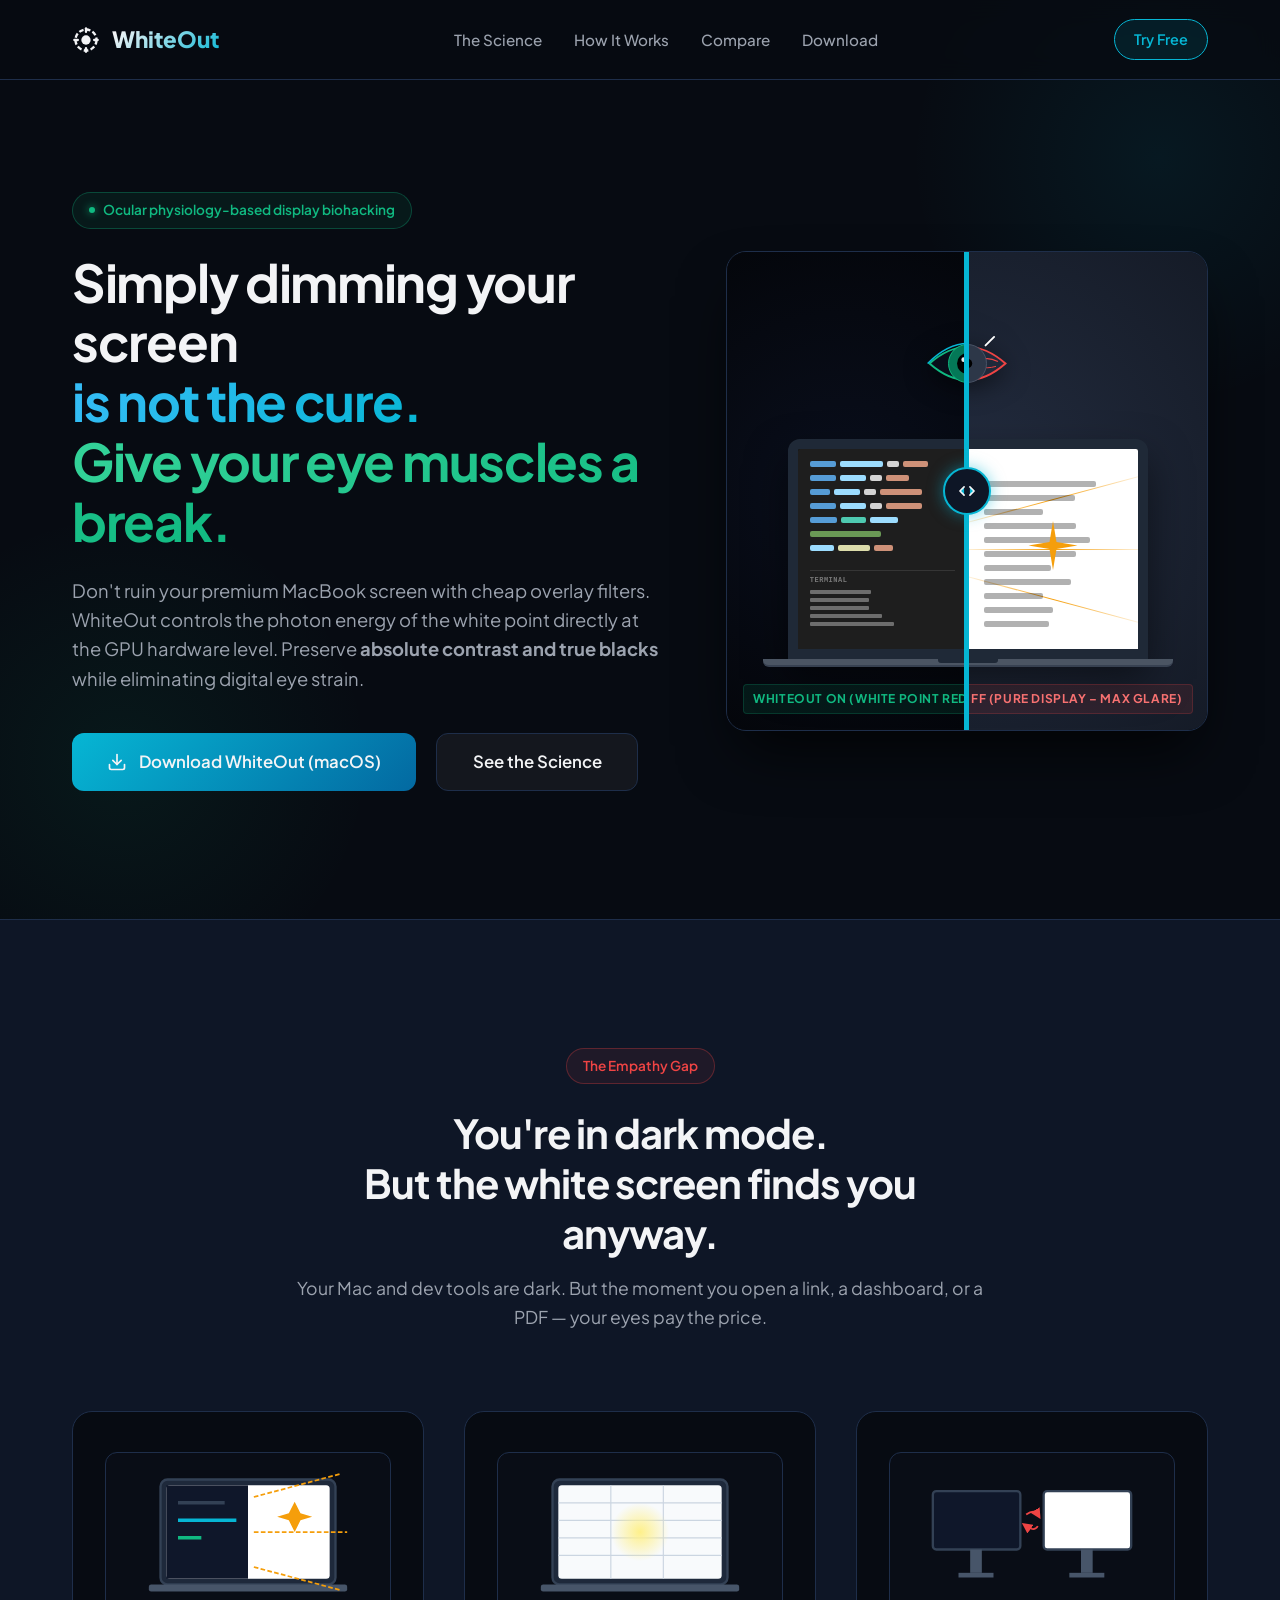
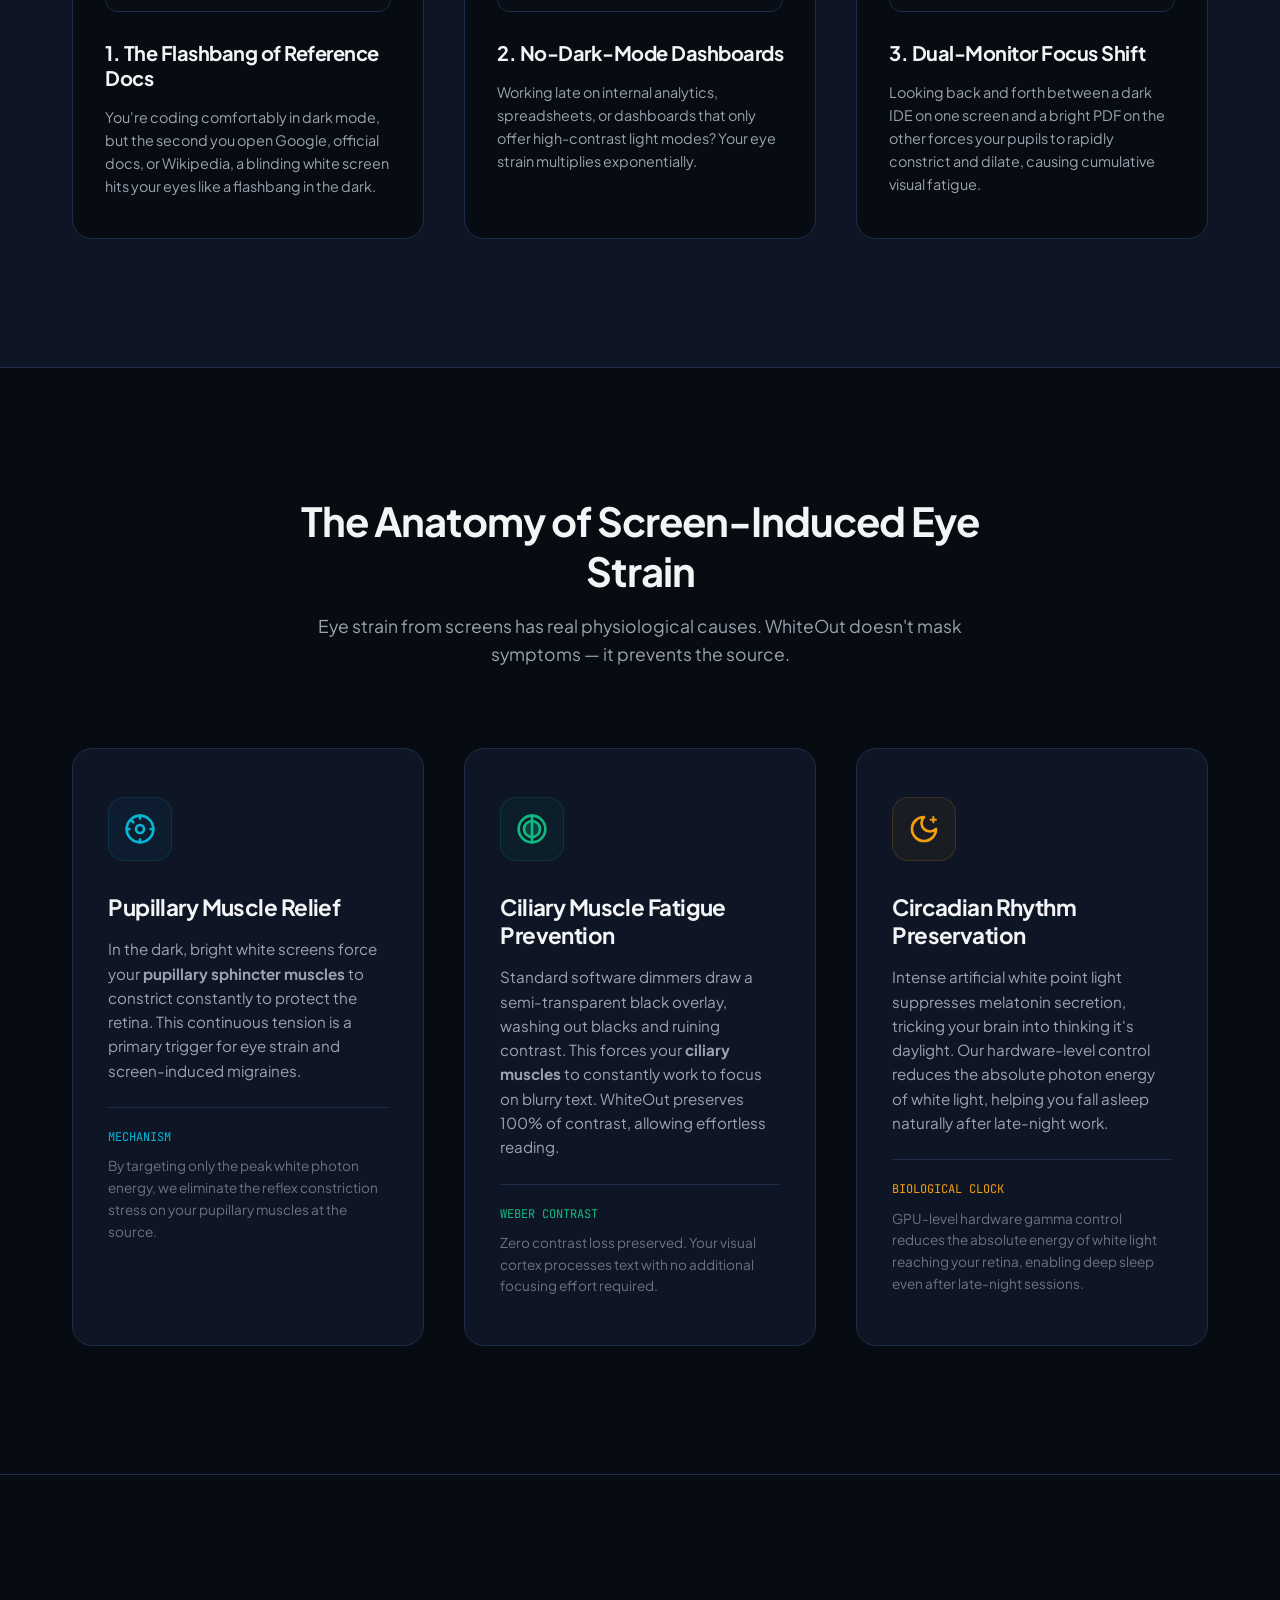
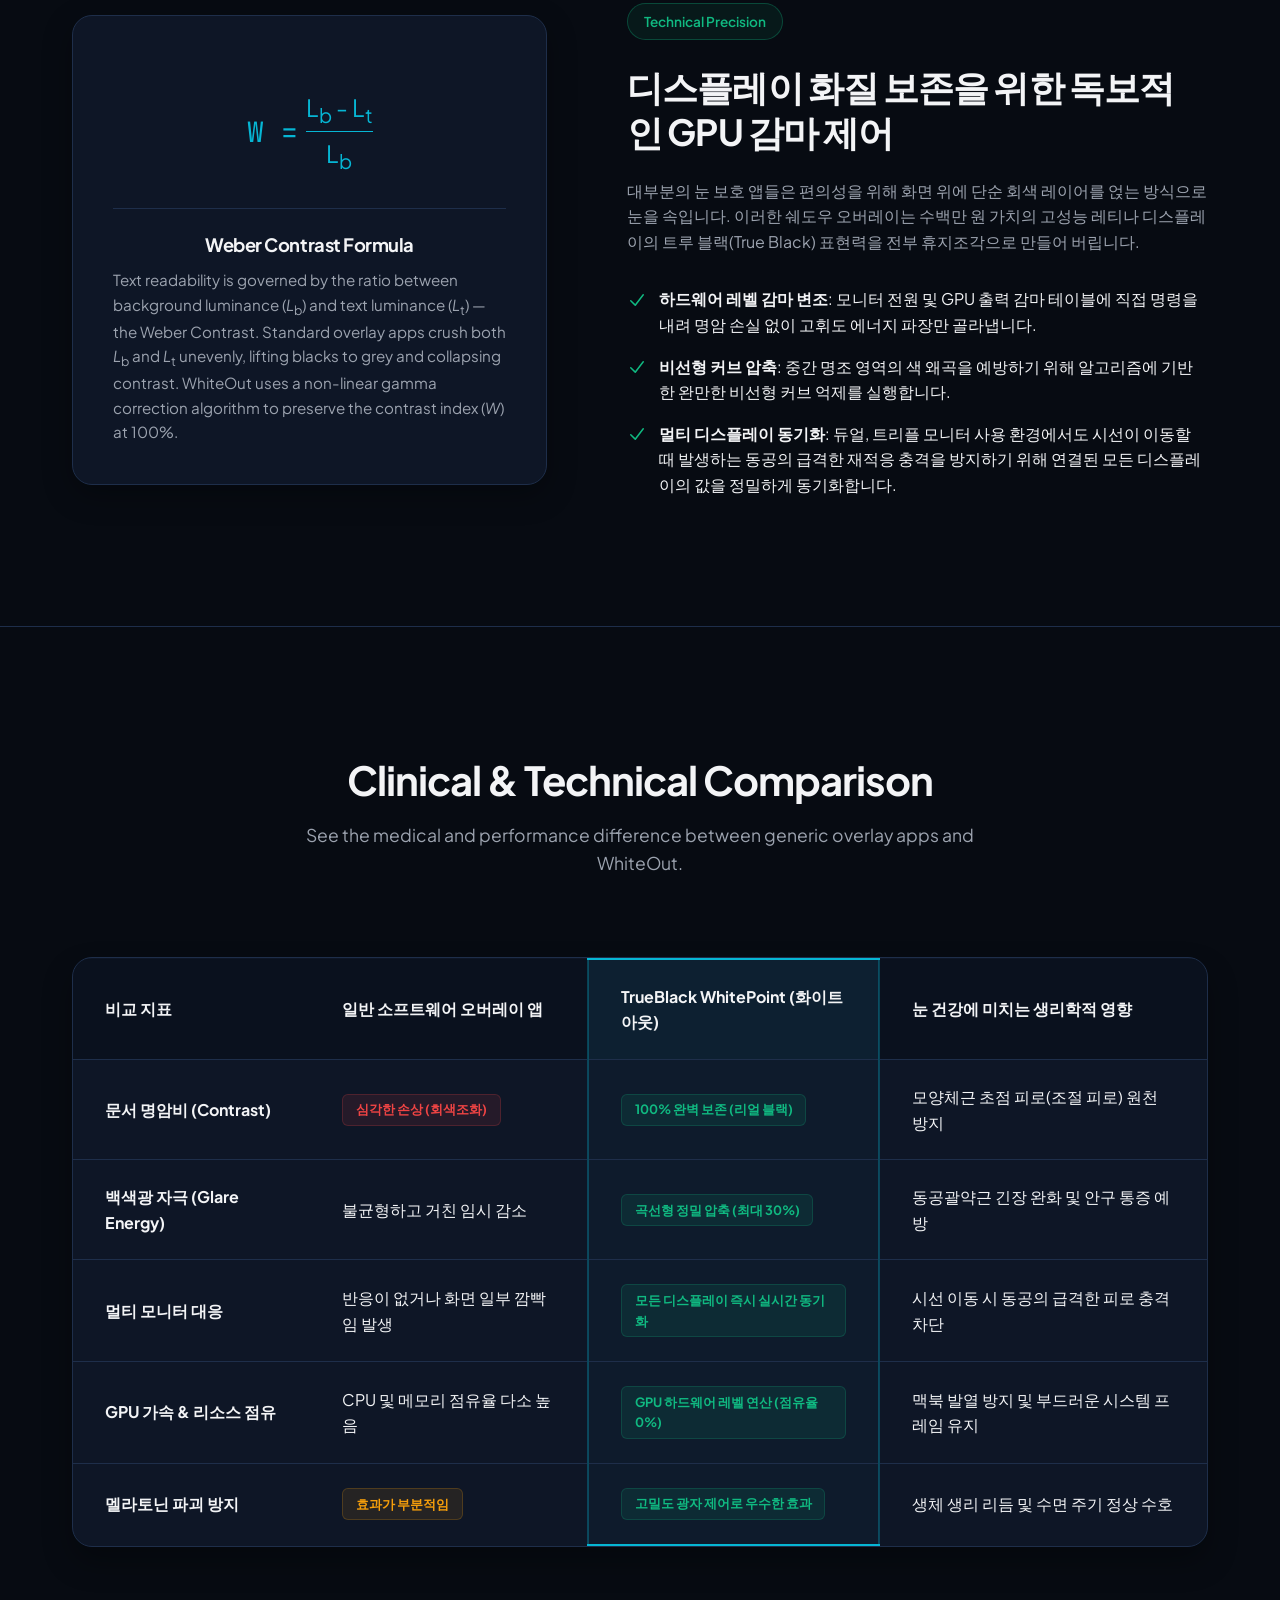
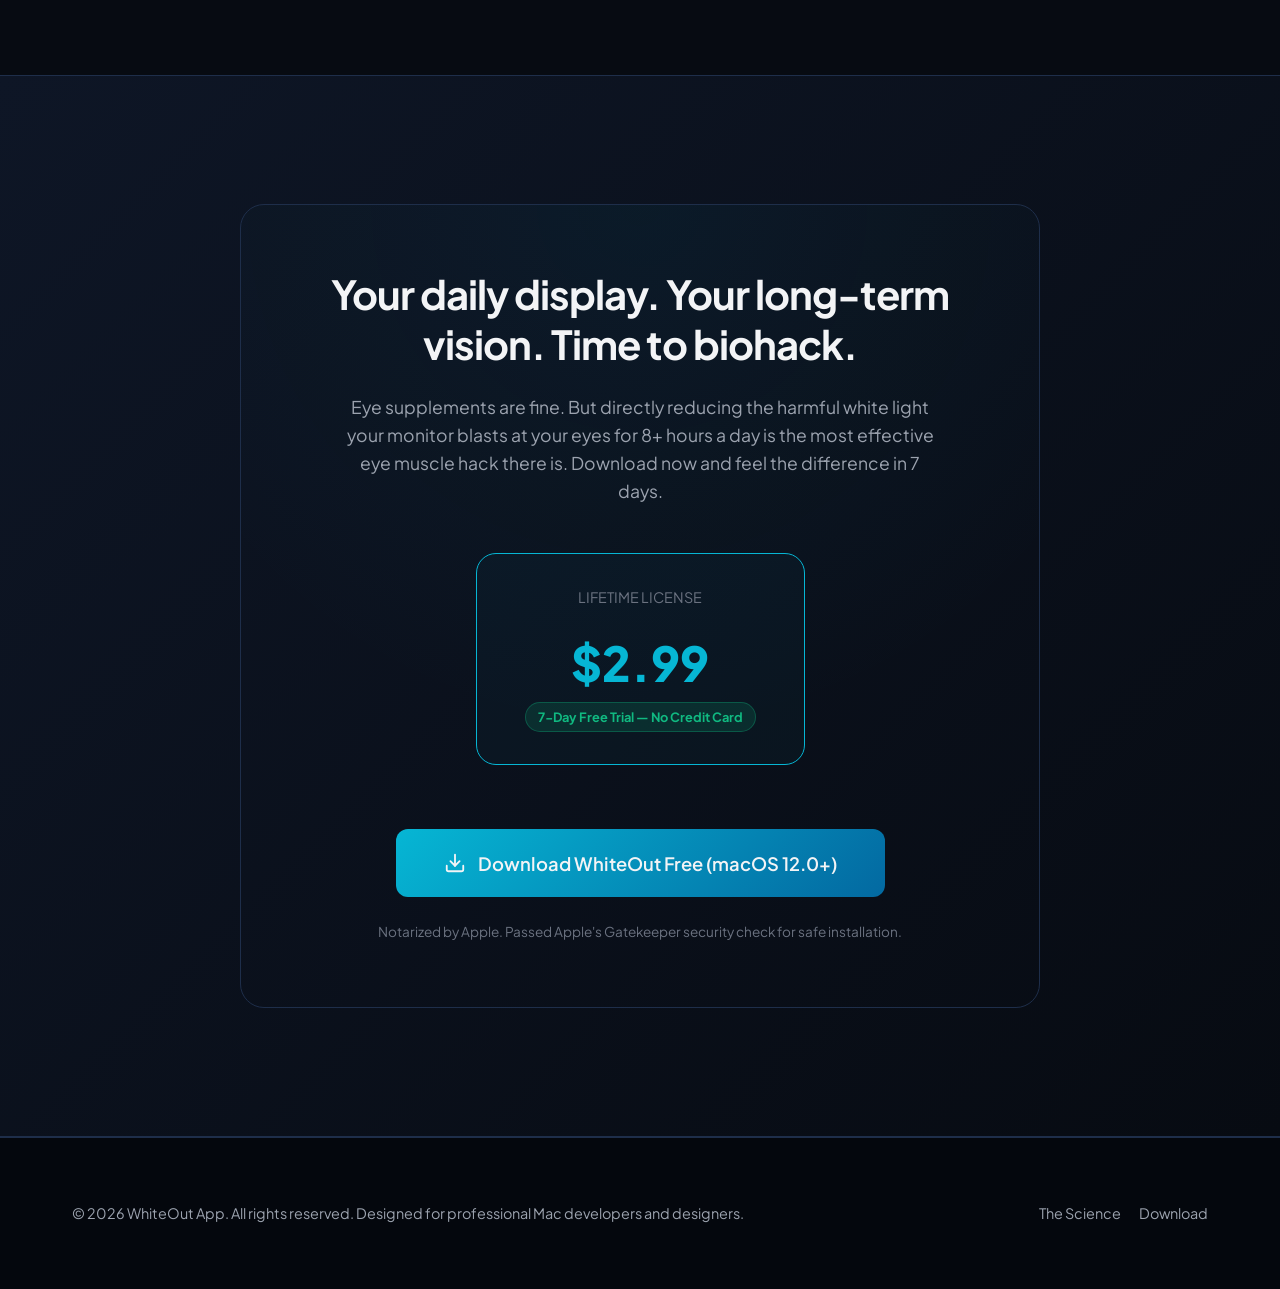
==== commit 6e53c265: "feat: Add i18n support (Ko/En), English marketing copy, HTML math markup, and Notarized-by-Apple tru" ====
--- a/new_web/index.html
+++ b/new_web/index.html
@@ -4,48 +4,27 @@
     <meta charset="UTF-8">
     <meta name="viewport" content="width=device-width, initial-scale=1.0">
     
-    <!-- Dynamic Language Detection & Meta Setup -->
-    <script>
-        (function() {
-            const userLang = navigator.language || navigator.userLanguage || '';
-            const isKorean = userLang.startsWith('ko');
-            if (isKorean) {
-                document.documentElement.classList.add('lang-korean');
-                document.documentElement.lang = 'ko';
-                document.title = "WhiteOut - GPU 가속 기반 과학적 눈 보호 솔루션";
-            } else {
-                document.documentElement.lang = 'en';
-                document.title = "WhiteOut - Scientific Eye Protection via GPU Hardware Acceleration";
-            }
-            
-            window.addEventListener('DOMContentLoaded', () => {
-                const metaDesc = document.querySelector('meta[name="description"]');
-                const metaKeywords = document.querySelector('meta[name="keywords"]');
-                if (metaDesc) {
-                    metaDesc.setAttribute('content', isKorean 
-                        ? "단순 밝기 조절이 아닙니다. 대비 감도를 100% 보존하면서 눈의 동공 조절 피로를 해소하고 트루 블랙을 지키는 과학적인 화이트포인트 관리 유틸리티, WhiteOut."
-                        : "Don't ruin your premium MacBook screen with cheap overlay filters. WhiteOut controls the photon energy of the white point directly at the GPU hardware level. Preserve absolute contrast and true blacks while eliminating digital eye strain."
-                    );
-                }
-                if (metaKeywords) {
-                    metaKeywords.setAttribute('content', isKorean
-                        ? "화이트포인트, 눈 피로, 안구 피로, 맥북 눈 보호, 맥 밝기 조절, 대비 감도, 모양체근 피로, 동공괄약근"
-                        : "white point, eye strain, macbook eye comfort, mac brightness control, contrast sensitivity, ciliary muscle, pupillary sphincter"
-                    );
-                }
-            });
-        })();
-    </script>
-    
-    <!-- SEO Meta Tags (updated dynamically above, fallbacks defined here) -->
-    <meta name="description" content="Don't ruin your premium MacBook screen with cheap overlay filters. WhiteOut controls the photon energy of the white point directly at the GPU hardware level. Preserve absolute contrast and true blacks while eliminating digital eye strain.">
-    <meta name="keywords" content="white point, eye strain, macbook eye comfort, mac brightness control, contrast sensitivity, ciliary muscle, pupillary sphincter">
+    <!-- SEO Meta Tags -->
+    <title>WhiteOut - GPU-Level Eye Strain Prevention for Mac</title>
+    <meta name="description" content="Simply dimming your screen is not the cure. WhiteOut controls white point photon energy directly at the GPU hardware level, preserving 100% contrast and true blacks while eliminating digital eye strain.">
+    <meta name="keywords" content="white point, eye strain, eye fatigue, MacBook eye protection, mac brightness control, contrast ratio, ciliary muscle fatigue, pupillary sphincter">
     
     <!-- Unique ID for testing -->
     <meta name="app-id" content="whiteout-health-landing-page">
     
     <!-- CSS -->
     <link rel="stylesheet" href="style.css">
+    
+    <!-- i18n Language Detection Script -->
+    <script>
+        (function() {
+            const lang = (navigator.language || navigator.userLanguage || '').toLowerCase();
+            const isKorean = lang.startsWith('ko');
+            document.documentElement.lang = isKorean ? 'ko' : 'en';
+            // Store globally for content switching
+            window.__isKorean = isKorean;
+        })();
+    </script>
 </head>
 <body>
 
@@ -64,35 +43,12 @@
                 WhiteOut
             </a>
             <ul class="nav-links">
-                <li>
-                    <a href="#science">
-                        <span class="lang-en">Science</span>
-                        <span class="lang-ko">의학적 근거</span>
-                    </a>
-                </li>
-                <li>
-                    <a href="#contrast">
-                        <span class="lang-en">Technology</span>
-                        <span class="lang-ko">대비 보존 기술</span>
-                    </a>
-                </li>
-                <li>
-                    <a href="#compare">
-                        <span class="lang-en">Comparison</span>
-                        <span class="lang-ko">비교 분석</span>
-                    </a>
-                </li>
-                <li>
-                    <a href="#download">
-                        <span class="lang-en">Download</span>
-                        <span class="lang-ko">다운로드</span>
-                    </a>
-                </li>
+                <li><a href="#science" data-ko="의학적 근거" data-en="The Science">The Science</a></li>
+                <li><a href="#contrast" data-ko="대비 보존 기술" data-en="How It Works">How It Works</a></li>
+                <li><a href="#compare" data-ko="비교 분석" data-en="Compare">Compare</a></li>
+                <li><a href="#download" data-ko="다운로드" data-en="Download">Download</a></li>
             </ul>
-            <a href="#download" class="nav-cta">
-                <span class="lang-en">Try Free</span>
-                <span class="lang-ko">무료 체험하기</span>
-            </a>
+            <a href="#download" class="nav-cta" data-ko="무료 체험하기" data-en="Try Free">Try Free</a>
         </div>
     </header>
 
@@ -102,27 +58,22 @@
             <div class="hero-content">
                 <div class="badge">
                     <div class="badge-dot"></div>
-                    <span class="lang-en">Ocular Physiology-Based Display Hack</span>
-                    <span class="lang-ko">안구 생리학 기반의 디스플레이 해킹</span>
+                    <span data-ko="안구 생리학 기반의 디스플레이 해킹" data-en="Ocular physiology-based display biohacking">Ocular physiology-based display biohacking</span>
                 </div>
                 <h1 class="hero-title">
-                    <span class="lang-en">Simply dimming your screen is not the cure.<br><span class="highlight-health">Give your eye muscles a break.</span></span>
-                    <span class="lang-ko">밝기만 낮추는 것은<br><span class="highlight-tech">해결책이 아닙니다.</span><br><span class="highlight-health">눈의 근육을 쉬게 하세요.</span></span>
+                    <span data-ko="밝기만 낮추는 것은" data-en="Simply dimming your screen">Simply dimming your screen</span><br>
+                    <span class="highlight-tech" data-ko="해결책이 아닙니다." data-en="is not the cure.">is not the cure.</span><br>
+                    <span class="highlight-health" data-ko="눈의 근육을 쉬게 하세요." data-en="Give your eye muscles a break.">Give your eye muscles a break.</span>
                 </h1>
                 <p class="hero-desc">
-                    <span class="lang-en">Don't ruin your premium MacBook screen with cheap overlay filters. WhiteOut controls the photon energy of the white point directly at the GPU hardware level. Preserve absolute contrast and true blacks while eliminating digital eye strain.</span>
-                    <span class="lang-ko">수백만 원짜리 맥북의 선명한 디스플레이 화질을 소프트웨어 레이어 필터로 망치지 마세요. WhiteOut은 GPU 하드웨어 레벨에서 화이트포인트의 광자 에너지만을 비선형으로 제어하여, <strong>완벽한 명암비와 리얼 블랙을 보존</strong>하면서 안구의 조절 스트레스를 예방합니다.</span>
+                    <span data-ko="수백만 원짜리 맥북의 선명한 디스플레이 화질을 소프트웨어 레이어 필터로 망치지 마세요. WhiteOut은 GPU 하드웨어 레벨에서 화이트포인트의 광자 에너지만을 비선형으로 제어하여, <strong>완벽한 명암비와 리얼 블랙을 보존</strong>하면서 안구의 조절 스트레스를 예방합니다." data-en="Don't ruin your premium MacBook screen with cheap overlay filters. WhiteOut controls the photon energy of the white point directly at the GPU hardware level. Preserve <strong>absolute contrast and true blacks</strong> while eliminating digital eye strain.">Don't ruin your premium MacBook screen with cheap overlay filters. WhiteOut controls the photon energy of the white point directly at the GPU hardware level. Preserve <strong>absolute contrast and true blacks</strong> while eliminating digital eye strain.</span>
                 </p>
                 <div class="hero-ctas">
                     <a href="#download" class="btn btn-primary">
                         <svg width="20" height="20" viewBox="0 0 24 24" fill="none" stroke="currentColor" stroke-width="2" stroke-linecap="round" stroke-linejoin="round"><path d="M21 15v4a2 2 0 0 1-2 2H5a2 2 0 0 1-2-2v-4"/><polyline points="7 10 12 15 17 10"/><line x1="12" y1="15" x2="12" y2="3"/></svg>
-                        <span class="lang-en">Download WhiteOut (macOS)</span>
-                        <span class="lang-ko">WhiteOut 다운로드 (macOS)</span>
+                        <span data-ko="WhiteOut 다운로드 (macOS)" data-en="Download WhiteOut (macOS)">Download WhiteOut (macOS)</span>
                     </a>
-                    <a href="#science" class="btn btn-secondary">
-                        <span class="lang-en">Explore the Science</span>
-                        <span class="lang-ko">과학적 원리 보기</span>
-                    </a>
+                    <a href="#science" class="btn btn-secondary" data-ko="과학적 원리 보기" data-en="See the Science">See the Science</a>
                 </div>
             </div>
             
@@ -197,10 +148,7 @@
                             </div>
                             <div class="laptop-base"></div>
                         </div>
-                        <span class="slider-label label-before">
-                            <span class="lang-en">WhiteOut OFF (Blinding glare)</span>
-                            <span class="lang-ko">WhiteOut OFF (순정 화면 - 눈부심 최대)</span>
-                        </span>
+                        <span class="slider-label label-before" data-ko="WhiteOut OFF (순정 화면 - 눈부심 최대)" data-en="WhiteOut OFF (Pure Display – Max Glare)">WhiteOut OFF (Pure Display – Max Glare)</span>
                     </div>
                 </div>
                 
@@ -235,8 +183,7 @@
                                         <svg viewBox="0 0 24 24" fill="none" stroke="currentColor" stroke-width="3" xmlns="http://www.w3.org/2000/svg">
                                             <polyline points="20 6 9 17 4 12"/>
                                         </svg>
-                                        <span class="lang-en">Protection Active</span>
-                                        <span class="lang-ko">눈 보호 작동중</span>
+                                        눈 보호 작동중
                                     </div>
                                     <div class="browser-scroll-container">
                                         <div class="browser-content-mock">
@@ -264,10 +211,7 @@
                             </div>
                             <div class="laptop-base"></div>
                         </div>
-                        <span class="slider-label label-after">
-                            <span class="lang-en">WhiteOut ON (Dimmed comfort)</span>
-                            <span class="lang-ko">WhiteOut ON (화이트포인트 감소 - 눈 편안함)</span>
-                        </span>
+                        <span class="slider-label label-after" data-ko="WhiteOut ON (화이트포인트 감소 - 눈 편안함)" data-en="WhiteOut ON (White Point Reduced)">WhiteOut ON (White Point Reduced)</span>
                     </div>
                 </div>
                 
@@ -288,14 +232,8 @@
         <div class="container">
             <div class="section-header">
                 <div class="badge" style="background: rgba(239, 68, 68, 0.08); border-color: rgba(239, 68, 68, 0.3); color: #ef4444">The Empathy Gap</div>
-                <h2 class="section-title">
-                    <span class="lang-en">Unavoidable Blinding Moments<br>Even in Dark Mode</span>
-                    <span class="lang-ko">다크 모드를 켰는데도<br>피할 수 없는 '눈뽕'의 순간들</span>
-                </h2>
-                <p class="section-subtitle">
-                    <span class="lang-en">You configured your macOS and IDE to dark mode, but what happens when you hit a white wall of pixels in your night shift?</span>
-                    <span class="lang-ko">맥북과 주요 개발 툴은 어둡게 설정했지만, 작업 중 불쑥 마주치는 새하얀 화면 테러에 고통받은 경험이 있으신가요?</span>
-                </p>
+                <h2 class="section-title" data-ko="다크 모드를 켰는데도<br>피할 수 없는 '눈뽕'의 순간들" data-en="You're in dark mode.<br>But the white screen finds you anyway.">You're in dark mode.<br>But the white screen finds you anyway.</h2>
+                <p class="section-subtitle" data-ko="맥북과 주요 개발 툴은 어둡게 설정했지만, 작업 중 불쑥 마주치는 새하얀 화면 테러에 고통받은 경험이 있으신가요?" data-en="Your Mac and dev tools are dark. But the moment you open a link, a dashboard, or a PDF — your eyes pay the price.">Your Mac and dev tools are dark. But the moment you open a link, a dashboard, or a PDF — your eyes pay the price.</p>
             </div>
             
             <div class="pain-grid">
@@ -315,14 +253,8 @@
                             <path d="M140,60 L145,50 L155,47 L145,44 L140,34 L135,44 L125,47 L135,50 Z" fill="#f59e0b" class="flashbang-anim"/>
                         </svg>
                     </div>
-                    <h3 class="pain-card-title">
-                        <span class="lang-en">1. The Flashbang of Reference Docs</span>
-                        <span class="lang-ko">1. 구글링 / 레퍼런스 문서 습격</span>
-                    </h3>
-                    <p class="pain-card-desc">
-                        <span class="lang-en">You're coding comfortably in dark mode, but the second you open Google, official docs, or Wikipedia, a blinding white screen hits your eyes like a flashbang in the dark.</span>
-                        <span class="lang-ko">개발 툴은 다크 모드로 설정하여 편안하게 코딩하고 있었는데, 코드 에러 해결을 위해 구글링을 하거나 라이브러리 공식 Docs, 위키피디아 등을 여는 순간 밤하늘의 섬광탄처럼 눈을 강타하는 흰색 화면을 마주합니다.</span>
-                    </p>
+                    <h3 class="pain-card-title" data-ko="1. 구글링 / 레퍼런스 문서 습격" data-en="1. The Flashbang of Reference Docs">1. The Flashbang of Reference Docs</h3>
+                    <p class="pain-card-desc" data-ko="개발 툴은 다크 모드로 설정하여 편안하게 코딩하고 있었는데, 코드 에러 해결을 위해 구글링을 하거나 라이브러리 공식 Docs, 위키피디아 등을 여는 순간 밤하늘의 섬광탄처럼 눈을 강타하는 흰색 화면을 마주합니다." data-en="You're coding comfortably in dark mode, but the second you open Google, official docs, or Wikipedia, a blinding white screen hits your eyes like a flashbang in the dark.">You're coding comfortably in dark mode, but the second you open Google, official docs, or Wikipedia, a blinding white screen hits your eyes like a flashbang in the dark.</p>
                 </div>
                 
                 <div class="pain-card">
@@ -346,14 +278,8 @@
                             </defs>
                         </svg>
                     </div>
-                    <h3 class="pain-card-title">
-                        <span class="lang-en">2. No-Dark-Mode Dashboards</span>
-                        <span class="lang-ko">2. 다크 모드가 없는 웹 앱 / 대시보드</span>
-                    </h3>
-                    <p class="pain-card-desc">
-                        <span class="lang-en">Working late on internal analytics, spreadsheets, or dashboards that only offer high-contrast light modes? Your eye strain multiplies exponentially.</span>
-                        <span class="lang-ko">사내 인프라 모니터링 대시보드, 스프레드시트(Excel), 혹은 Notion 페이지 등 기본적으로 밝은 백색 바탕만 제공하는 생산성 툴을 야간에 장시간 사용해야 할 때 눈의 피로는 걷잡을 수 없이 증폭됩니다.</span>
-                    </p>
+                    <h3 class="pain-card-title" data-ko="2. 다크 모드가 없는 웹 앱 / 대시보드" data-en="2. No-Dark-Mode Dashboards">2. No-Dark-Mode Dashboards</h3>
+                    <p class="pain-card-desc" data-ko="사내 인프라 모니터링 대시보드, 스프레드시트(Excel), 혹은 Notion 페이지 등 기본적으로 밝은 백색 바탕만 제공하는 생산성 툴을 야간에 장시간 사용해야 할 때 눈의 피로는 걷잡을 수 없이 증폭됩니다." data-en="Working late on internal analytics, spreadsheets, or dashboards that only offer high-contrast light modes? Your eye strain multiplies exponentially.">Working late on internal analytics, spreadsheets, or dashboards that only offer high-contrast light modes? Your eye strain multiplies exponentially.</p>
                 </div>
                 
                 <div class="pain-card">
@@ -374,14 +300,8 @@
                             </defs>
                         </svg>
                     </div>
-                    <h3 class="pain-card-title">
-                        <span class="lang-en">3. Dual-Monitor Focus Shift</span>
-                        <span class="lang-ko">3. 듀얼 모니터 시선 전환의 피로</span>
-                    </h3>
-                    <p class="pain-card-desc">
-                        <span class="lang-en">Looking back and forth between a dark IDE on one screen and a bright PDF on the other forces your pupils to rapidly constrict and dilate, causing cumulative visual fatigue.</span>
-                        <span class="lang-ko">한쪽 모니터에는 어두운 테마의 코드를 띄우고, 다른 쪽 모니터에는 흰 배경의 기획서나 PDF를 띄워두었을 때, 양쪽을 번갈아 볼 때마다 동공 조절근이 급격히 수축과 이완을 반복하여 실시간으로 무리를 줍니다.</span>
-                    </p>
+                    <h3 class="pain-card-title" data-ko="3. 듀얼 모니터 시선 전환의 피로" data-en="3. Dual-Monitor Focus Shift">3. Dual-Monitor Focus Shift</h3>
+                    <p class="pain-card-desc" data-ko="한쪽 모니터에는 어두운 테마의 코드를 띄우고, 다른 쪽 모니터에는 흰 배경의 기획서나 PDF를 띄워두었을 때, 양쪽을 번갈아 볼 때마다 동공 조절근이 급격히 수축과 이완을 반복하여 실시간으로 무리를 줍니다." data-en="Looking back and forth between a dark IDE on one screen and a bright PDF on the other forces your pupils to rapidly constrict and dilate, causing cumulative visual fatigue.">Looking back and forth between a dark IDE on one screen and a bright PDF on the other forces your pupils to rapidly constrict and dilate, causing cumulative visual fatigue.</p>
                 </div>
             </div>
         </div>
@@ -391,94 +311,58 @@
     <section id="science">
         <div class="container">
             <div class="section-header">
-                <h2 class="section-title">
-                    <span class="lang-en">Ocular Anatomy Behind Eye Strain</span>
-                    <span class="lang-ko">눈의 피로를 유발하는 안구 해부학적 원인</span>
-                </h2>
-                <p class="section-subtitle">
-                    <span class="lang-en">Long hours in front of screens cause headaches and blurred vision due to physical fatigue of pupillary and ciliary muscles. WhiteOut targets the root physiological causes.</span>
-                    <span class="lang-ko">모니터를 오래 볼 때 눈이 침침하고 머리가 아픈 것은 생리학적 원인이 존재하기 때문입니다. 화이트아웃은 증상을 가리는 것이 아니라 원인을 예방합니다.</span>
-                </p>
+                <h2 class="section-title" data-ko="눈의 피로를 유발하는 안구 해부학적 원인" data-en="The Anatomy of Screen-Induced Eye Strain">The Anatomy of Screen-Induced Eye Strain</h2>
+                <p class="section-subtitle" data-ko="모니터를 오래 볼 때 눈이 침침하고 머리가 아픈 것은 생리학적 원인이 존재하기 때문입니다. 화이트아웃은 증상을 가리는 것이 아니라 원인을 예방합니다." data-en="Eye strain from screens has real physiological causes. WhiteOut doesn't mask symptoms — it prevents the source.">Eye strain from screens has real physiological causes. WhiteOut doesn't mask symptoms — it prevents the source.</p>
             </div>
             
             <div class="science-grid">
                 <!-- Pupil Sphincter Muscle -->
                 <div class="science-card">
                     <div class="science-icon">
-                        <!-- Eye Iris SVG -->
                         <svg width="32" height="32" viewBox="0 0 24 24" fill="none" stroke="currentColor" stroke-width="2" stroke-linecap="round" stroke-linejoin="round">
                             <circle cx="12" cy="12" r="10"/>
                             <circle cx="12" cy="12" r="3"/>
                             <path d="M12 2v2M12 20v2M2 12h2M20 12h2M5.6 5.6l1.4 1.4M17l1.4 1.4M5.6 18.4l1.4-1.4M17 7l1.4-1.4"/>
                         </svg>
                     </div>
-                    <h3 class="card-title">
-                        <span class="lang-en">Pupillary Muscle Relief</span>
-                        <span class="lang-ko">동공괄약근 긴장 완화</span>
-                    </h3>
-                    <p class="card-desc">
-                        <span class="lang-en">In the dark, bright white screens force your pupillary sphincter muscles to constrict constantly to protect the retina. This continuous tension is a primary trigger for eye strain and screen-induced migraines.</span>
-                        <span class="lang-ko">어두운 환경에서 디스플레이의 강렬한 흰색광(화이트포인트)을 마주하면, 망막을 보호하기 위해 홍채 내부의 동공괄약근(Pupillary Sphincter Muscle)이 쉬지 않고 수축합니다. 이 근육의 장시간 긴장은 안구 통증뿐만 아니라 편두통의 주원인이 됩니다.</span>
-                    </p>
+                    <h3 class="card-title" data-ko="동공괄약근 긴장 완화" data-en="Pupillary Muscle Relief">Pupillary Muscle Relief</h3>
+                    <p class="card-desc" data-ko="어두운 환경에서 디스플레이의 강렬한 흰색광(화이트포인트)을 마주하면, 망막을 보호하기 위해 홍채 내부의 <strong>동공괄약근(Pupillary Sphincter Muscle)</strong>이 쉬지 않고 수축합니다. 이 근육의 장시간 긴장은 안구 통증뿐만 아니라 편두통의 주원인이 됩니다." data-en="In the dark, bright white screens force your <strong>pupillary sphincter muscles</strong> to constrict constantly to protect the retina. This continuous tension is a primary trigger for eye strain and screen-induced migraines.">In the dark, bright white screens force your <strong>pupillary sphincter muscles</strong> to constrict constantly to protect the retina. This continuous tension is a primary trigger for eye strain and screen-induced migraines.</p>
                     <div class="card-evidence">
                         <span class="evidence-label">Mechanism</span>
-                        <p class="evidence-text">
-                            <span class="lang-en">Compresses the absolute photon energy of peak white to prevent pupillary muscle overexertion.</span>
-                            <span class="lang-ko">피크 화이트(Peak White)의 광자 에너지만 타겟팅 압축하여 동공 조절근의 반사적 수축 스트레스를 원천 예방합니다.</span>
-                        </p>
+                        <p class="evidence-text" data-ko="피크 화이트(Peak White)의 광자 에너지만 타겟팅 압축하여 동공 조절근의 반사적 수축 스트레스를 원천 예방합니다." data-en="By targeting only the peak white photon energy, we eliminate the reflex constriction stress on your pupillary muscles at the source.">By targeting only the peak white photon energy, we eliminate the reflex constriction stress on your pupillary muscles at the source.</p>
                     </div>
                 </div>
                 
                 <!-- Ciliary Muscle Contrast Sensitivity -->
                 <div class="science-card">
                     <div class="science-icon">
-                        <!-- Contrast & Focus SVG -->
                         <svg width="32" height="32" viewBox="0 0 24 24" fill="none" stroke="currentColor" stroke-width="2" stroke-linecap="round" stroke-linejoin="round">
                             <path d="M12 22c5.523 0 10-4.477 10-10S17.523 2 12 2 2 6.477 2 12s4.477 10 10 10z"/>
                             <path d="M12 18a6 6 0 1 0 0-12 6 6 0 0 0 0 12z" fill="currentColor" fill-opacity="0.2"/>
                             <path d="M12 2v20"/>
                         </svg>
                     </div>
-                    <h3 class="card-title">
-                        <span class="lang-en">Ciliary Muscle Fatigue Prevention</span>
-                        <span class="lang-ko">모양체근 조절 피로 차단</span>
-                    </h3>
-                    <p class="card-desc">
-                        <span class="lang-en">Standard software dimmers draw a semi-transparent black overlay, washing out blacks and ruining contrast. This forces your ciliary muscles to constantly work to focus on blurry text. WhiteOut preserves 100% of contrast, allowing effortless reading.</span>
-                        <span class="lang-ko">시중의 소프트웨어 디머(Dimmer) 앱들은 화면 위에 반투명한 검은색 레이어를 띄웁니다. 이로 인해 블랙이 흐려지고 글자 명암비(Contrast)가 망가지면, 우리 눈의 모양체근(Ciliary Muscle)은 글자 초점을 맞추기 위해 무리하게 수정을 반복하여 극심한 초점 피로에 시달립니다.</span>
-                    </p>
+                    <h3 class="card-title" data-ko="모양체근 조절 피로 차단" data-en="Ciliary Muscle Fatigue Prevention">Ciliary Muscle Fatigue Prevention</h3>
+                    <p class="card-desc" data-ko="시중의 소프트웨어 디머(Dimmer) 앱들은 화면 위에 반투명한 검은색 레이어를 띄웁니다. 이로 인해 블랙이 흐려지고 글자 명암비(Contrast)가 망가지면, 우리 눈의 <strong>모양체근(Ciliary Muscle)</strong>은 글자 초점을 맞추기 위해 무리하게 수정을 반복하여 극심한 초점 피로에 시달립니다." data-en="Standard software dimmers draw a semi-transparent black overlay, washing out blacks and ruining contrast. This forces your <strong>ciliary muscles</strong> to constantly work to focus on blurry text. WhiteOut preserves 100% of contrast, allowing effortless reading.">Standard software dimmers draw a semi-transparent black overlay, washing out blacks and ruining contrast. This forces your <strong>ciliary muscles</strong> to constantly work to focus on blurry text. WhiteOut preserves 100% of contrast, allowing effortless reading.</p>
                     <div class="card-evidence">
                         <span class="evidence-label">Weber Contrast</span>
-                        <p class="evidence-text">
-                            <span class="lang-en">Maintains absolute native contrast so the visual cortex processes characters instantly without strain.</span>
-                            <span class="lang-ko">화질 명암비 손실을 0%로 완벽 보존하여 시각 처리 피질이 추가적인 조절 노력 없이도 글자를 또렷하게 인지하게 돕습니다.</span>
-                        </p>
+                        <p class="evidence-text" data-ko="화질 명암비 손실을 0%로 완벽 보존하여 시각 처리 피질이 추가적인 조절 노력 없이도 글자를 또렷하게 인지하게 돕습니다." data-en="Zero contrast loss preserved. Your visual cortex processes text with no additional focusing effort required.">Zero contrast loss preserved. Your visual cortex processes text with no additional focusing effort required.</p>
                     </div>
                 </div>
                 
                 <!-- Circadian Rhythm / Melatonin -->
                 <div class="science-card">
                     <div class="science-icon">
-                        <!-- Circadian Rhythm (Moon/Sun) SVG -->
                         <svg width="32" height="32" viewBox="0 0 24 24" fill="none" stroke="currentColor" stroke-width="2" stroke-linecap="round" stroke-linejoin="round">
                             <path d="M12 3a6 6 0 0 0 9 9 9 9 0 1 1-9-9Z"/>
                             <path d="M19 3v4M21 5h-4" stroke-width="1.5"/>
                         </svg>
                     </div>
-                    <h3 class="card-title">
-                        <span class="lang-en">Circadian Rhythm Preservation</span>
-                        <span class="lang-ko">생체 생리 리듬 및 수면 보호</span>
-                    </h3>
-                    <p class="card-desc">
-                        <span class="lang-en">Intense artificial white point light suppresses melatonin secretion, tricking your brain into thinking it's daylight. Our hardware-level control reduces the absolute photon energy of white light, helping you fall asleep naturally after late-night work.</span>
-                        <span class="lang-ko">인공적인 고에너지 백색광 파장은 망막의 감각 신경 세포를 자극하여 밤을 낮으로 인식하게 만듭니다. 이는 수면을 유도하는 천연 호르몬인 멜라토닌(Melatonin) 분비를 억제하여 수면 주기를 교란시키고 야간 생체 리듬을 완전히 파괴합니다.</span>
-                    </p>
+                    <h3 class="card-title" data-ko="생체 생리 리듬 및 수면 보호" data-en="Circadian Rhythm Preservation">Circadian Rhythm Preservation</h3>
+                    <p class="card-desc" data-ko="인공적인 고에너지 백색광 파장은 망막의 감각 신경 세포를 자극하여 밤을 낮으로 인식하게 만듭니다. 이는 수면을 유도하는 천연 호르몬인 멜라토닌(Melatonin) 분비를 억제하여 수면 주기를 교란시키고 야간 생체 리듬을 완전히 파괴합니다." data-en="Intense artificial white point light suppresses melatonin secretion, tricking your brain into thinking it's daylight. Our hardware-level control reduces the absolute photon energy of white light, helping you fall asleep naturally after late-night work.">Intense artificial white point light suppresses melatonin secretion, tricking your brain into thinking it's daylight. Our hardware-level control reduces the absolute photon energy of white light, helping you fall asleep naturally after late-night work.</p>
                     <div class="card-evidence">
                         <span class="evidence-label">Biological Clock</span>
-                        <p class="evidence-text">
-                            <span class="lang-en">Reduces retinal white-point photon exposure via hardware gamma tables, maintaining a natural melatonin onset.</span>
-                            <span class="lang-ko">GPU 레벨의 하드웨어 감마 제어로 망막에 닿는 백색광 자극의 절대 에너지를 감소시켜 밤샘 작업 후에도 빠르고 깊은 수면을 유도합니다.</span>
-                        </p>
+                        <p class="evidence-text" data-ko="GPU 레벨의 하드웨어 감마 제어로 망막에 닿는 백색광 자극의 절대 에너지를 감소시켜 밤샘 작업 후에도 빠르고 깊은 수면을 유도합니다." data-en="GPU-level hardware gamma control reduces the absolute energy of white light reaching your retina, enabling deep sleep even after late-night sessions.">GPU-level hardware gamma control reduces the absolute energy of white light reaching your retina, enabling deep sleep even after late-night sessions.</p>
                     </div>
                 </div>
             </div>
@@ -495,53 +379,36 @@
                         <span style="border-top:1px solid currentColor; padding-top:2px">L<sub>b</sub></span>
                     </span>
                 </div>
-                <h4 style="font-size:1.15rem; margin-bottom:0.75rem; text-align:center;">
-                    <span class="lang-en">Weber Contrast Formula</span>
-                    <span class="lang-ko">웨버 대비 공식 (Weber Contrast Formula)</span>
-                </h4>
-                <p class="math-desc">
-                    <span class="lang-en">Text legibility is governed by <strong>Weber Contrast</strong>—the proportional ratio between background luminance (<i>L</i><sub>b</sub>) and text luminance (<i>L</i><sub>t</sub>). Common overlay apps muddy both <i>L</i><sub>b</sub> and <i>L</i><sub>t</sub> unequally, elevating black to gray and destroying contrast. WhiteOut maintains the absolute contrast ratio (<i>W</i>) by utilizing a hardware-based non-linear gamma curve.</span>
-                    <span class="lang-ko">텍스트의 인지 성능을 좌우하는 것은 배경 휘도(<i>L</i><sub>b</sub>)와 텍스트 휘도(<i>L</i><sub>t</sub>)의 비율 차이인 <strong>Weber Contrast</strong>입니다. 기존 오버레이 앱은 <i>L</i><sub>b</sub>와 <i>L</i><sub>t</sub>를 불균등하게 뭉개 검은색 영역까지 밝은 회색으로 밀어 올려 대비값을 붕괴시킵니다. 화이트아웃은 비선형 감마 보정 곡선 알고리즘을 사용해 대비 지수(<i>W</i>)의 완벽한 100% 유지를 지향합니다.</span>
-                </p>
+                <h4 style="font-size:1.15rem; margin-bottom:0.75rem; text-align:center;" data-ko="웨버 대비 공식 (Weber Contrast Formula)" data-en="Weber Contrast Formula">Weber Contrast Formula</h4>
+                <p class="math-desc" data-ko="텍스트의 인지 성능을 좌우하는 것은 배경 휘도(<i>L</i><sub>b</sub>)와 텍스트 휘도(<i>L</i><sub>t</sub>)의 비율 차이인 Weber Contrast입니다. 기존 오버레이 앱은 <i>L</i><sub>b</sub>와 <i>L</i><sub>t</sub>를 불균등하게 뭉개 검은색 영역까지 밝은 회색으로 밀어 올려 대비값을 붕괴시킵니다. 화이트아웃은 비선형 감마 보정 곡선 알고리즘을 사용해 대비 지수(W)의 완벽한 100% 유지를 지향합니다." data-en="Text readability is governed by the ratio between background luminance (<i>L</i><sub>b</sub>) and text luminance (<i>L</i><sub>t</sub>) — the Weber Contrast. Standard overlay apps crush both <i>L</i><sub>b</sub> and <i>L</i><sub>t</sub> unevenly, lifting blacks to grey and collapsing contrast. WhiteOut uses a non-linear gamma correction algorithm to preserve the contrast index (<i>W</i>) at 100%.">Text readability is governed by the ratio between background luminance (<i>L</i><sub>b</sub>) and text luminance (<i>L</i><sub>t</sub>) — the Weber Contrast. Standard overlay apps crush both <i>L</i><sub>b</sub> and <i>L</i><sub>t</sub> unevenly, lifting blacks to grey and collapsing contrast. WhiteOut uses a non-linear gamma correction algorithm to preserve the contrast index (<i>W</i>) at 100%.</p>
             </div>
             
             <div class="tech-explanation">
                 <div class="badge">Technical Precision</div>
-                <h2 style="font-size:2.25rem; margin-bottom:1.5rem;">
-                    <span class="lang-en">Uncompromising GPU Gamma Control for True Display Quality</span>
-                    <span class="lang-ko">디스플레이 화질 보존을 위한 독보적인 GPU 감마 제어</span>
-                </h2>
+                <h2 style="font-size:2.25rem; margin-bottom:1.5rem;">디스플레이 화질 보존을 위한 독보적인 GPU 감마 제어</h2>
                 <p style="margin-bottom:1.5rem;">
-                    <span class="lang-en">Most eye protection utilities cheat by placing a translucent grey overlay over the screen. This shadow overlay completely destroys the contrast and turns the deep, rich blacks of your high-performance Retina display into washed-out gray.</span>
-                    <span class="lang-ko">대부분의 눈 보호 앱들은 편의성을 위해 화면 위에 단순 회색 레이어를 얹는 방식으로 눈을 속입니다. 이러한 쉐도우 오버레이는 수백만 원 가치의 고성능 레티나 디스플레이의 트루 블랙(True Black) 표현력을 전부 휴지조각으로 만들어 버립니다.</span>
+                    대부분의 눈 보호 앱들은 편의성을 위해 화면 위에 단순 회색 레이어를 얹는 방식으로 눈을 속입니다. 
+                    이러한 쉐도우 오버레이는 수백만 원 가치의 고성능 레티나 디스플레이의 트루 블랙(True Black) 표현력을 전부 휴지조각으로 만들어 버립니다.
                 </p>
                 <ul class="bullet-list">
                     <li class="bullet-item">
+                        <!-- Check Icon SVG -->
                         <svg viewBox="0 0 20 20" fill="currentColor">
                             <path fill-rule="evenodd" d="M16.704 4.153a.75.75 0 0 1 .143 1.052l-8 10.5a.75.75 0 0 1-1.127.075l-4.5-4.5a.75.75 0 0 1 1.06-1.06l3.894 3.893 7.48-9.817a.75.75 0 0 1 1.05-.143z" clip-rule="evenodd" />
                         </svg>
-                        <span>
-                            <span class="lang-en"><strong>Hardware-Level Gamma Modulations</strong>: Direct registers changes on the GPU output lookup tables (LUTs) to suppress only high-energy peak whites without losing shadow detail.</span>
-                            <span class="lang-ko"><strong>하드웨어 레벨 감마 변조</strong>: 모니터 전원 및 GPU 출력 감마 테이블에 직접 명령을 내려 명암 손실 없이 고휘도 에너지 파장만 골라냅니다.</span>
-                        </span>
+                        <span><strong>하드웨어 레벨 감마 변조</strong>: 모니터 전원 및 GPU 출력 감마 테이블에 직접 명령을 내려 명암 손실 없이 고휘도 에너지 파장만 골라냅니다.</span>
                     </li>
                     <li class="bullet-item">
                         <svg viewBox="0 0 20 20" fill="currentColor">
                             <path fill-rule="evenodd" d="M16.704 4.153a.75.75 0 0 1 .143 1.052l-8 10.5a.75.75 0 0 1-1.127.075l-4.5-4.5a.75.75 0 0 1 1.06-1.06l3.894 3.893 7.48-9.817a.75.75 0 0 1 1.05-.143z" clip-rule="evenodd" />
                         </svg>
-                        <span>
-                            <span class="lang-en"><strong>Non-linear Compression Curves</strong>: Employs a non-linear algorithmic curve to avoid chromatic distortion in midtones.</span>
-                            <span class="lang-ko"><strong>비선형 커브 압축</strong>: 중간 명조 영역의 색 왜곡을 예방하기 위해 알고리즘에 기반한 완만한 비선형 커브 억제를 실행합니다.</span>
-                        </span>
+                        <span><strong>비선형 커브 압축</strong>: 중간 명조 영역의 색 왜곡을 예방하기 위해 알고리즘에 기반한 완만한 비선형 커브 억제를 실행합니다.</span>
                     </li>
                     <li class="bullet-item">
                         <svg viewBox="0 0 20 20" fill="currentColor">
                             <path fill-rule="evenodd" d="M16.704 4.153a.75.75 0 0 1 .143 1.052l-8 10.5a.75.75 0 0 1-1.127.075l-4.5-4.5a.75.75 0 0 1 1.06-1.06l3.894 3.893 7.48-9.817a.75.75 0 0 1 1.05-.143z" clip-rule="evenodd" />
                         </svg>
-                        <span>
-                            <span class="lang-en"><strong>Multi-Display Synchronization</strong>: Instantly synchronizes gamma changes across all connected external displays, preventing pupil constriction shocks when shifting focus.</span>
-                            <span class="lang-ko"><strong>멀티 디스플레이 동기화</strong>: 듀얼, 트리플 모니터 사용 환경에서도 시선이 이동할 때 발생하는 동공의 급격한 재적응 충격을 방지하기 위해 연결된 모든 디스플레이의 값을 정밀하게 동기화합니다.</span>
-                        </span>
+                        <span><strong>멀티 디스플레이 동기화</strong>: 듀얼, 트리플 모니터 사용 환경에서도 시선이 이동할 때 발생하는 동공의 급격한 재적응 충격을 방지하기 위해 연결된 모든 디스플레이의 값을 정밀하게 동기화합니다.</span>
                     </li>
                 </ul>
             </div>
@@ -552,128 +419,50 @@
     <section id="compare">
         <div class="container">
             <div class="section-header">
-                <h2 class="section-title">
-                    <span class="lang-en">Clinical and Technical Comparison</span>
-                    <span class="lang-ko">눈 건강 지표 및 기술적 비교</span>
-                </h2>
-                <p class="section-subtitle">
-                    <span class="lang-en">See the medical and functional differences between cheap software overlays and WhiteOut's hardware control.</span>
-                    <span class="lang-ko">시중의 일반 필터 앱과 WhiteOut의 의학적·성능적 차이를 직관적으로 확인하세요.</span>
-                </p>
+                <h2 class="section-title" data-ko="눈 건강 지표 및 기술적 비교" data-en="Clinical & Technical Comparison">Clinical &amp; Technical Comparison</h2>
+                <p class="section-subtitle" data-ko="시중의 일반 필터 앱과 WhiteOut의 의학적·성능적 차이를 직관적으로 확인하세요." data-en="See the medical and performance difference between generic overlay apps and WhiteOut.">See the medical and performance difference between generic overlay apps and WhiteOut.</p>
             </div>
             
             <div class="table-wrapper">
                 <table>
                     <thead>
                         <tr>
-                            <th>
-                                <span class="lang-en">Metric</span>
-                                <span class="lang-ko">비교 지표</span>
-                            </th>
-                            <th>
-                                <span class="lang-en">Software Overlay Apps</span>
-                                <span class="lang-ko">일반 소프트웨어 오버레이 앱</span>
-                            </th>
-                            <th class="col-featured">
-                                <span class="lang-en">TrueBlack WhitePoint (WhiteOut)</span>
-                                <span class="lang-ko">TrueBlack WhitePoint (화이트아웃)</span>
-                            </th>
-                            <th>
-                                <span class="lang-en">Physiological Impact</span>
-                                <span class="lang-ko">눈 건강에 미치는 생리학적 영향</span>
-                            </th>
+                            <th>비교 지표</th>
+                            <th>일반 소프트웨어 오버레이 앱</th>
+                            <th class="col-featured">TrueBlack WhitePoint (화이트아웃)</th>
+                            <th>눈 건강에 미치는 생리학적 영향</th>
                         </tr>
                     </thead>
                     <tbody>
                         <tr>
-                            <td>
-                                <span class="lang-en"><strong>Document Contrast</strong></span>
-                                <span class="lang-ko"><strong>문서 명암비 (Contrast)</strong></span>
-                            </td>
-                            <td>
-                                <span class="lang-en"><span class="status-badge status-negative">Severe Degradation (Gray blacks)</span></span>
-                                <span class="lang-ko"><span class="status-badge status-negative">심각한 손상 (회색조화)</span></span>
-                            </td>
-                            <td class="col-featured">
-                                <span class="lang-en"><span class="status-badge status-positive">100% Perfect (True black)</span></span>
-                                <span class="lang-ko"><span class="status-badge status-positive">100% 완벽 보존 (리얼 블랙)</span></span>
-                            </td>
-                            <td>
-                                <span class="lang-en">Eliminates ciliary muscle over-focusing strain</span>
-                                <span class="lang-ko">모양체근 초점 피로(조절 피로) 원천 방지</span>
-                            </td>
+                            <td><strong>문서 명암비 (Contrast)</strong></td>
+                            <td><span class="status-badge status-negative">심각한 손상 (회색조화)</span></td>
+                            <td class="col-featured"><span class="status-badge status-positive">100% 완벽 보존 (리얼 블랙)</span></td>
+                            <td>모양체근 초점 피로(조절 피로) 원천 방지</td>
                         </tr>
                         <tr>
-                            <td>
-                                <span class="lang-en"><strong>Peak White Stimulation</strong></span>
-                                <span class="lang-ko"><strong>백색광 자극 (Glare Energy)</strong></span>
-                            </td>
-                            <td>
-                                <span class="lang-en">Uncontrolled crude dimming</span>
-                                <span class="lang-ko">불균형하고 거친 임시 감소</span>
-                            </td>
-                            <td class="col-featured">
-                                <span class="lang-en"><span class="status-badge status-positive">Non-linear hardware compression (Up to 30%)</span></span>
-                                <span class="lang-ko"><span class="status-badge status-positive">곡선형 정밀 압축 (최대 30%)</span></span>
-                            </td>
-                            <td>
-                                <span class="lang-en">Relieves pupillary sphincter spasms and migraines</span>
-                                <span class="lang-ko">동공괄약근 긴장 완화 및 안구 통증 예방</span>
-                            </td>
+                            <td><strong>백색광 자극 (Glare Energy)</strong></td>
+                            <td>불균형하고 거친 임시 감소</td>
+                            <td class="col-featured"><span class="status-badge status-positive">곡선형 정밀 압축 (최대 30%)</span></td>
+                            <td>동공괄약근 긴장 완화 및 안구 통증 예방</td>
                         </tr>
                         <tr>
-                            <td>
-                                <span class="lang-en"><strong>Multi-Monitor Sync</strong></span>
-                                <span class="lang-ko"><strong>멀티 모니터 대응</strong></span>
-                            </td>
-                            <td>
-                                <span class="lang-en">Unsupported or causes screen flickers</span>
-                                <span class="lang-ko">반응이 없거나 화면 일부 깜빡임 발생</span>
-                            </td>
-                            <td class="col-featured">
-                                <span class="lang-en"><span class="status-badge status-positive">Instant real-time multi-display sync</span></span>
-                                <span class="lang-ko"><span class="status-badge status-positive">모든 디스플레이 즉시 실시간 동기화</span></span>
-                            </td>
-                            <td>
-                                <span class="lang-en">Prevents rapid pupil dilation stress during focus shift</span>
-                                <span class="lang-ko">시선 이동 시 동공의 급격한 피로 충격 차단</span>
-                            </td>
+                            <td><strong>멀티 모니터 대응</strong></td>
+                            <td>반응이 없거나 화면 일부 깜빡임 발생</td>
+                            <td class="col-featured"><span class="status-badge status-positive">모든 디스플레이 즉시 실시간 동기화</span></td>
+                            <td>시선 이동 시 동공의 급격한 피로 충격 차단</td>
                         </tr>
                         <tr>
-                            <td>
-                                <span class="lang-en"><strong>GPU Acceleration & Overhead</strong></span>
-                                <span class="lang-ko"><strong>GPU 가속 & 리소스 점유</strong></span>
-                            </td>
-                            <td>
-                                <span class="lang-en">Noticeable CPU and RAM consumption</span>
-                                <span class="lang-ko">CPU 및 메모리 점유율 다소 높음</span>
-                            </td>
-                            <td class="col-featured">
-                                <span class="lang-en"><span class="status-badge status-positive">Hardware LUT modification (0% CPU/RAM)</span></span>
-                                <span class="lang-ko"><span class="status-badge status-positive">GPU 하드웨어 레벨 연산 (점유율 0%)</span></span>
-                            </td>
-                            <td>
-                                <span class="lang-en">No thermal throttling; smooth system-wide framerates</span>
-                                <span class="lang-ko">맥북 발열 방지 및 부드러운 시스템 프레임 유지</span>
-                            </td>
+                            <td><strong>GPU 가속 & 리소스 점유</strong></td>
+                            <td>CPU 및 메모리 점유율 다소 높음</td>
+                            <td class="col-featured"><span class="status-badge status-positive">GPU 하드웨어 레벨 연산 (점유율 0%)</span></td>
+                            <td>맥북 발열 방지 및 부드러운 시스템 프레임 유지</td>
                         </tr>
                         <tr>
-                            <td>
-                                <span class="lang-en"><strong>Melatonin Preservation</strong></span>
-                                <span class="lang-ko"><strong>멜라토닌 파괴 방지</strong></span>
-                            </td>
-                            <td>
-                                <span class="lang-en"><span class="status-badge status-warning">Marginal effect</span></span>
-                                <span class="lang-ko"><span class="status-badge status-warning">효과가 부분적임</span></span>
-                            </td>
-                            <td class="col-featured">
-                                <span class="lang-en"><span class="status-badge status-positive">Excellent due to high-energy photon reduction</span></span>
-                                <span class="lang-ko"><span class="status-badge status-positive">고밀도 광자 제어로 우수한 효과</span></span>
-                            </td>
-                            <td>
-                                <span class="lang-en">Maintains natural circadian rhythms and sleep cycles</span>
-                                <span class="lang-ko">생체 생리 리듬 및 수면 주기 정상 수호</span>
-                            </td>
+                            <td><strong>멜라토닌 파괴 방지</strong></td>
+                            <td><span class="status-badge status-warning">효과가 부분적임</span></td>
+                            <td class="col-featured"><span class="status-badge status-positive">고밀도 광자 제어로 우수한 효과</span></td>
+                            <td>생체 생리 리듬 및 수면 주기 정상 수호</td>
                         </tr>
                     </tbody>
                 </table>
@@ -685,35 +474,22 @@
     <section class="cta" id="download">
         <div class="container">
             <div class="cta-box">
-                <h2 class="cta-title">
-                    <span class="lang-en">Your Screen is Your Environment.<br>Biohack Your Vision Today.</span>
-                    <span class="lang-ko">매일 마주하는 디스플레이,<br>당신의 안구 건강을 위한 바이오해킹</span>
-                </h2>
-                <p class="cta-desc">
-                    <span class="lang-en">Taking visual supplements is only a patch. Relieving the absolute photon pressure that hit your eyes for 8+ hours a day is the ultimate display hack. Try WhiteOut free for 7 days—no credit card required.</span>
-                    <span class="lang-ko">눈 건강 보조제를 섭취하는 것도 좋지만, 매일 8시간 넘게 눈을 혹사시키는 모니터의 유해 백색광을 직접 줄여주는 것이 가장 효과적인 눈 근육 해킹입니다. 지금 바로 다운로드하여 7일간의 편안함을 직접 경험해 보세요.</span>
-                </p>
+                <h2 class="cta-title" data-ko="매일 마주하는 디스플레이, 당신의 안구 건강을 위한 바이오해킹" data-en="Your daily display. Your long-term vision. Time to biohack.">Your daily display. Your long-term vision. Time to biohack.</h2>
+                <p class="cta-desc" data-ko="눈 건강 보조제를 섭취하는 것도 좋지만, 매일 8시간 넘게 눈을 혹사시키는 모니터의 유해 백색광을 직접 줄여주는 것이 가장 효과적인 눈 근육 해킹입니다. 지금 바로 다운로드하여 7일간의 편안함을 직접 경험해 보세요." data-en="Eye supplements are fine. But directly reducing the harmful white light your monitor blasts at your eyes for 8+ hours a day is the most effective eye muscle hack there is. Download now and feel the difference in 7 days.">Eye supplements are fine. But directly reducing the harmful white light your monitor blasts at your eyes for 8+ hours a day is the most effective eye muscle hack there is. Download now and feel the difference in 7 days.</p>
                 
                 <div class="price-card">
                     <span class="price-period">Lifetime License</span>
                     <span class="price-val">$2.99</span>
-                    <span class="price-badge">
-                        <span class="lang-en">7-day free trial (no card required)</span>
-                        <span class="lang-ko">7일간 무료 체험 (카드 필요 없음)</span>
-                    </span>
+                    <span class="price-badge" data-ko="7일간 무료 체험 (카드 필요 없음)" data-en="7-Day Free Trial — No Credit Card">7-Day Free Trial — No Credit Card</span>
                 </div>
                 
                 <div style="margin-top: 1rem;">
                     <a href="https://github.com/tank-jw/Whiteout/releases/download/v1.0.0/WhiteOut.dmg" class="btn btn-primary" style="padding: 1.2rem 3rem; font-size:1.15rem;">
                         <svg width="22" height="22" viewBox="0 0 24 24" fill="none" stroke="currentColor" stroke-width="2" stroke-linecap="round" stroke-linejoin="round"><path d="M21 15v4a2 2 0 0 1-2 2H5a2 2 0 0 1-2-2v-4"/><polyline points="7 10 12 15 17 10"/><line x1="12" y1="15" x2="12" y2="3"/></svg>
-                        <span class="lang-en">Download WhiteOut for Mac (macOS 12.0+)</span>
-                        <span class="lang-ko">WhiteOut 무료 다운로드 (macOS 12.0+)</span>
+                        <span data-ko="WhiteOut 무료 다운로드 (macOS 12.0+)" data-en="Download WhiteOut Free (macOS 12.0+)">Download WhiteOut Free (macOS 12.0+)</span>
                     </a>
                 </div>
-                <p style="margin-top: 1.5rem; font-size: 0.85rem; color: var(--text-muted);">
-                    <span class="lang-en">Notarized by Apple. Passed Apple's Gatekeeper security check for safe installation.</span>
-                    <span class="lang-ko">Apple 공증 통과. macOS Gatekeeper의 보안 검사를 마쳐 안심하고 설치하셔도 좋습니다.</span>
-                </p>
+                <p style="margin-top: 1.5rem; font-size: 0.85rem; color: var(--text-muted);" data-ko="Apple 공증 통과. macOS Gatekeeper의 보안 검사를 마쳐 안심하고 설치하셔도 좋습니다." data-en="Notarized by Apple. Passed Apple's Gatekeeper security check for safe installation.">Notarized by Apple. Passed Apple's Gatekeeper security check for safe installation.</p>
             </div>
         </div>
     </section>
@@ -723,14 +499,8 @@
         <div class="container footer-container">
             <p>&copy; 2026 WhiteOut App. All rights reserved. Designed for professional Mac developers and designers.</p>
             <p>
-                <a href="#science" style="margin-right:1rem;">
-                    <span class="lang-en">Science</span>
-                    <span class="lang-ko">의학적 근거</span>
-                </a>
-                <a href="#download">
-                    <span class="lang-en">Download</span>
-                    <span class="lang-ko">다운로드</span>
-                </a>
+                <a href="#science" style="margin-right:1rem;" data-ko="의학적 근거" data-en="The Science">The Science</a>
+                <a href="#download" data-ko="다운로드" data-en="Download">Download</a>
             </p>
         </div>
     </footer>
--- a/new_web/style.css
+++ b/new_web/style.css
@@ -1352,24 +1352,3 @@
     display: none;
   }
 }
-
-/* Language Switch System */
-.lang-ko {
-  display: none !important;
-}
-.lang-en {
-  display: inline;
-}
-div.lang-en, p.lang-en, h1.lang-en, h2.lang-en, h3.lang-en, h4.lang-en, ul.lang-en, li.lang-en, section.lang-en {
-  display: block;
-}
-
-html.lang-korean .lang-en {
-  display: none !important;
-}
-html.lang-korean .lang-ko {
-  display: inline;
-}
-html.lang-korean div.lang-ko, html.lang-korean p.lang-ko, html.lang-korean h1.lang-ko, html.lang-korean h2.lang-ko, html.lang-korean h3.lang-ko, html.lang-korean h4.lang-ko, html.lang-korean ul.lang-ko, html.lang-korean li.lang-ko, html.lang-korean section.lang-ko {
-  display: block;
-}
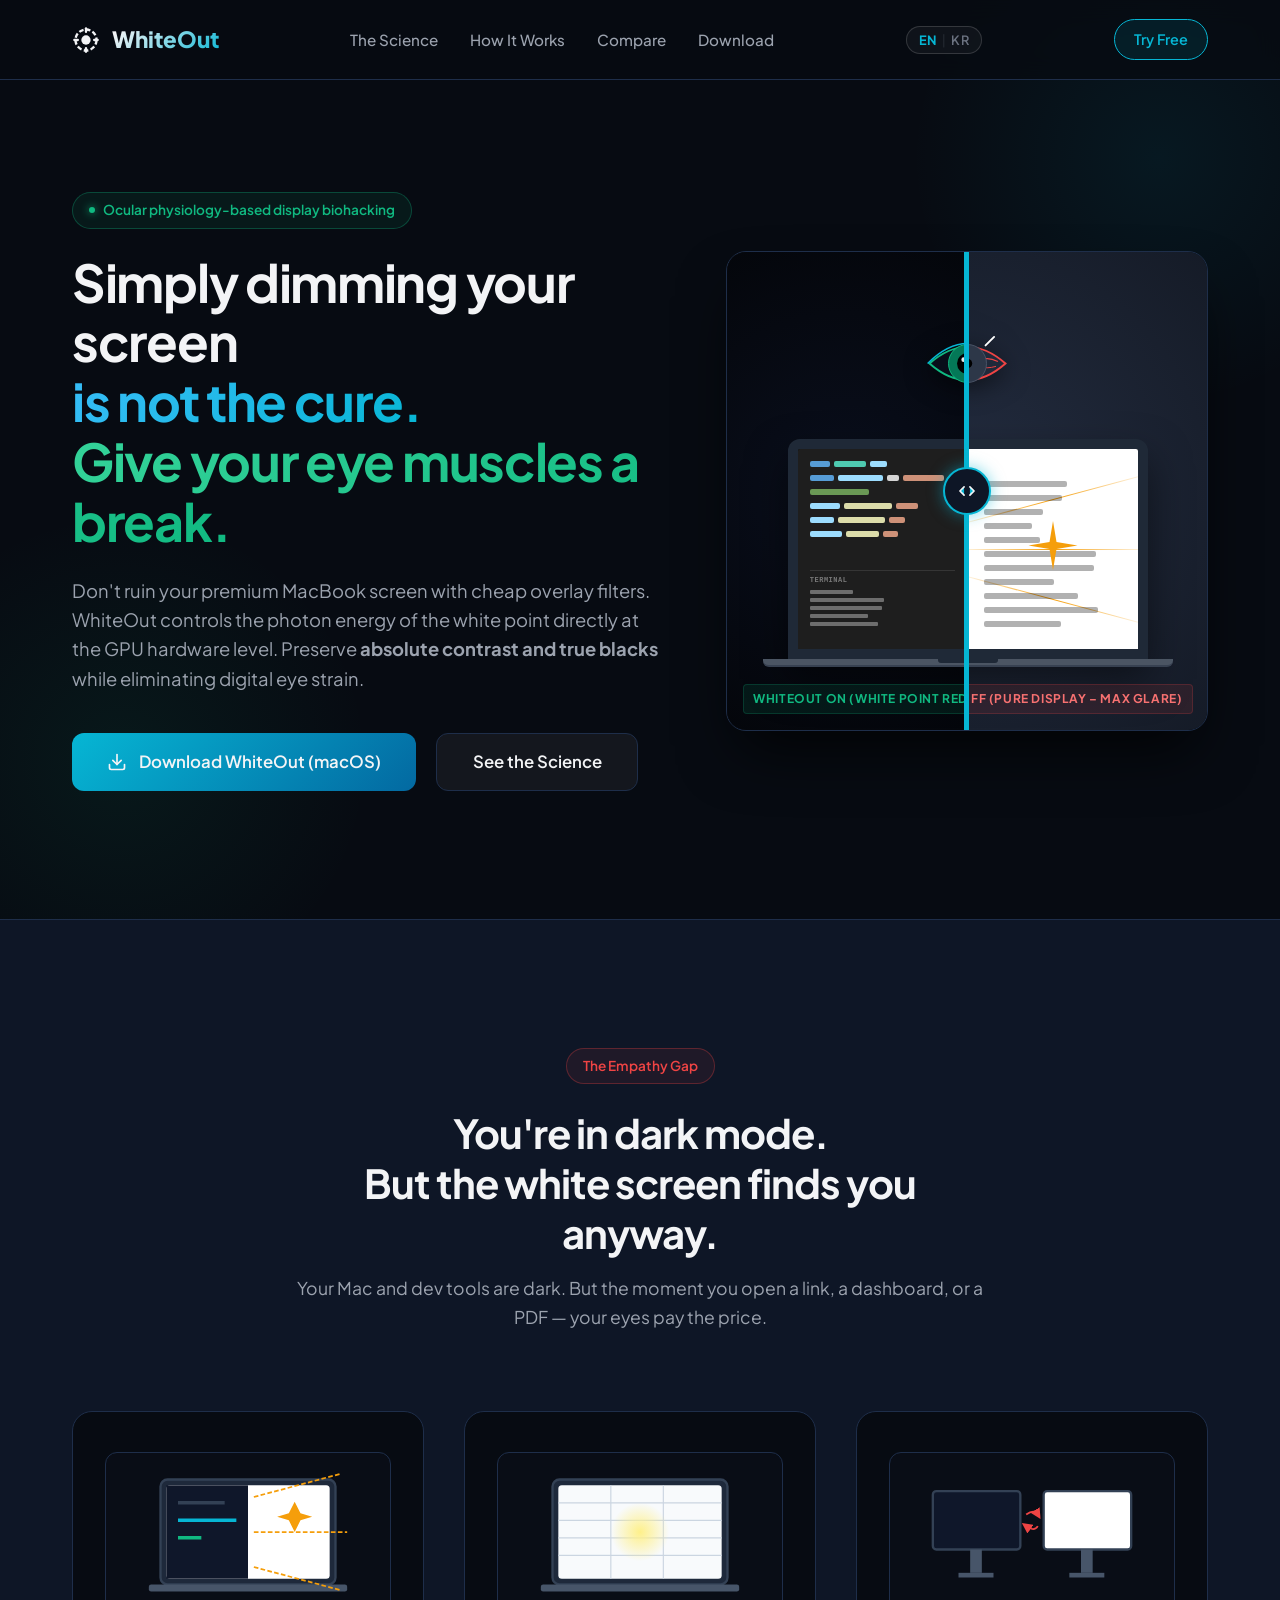
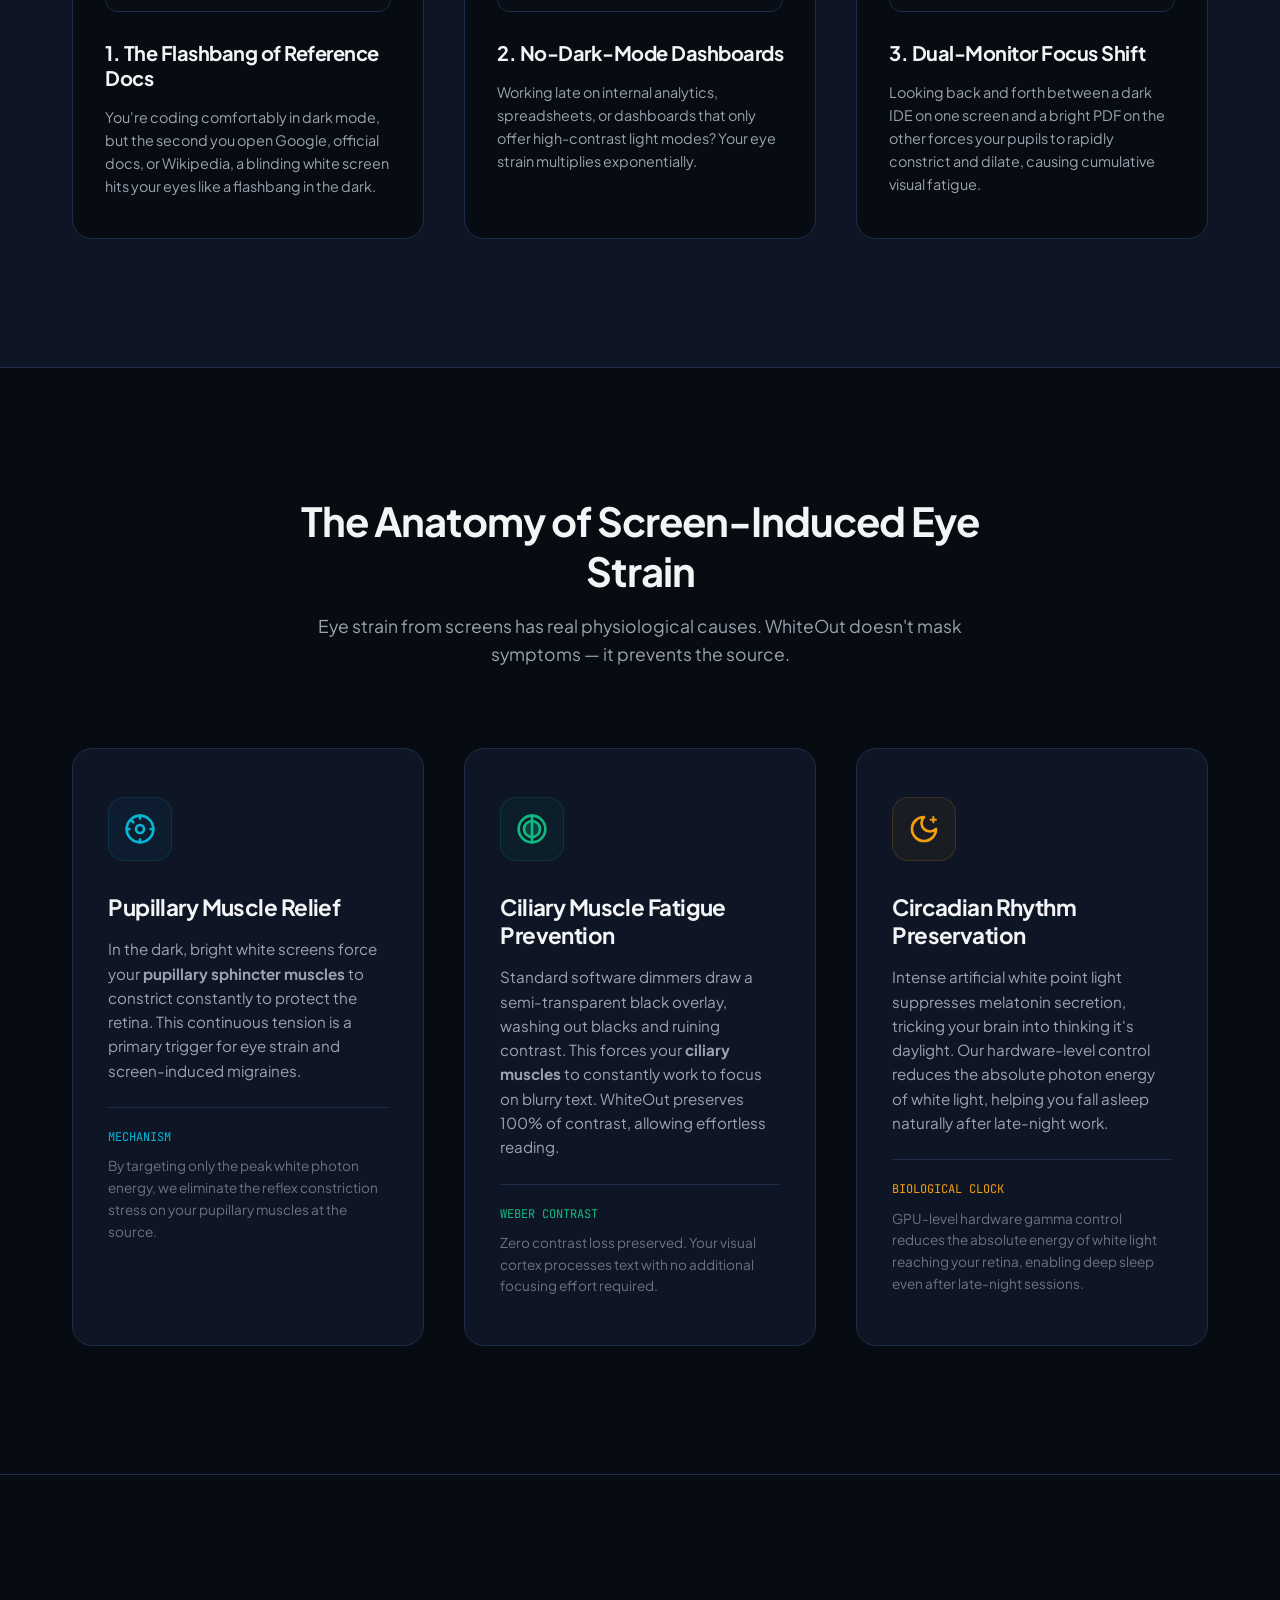
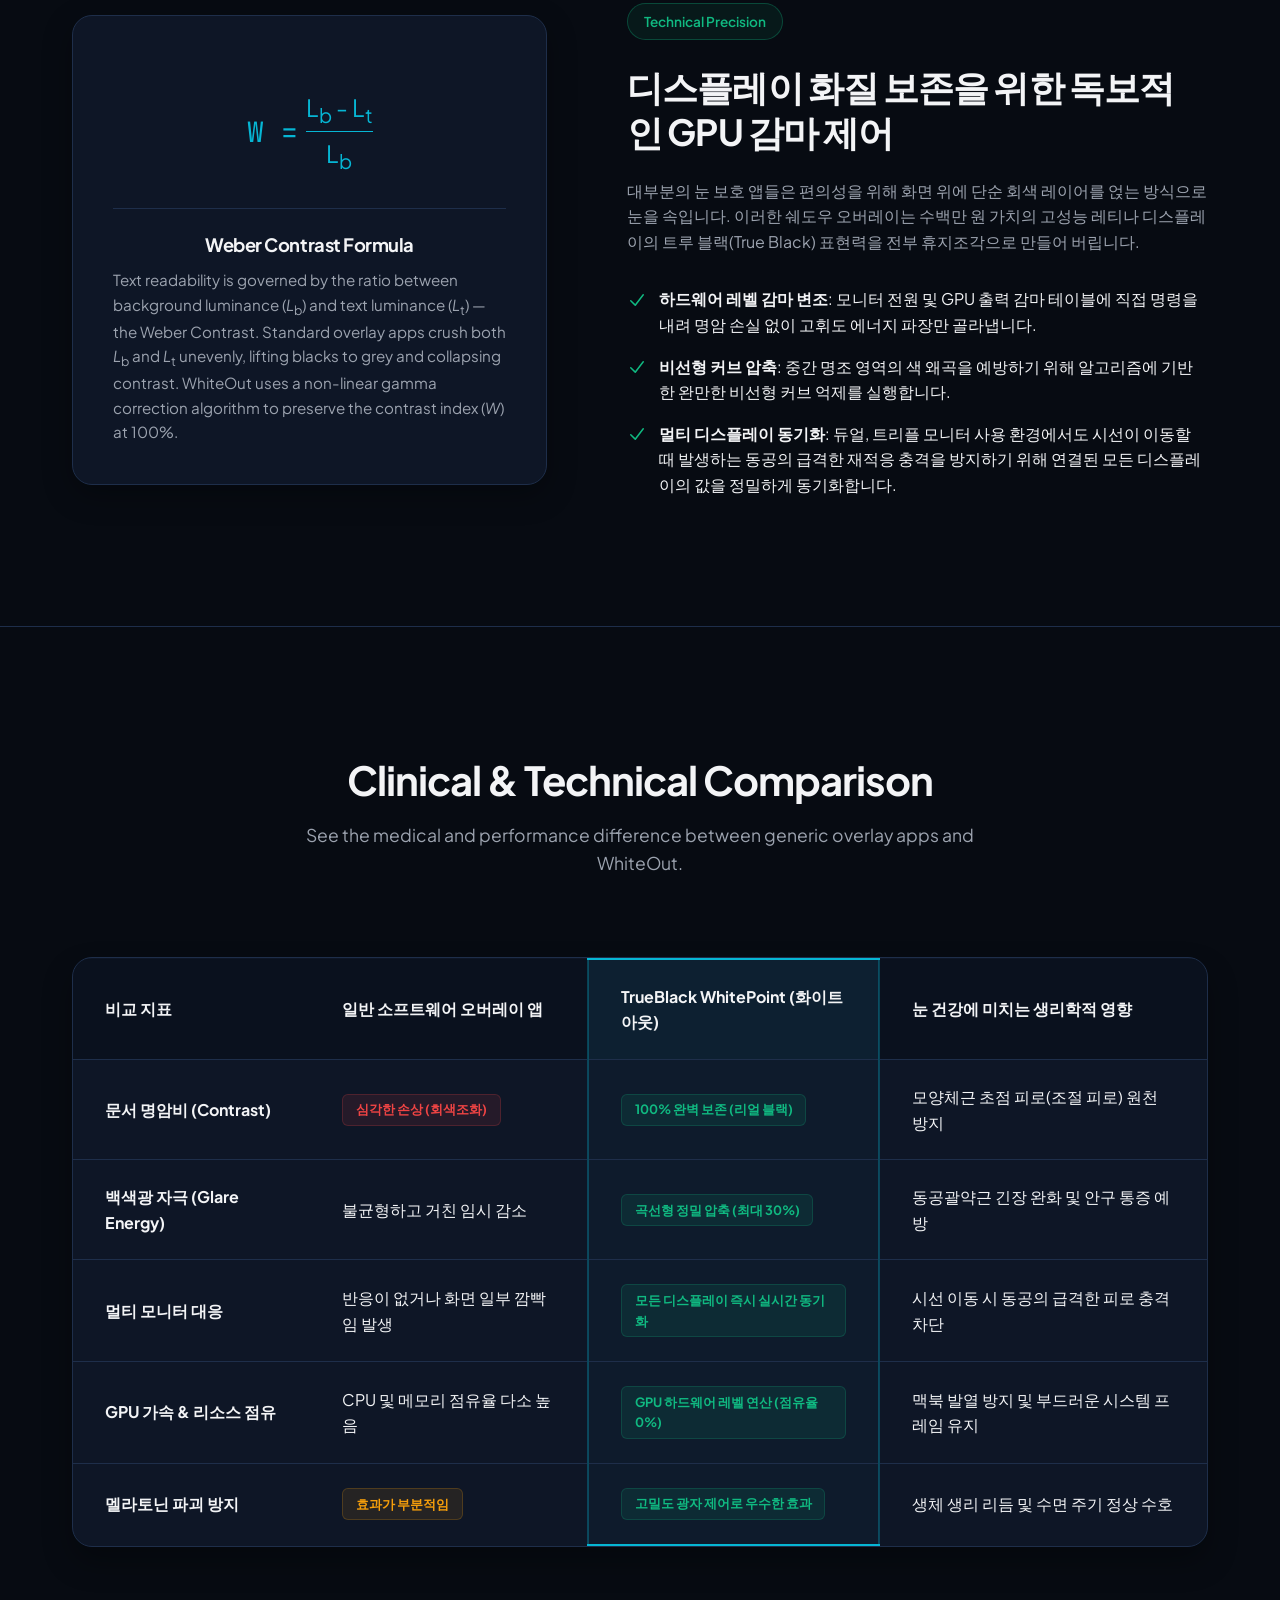
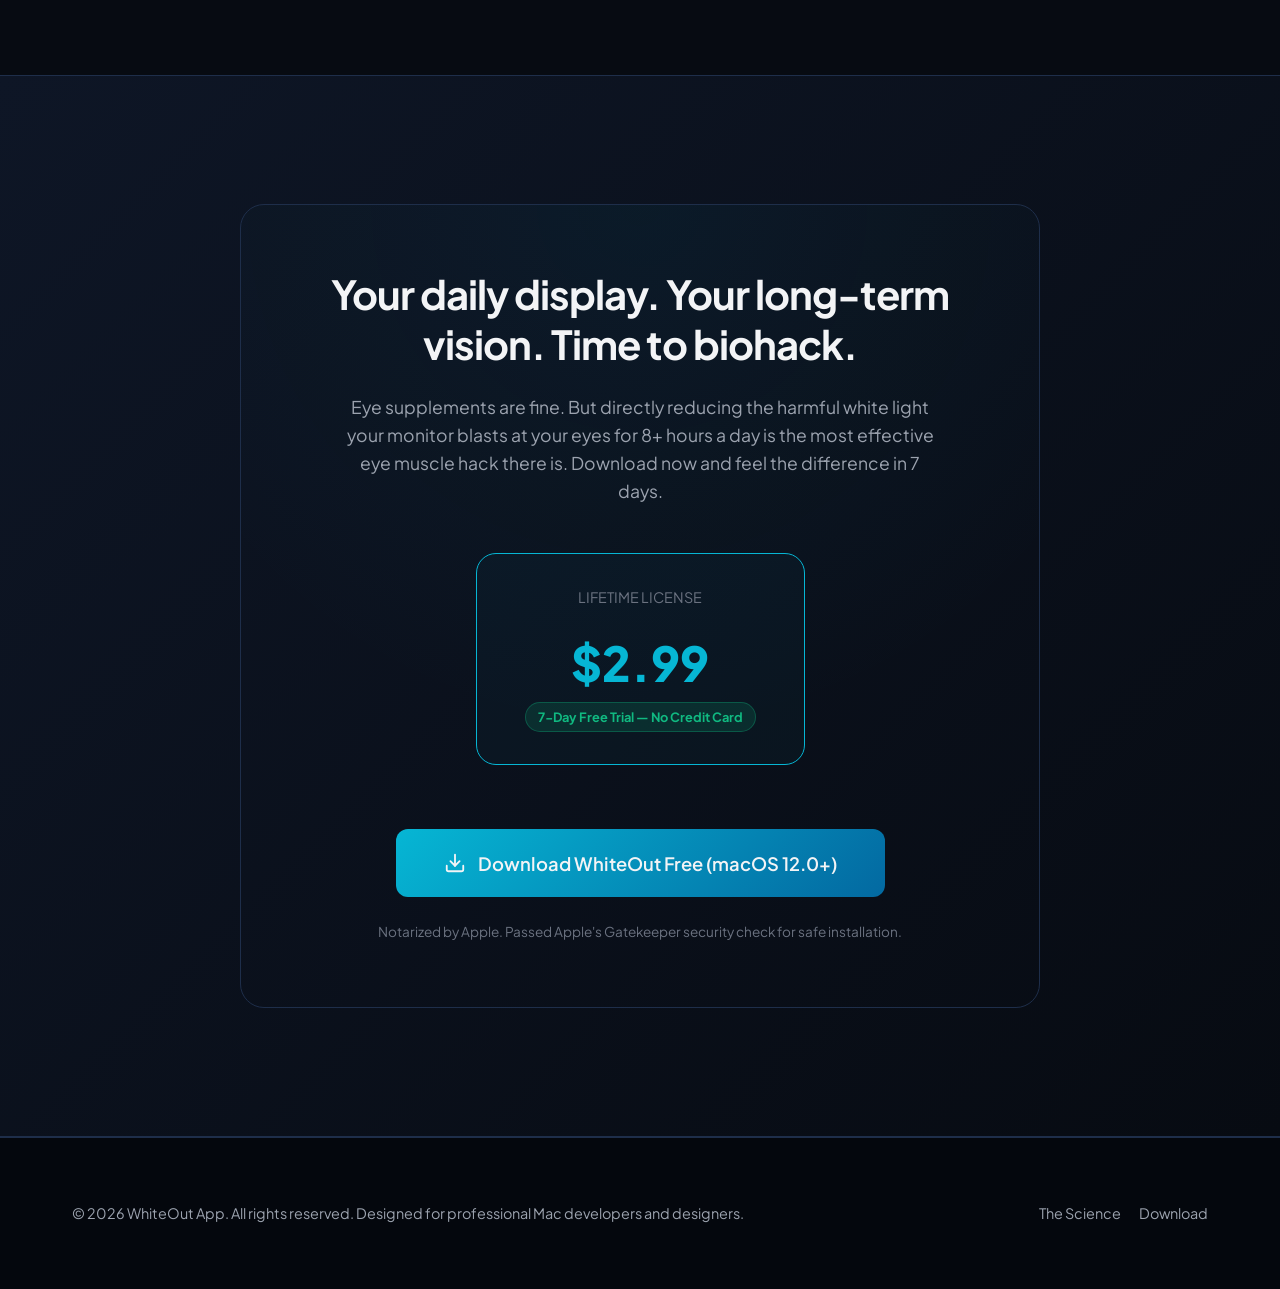
==== commit 8f77b5f9: "feat: Add manual EN/KR language toggle button with localStorage persistence" ====
--- a/new_web/index.html
+++ b/new_web/index.html
@@ -48,6 +48,11 @@
                 <li><a href="#compare" data-ko="비교 분석" data-en="Compare">Compare</a></li>
                 <li><a href="#download" data-ko="다운로드" data-en="Download">Download</a></li>
             </ul>
+            <button id="langToggle" class="lang-toggle" aria-label="Toggle language">
+                <span class="lang-opt" data-lang="en">EN</span>
+                <span class="lang-divider">|</span>
+                <span class="lang-opt" data-lang="ko">KR</span>
+            </button>
             <a href="#download" class="nav-cta" data-ko="무료 체험하기" data-en="Try Free">Try Free</a>
         </div>
     </header>
--- a/new_web/style.css
+++ b/new_web/style.css
@@ -142,6 +142,44 @@
   background: var(--accent-tech);
   color: var(--bg-main);
   box-shadow: var(--shadow-glow);
+}
+
+/* Language toggle pill */
+.lang-toggle {
+  display: flex;
+  align-items: center;
+  gap: 0.3rem;
+  background: rgba(255, 255, 255, 0.04);
+  border: 1px solid rgba(255, 255, 255, 0.15);
+  border-radius: 9999px;
+  padding: 0.3rem 0.75rem;
+  cursor: pointer;
+  font-family: var(--font-sans);
+  font-size: 0.8rem;
+  font-weight: 600;
+  color: var(--text-muted);
+  transition: var(--transition-smooth);
+  letter-spacing: 0.05em;
+}
+
+.lang-toggle:hover {
+  border-color: rgba(255, 255, 255, 0.35);
+  color: var(--text-primary);
+}
+
+.lang-toggle .lang-opt {
+  transition: color 0.2s ease;
+  cursor: pointer;
+}
+
+.lang-toggle .lang-opt.active {
+  color: var(--accent-tech);
+  font-weight: 700;
+}
+
+.lang-toggle .lang-divider {
+  opacity: 0.3;
+  font-weight: 300;
 }
 
 /* Hero Section */
